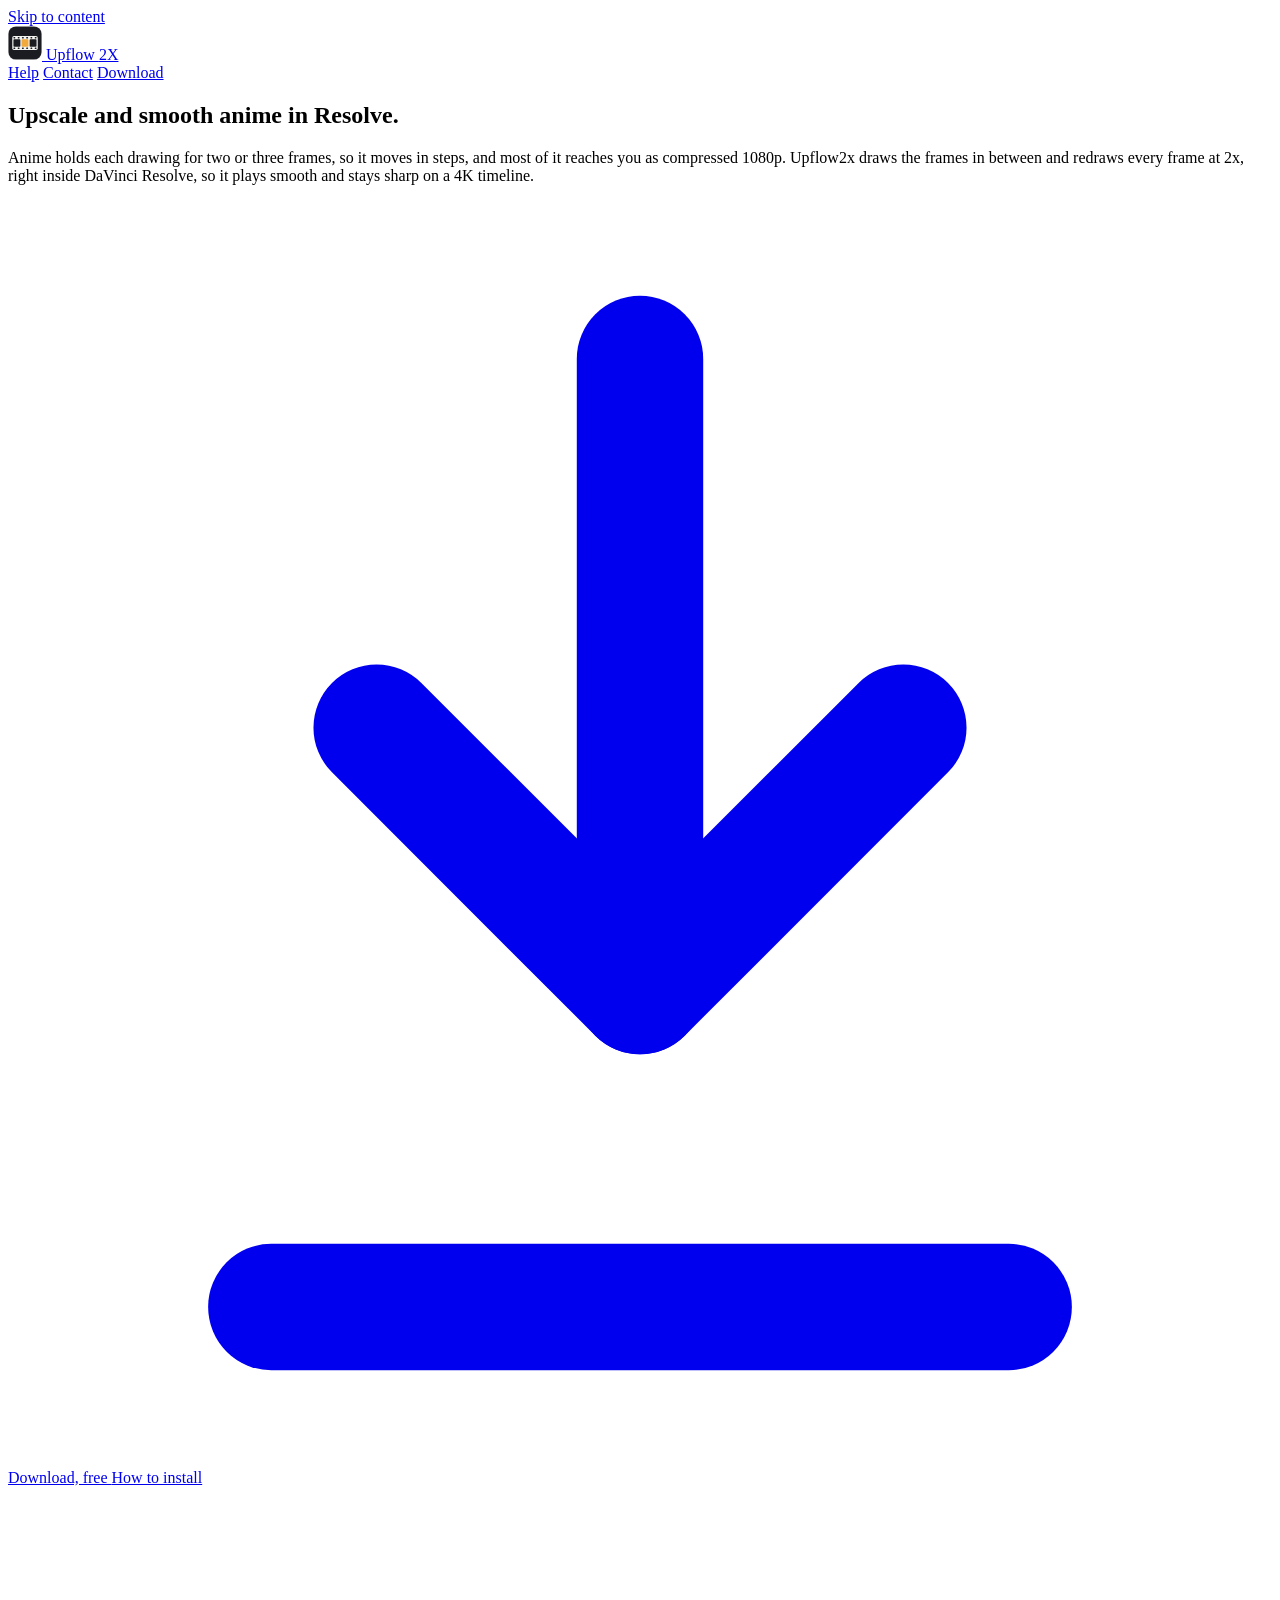
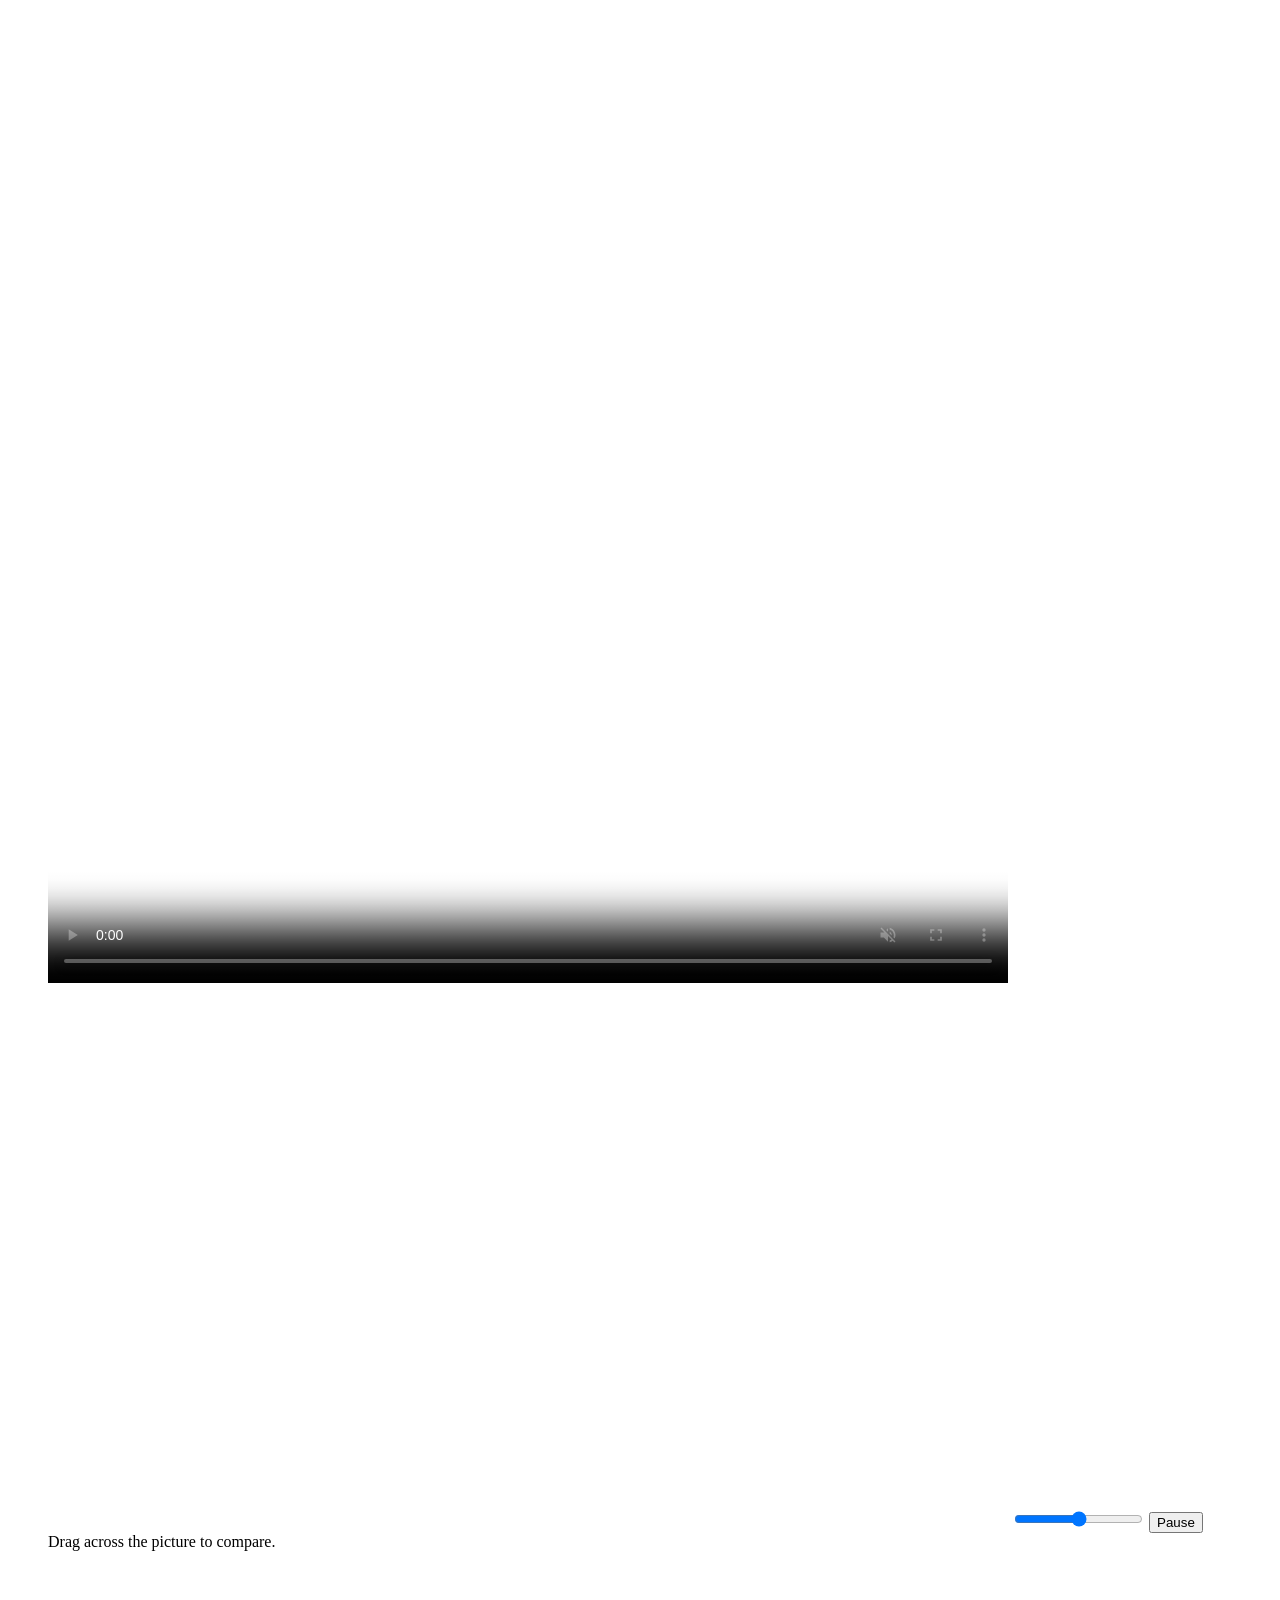
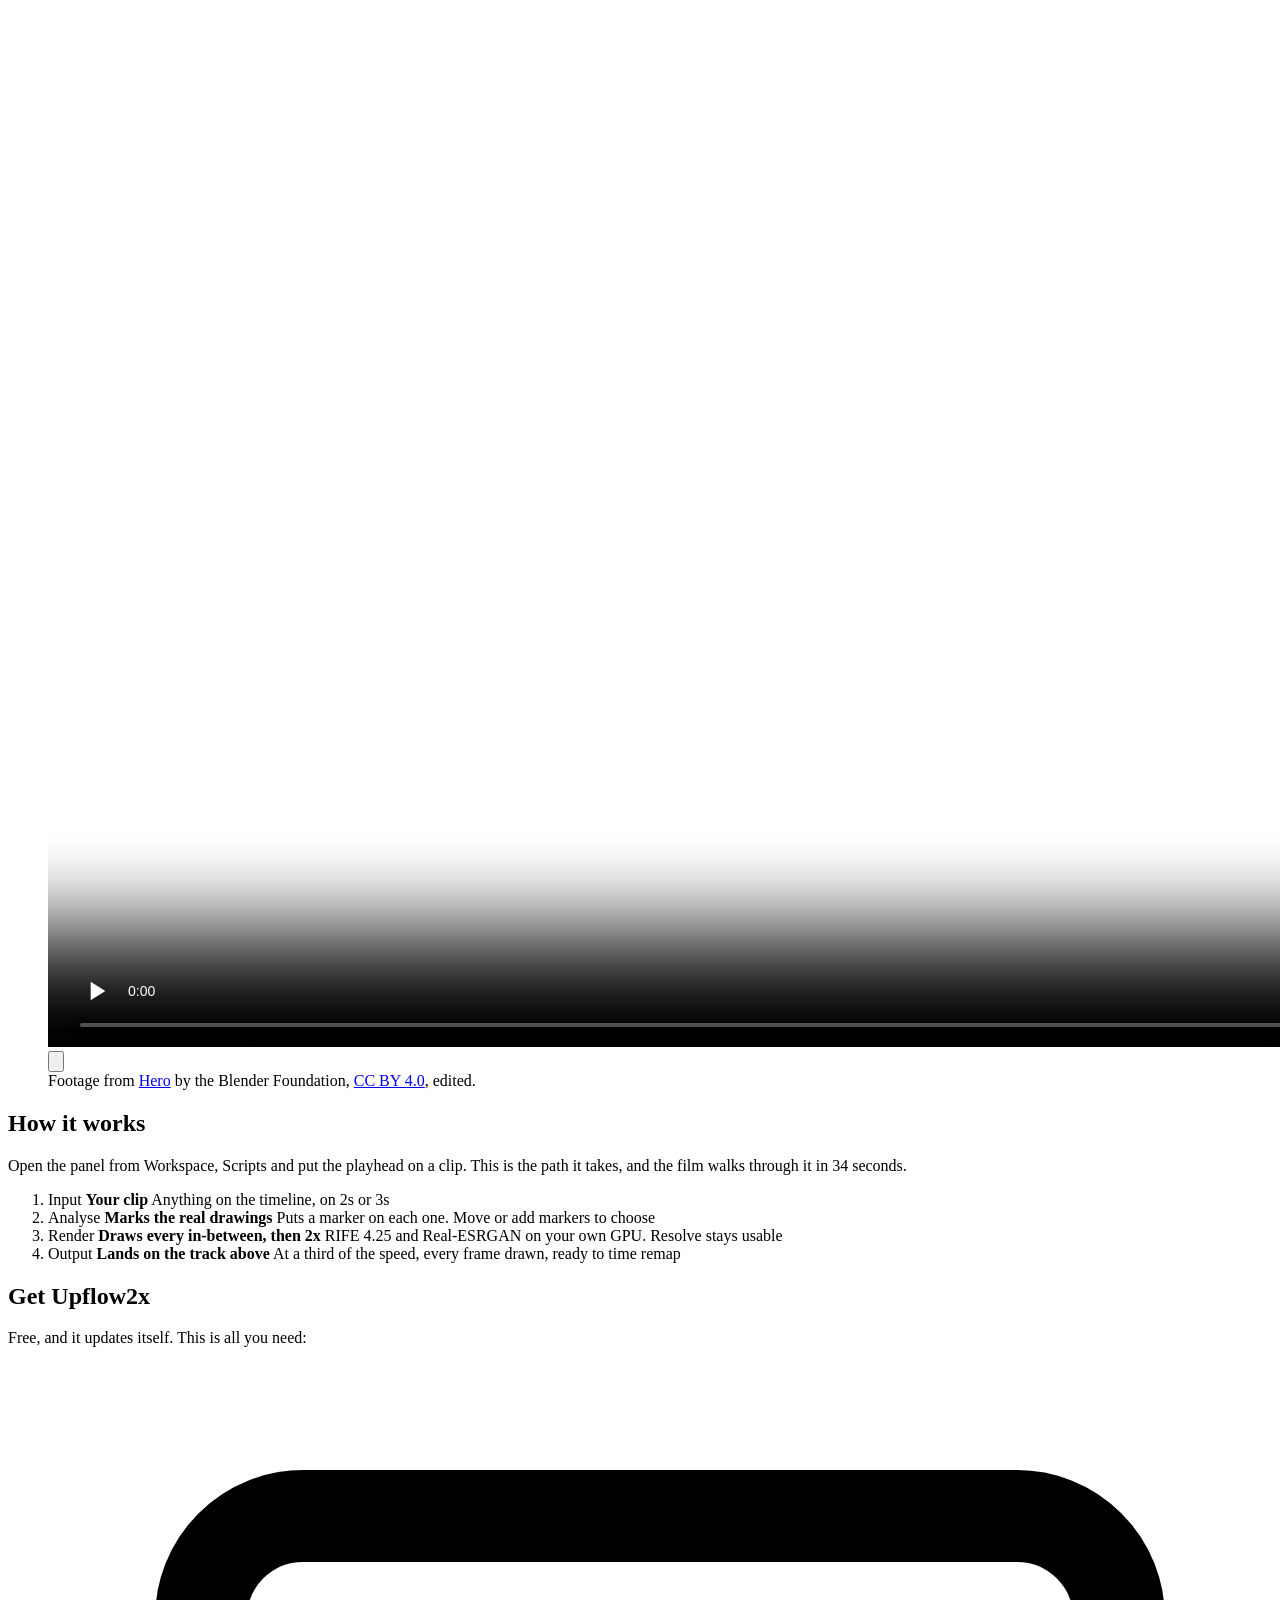
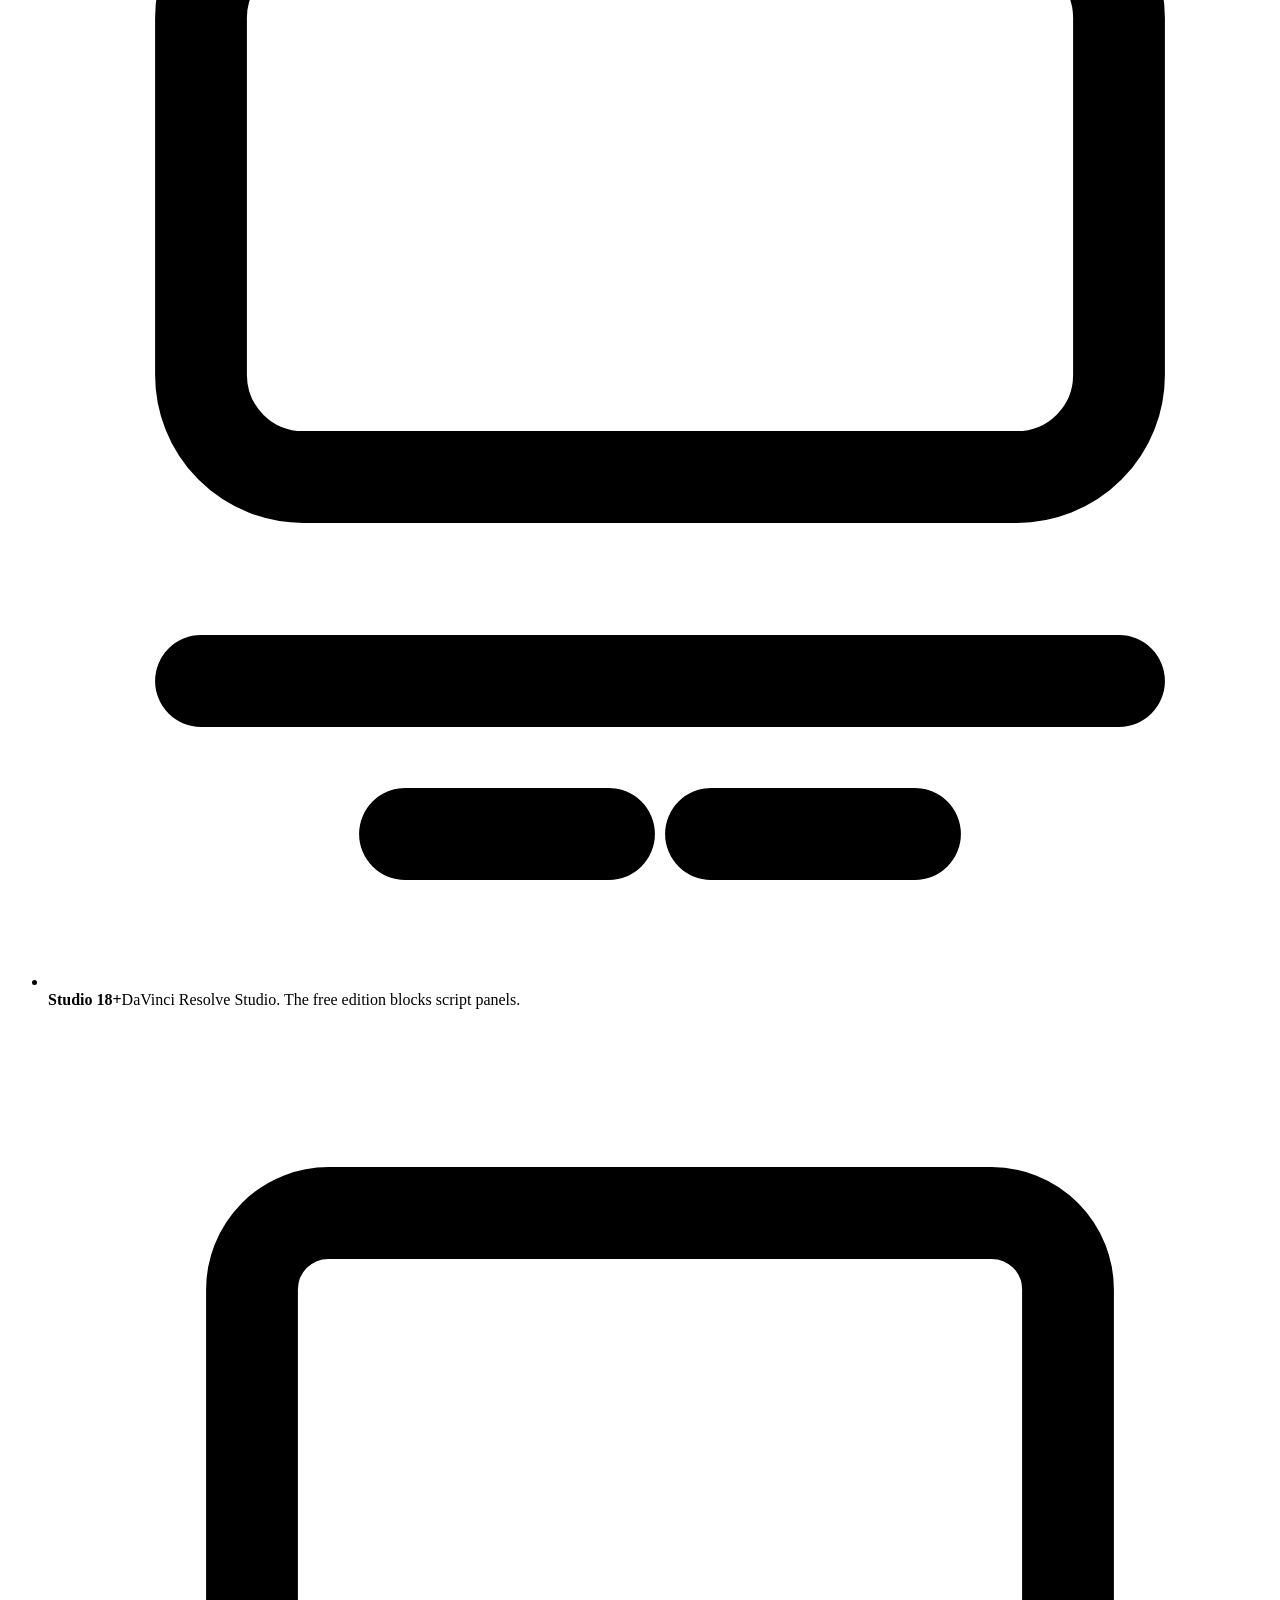
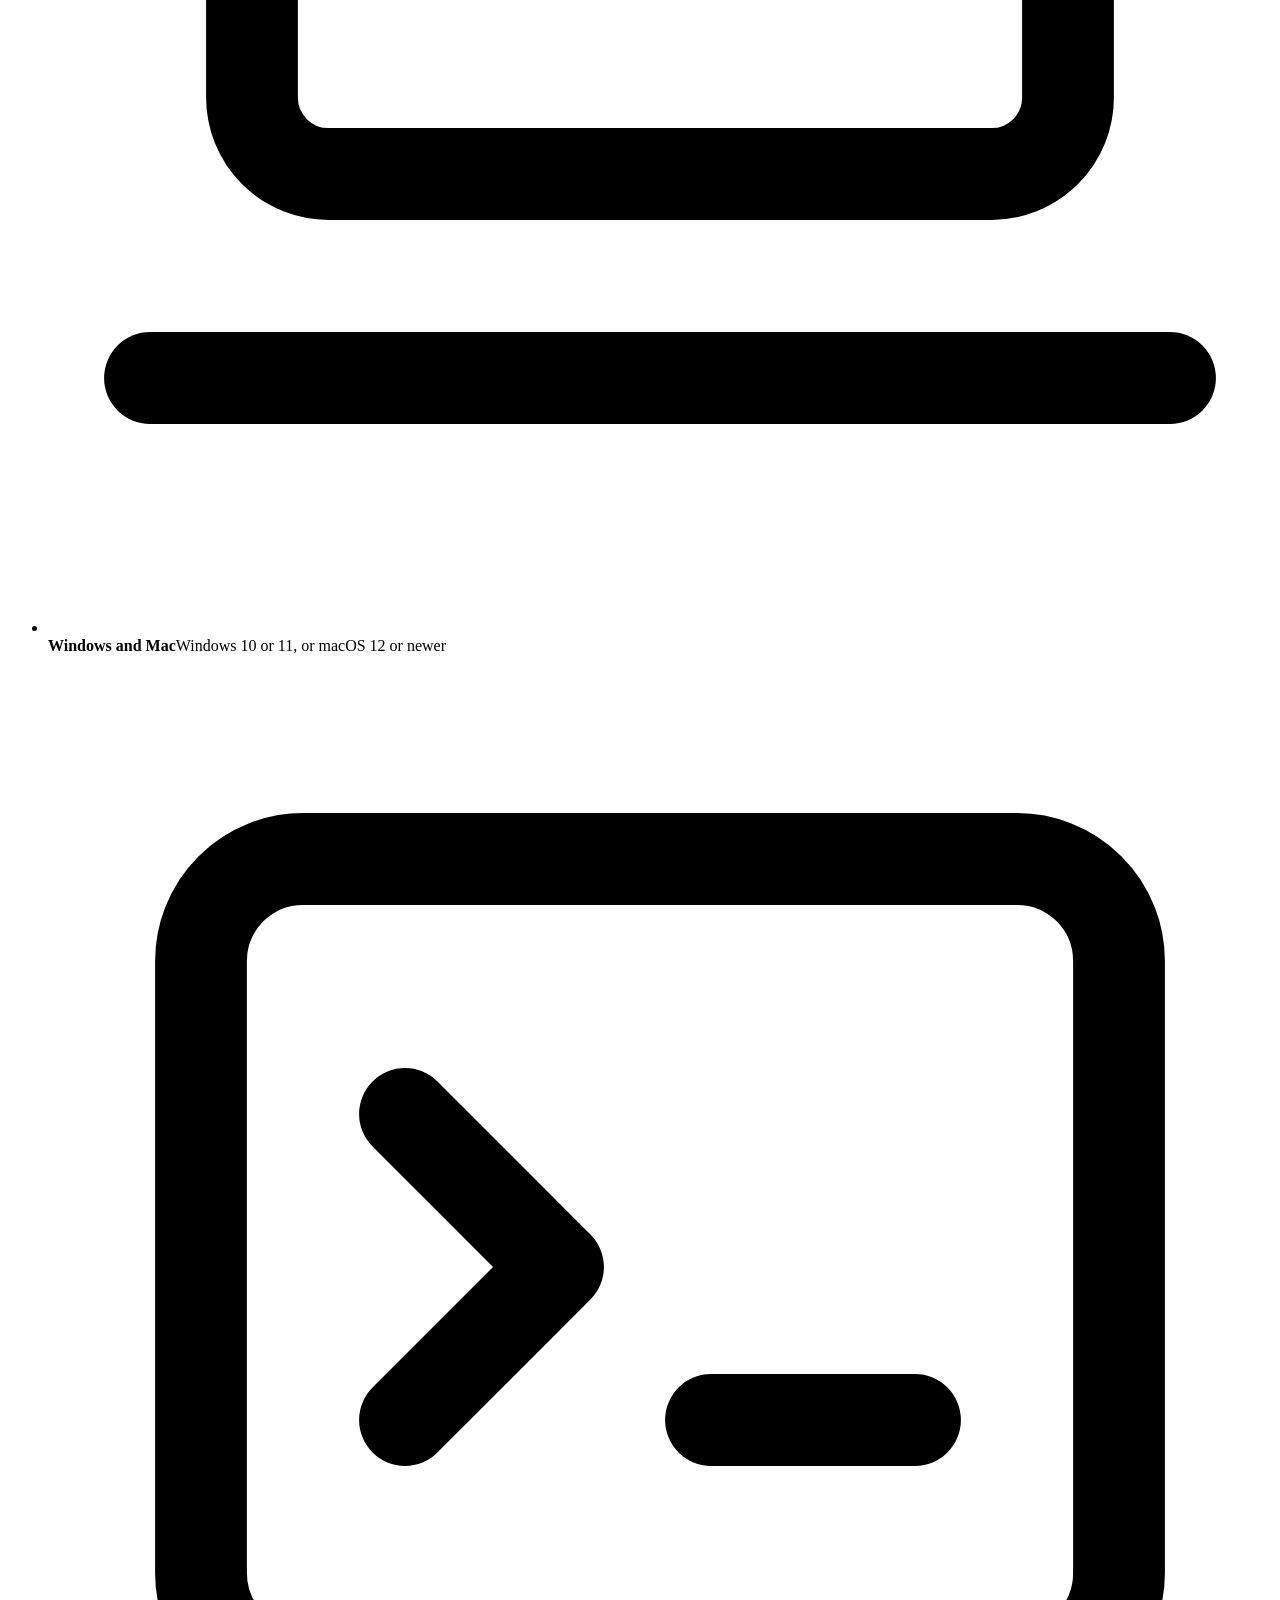
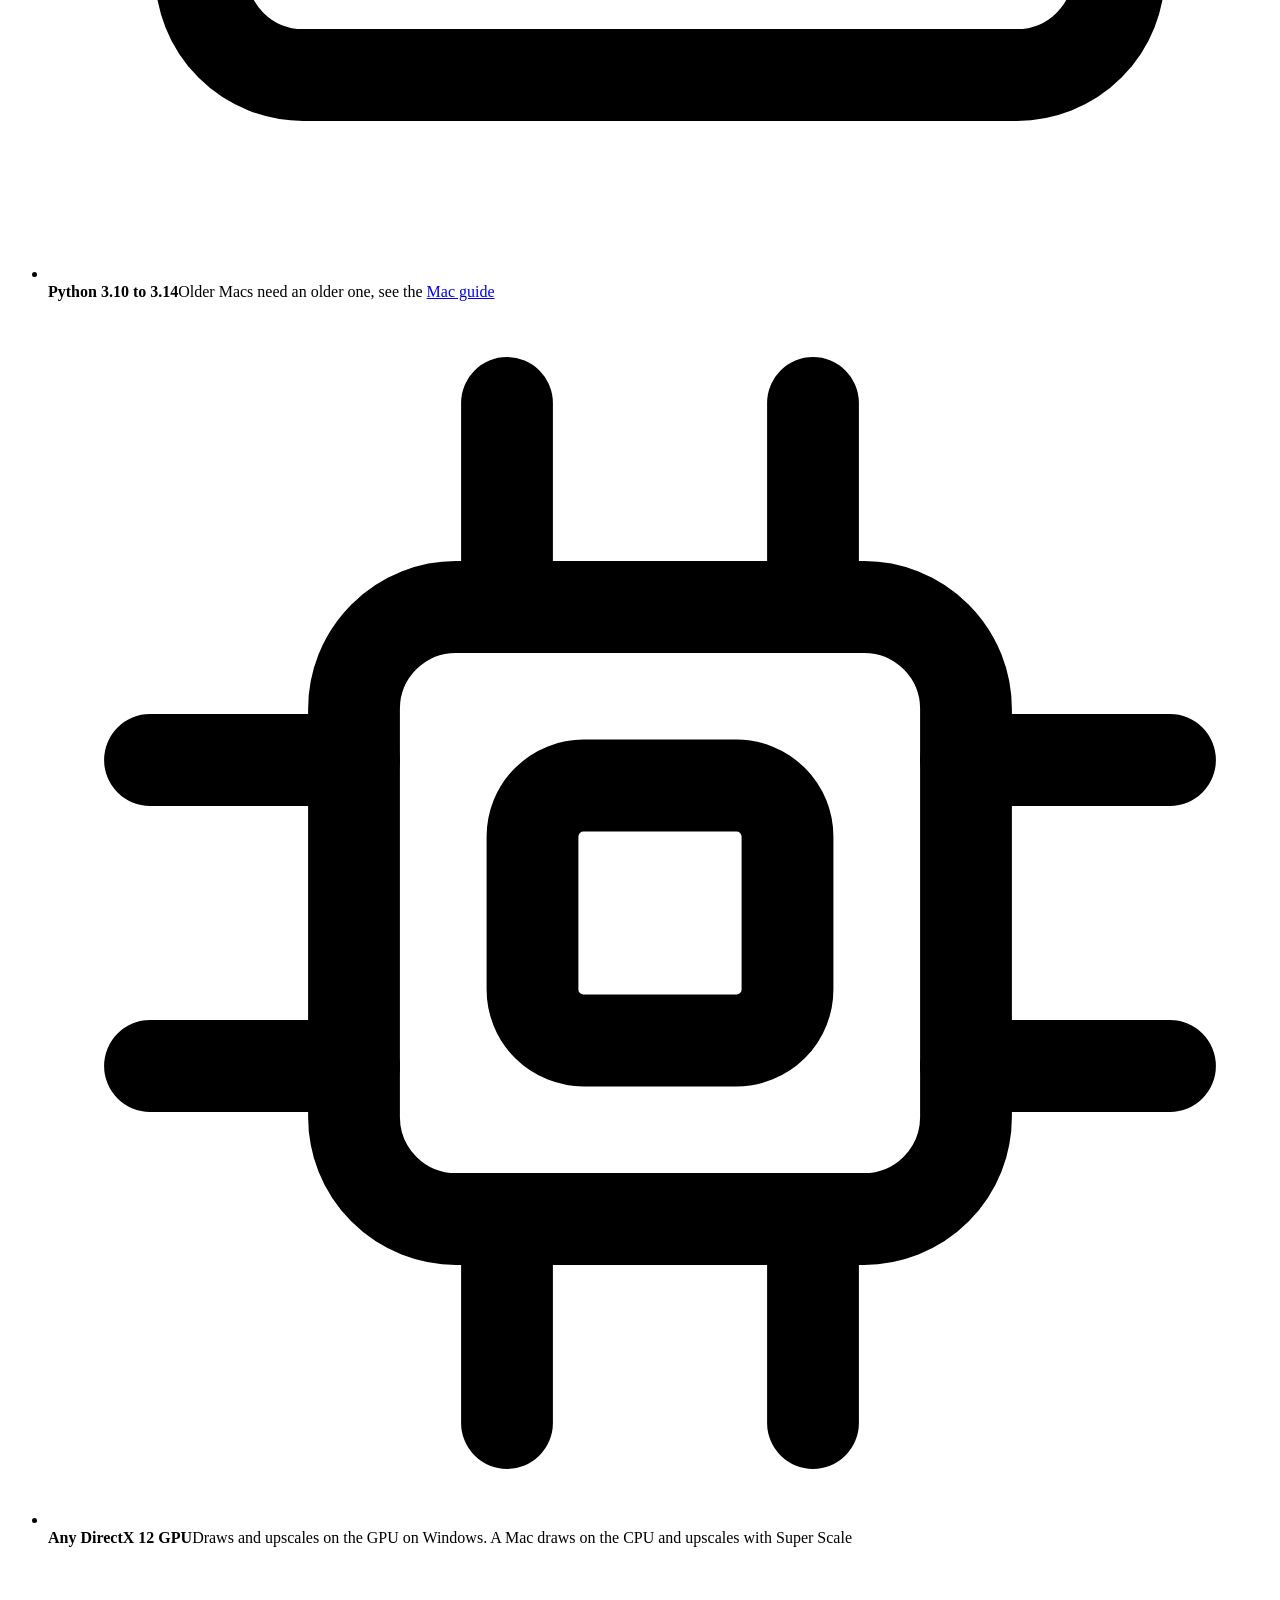
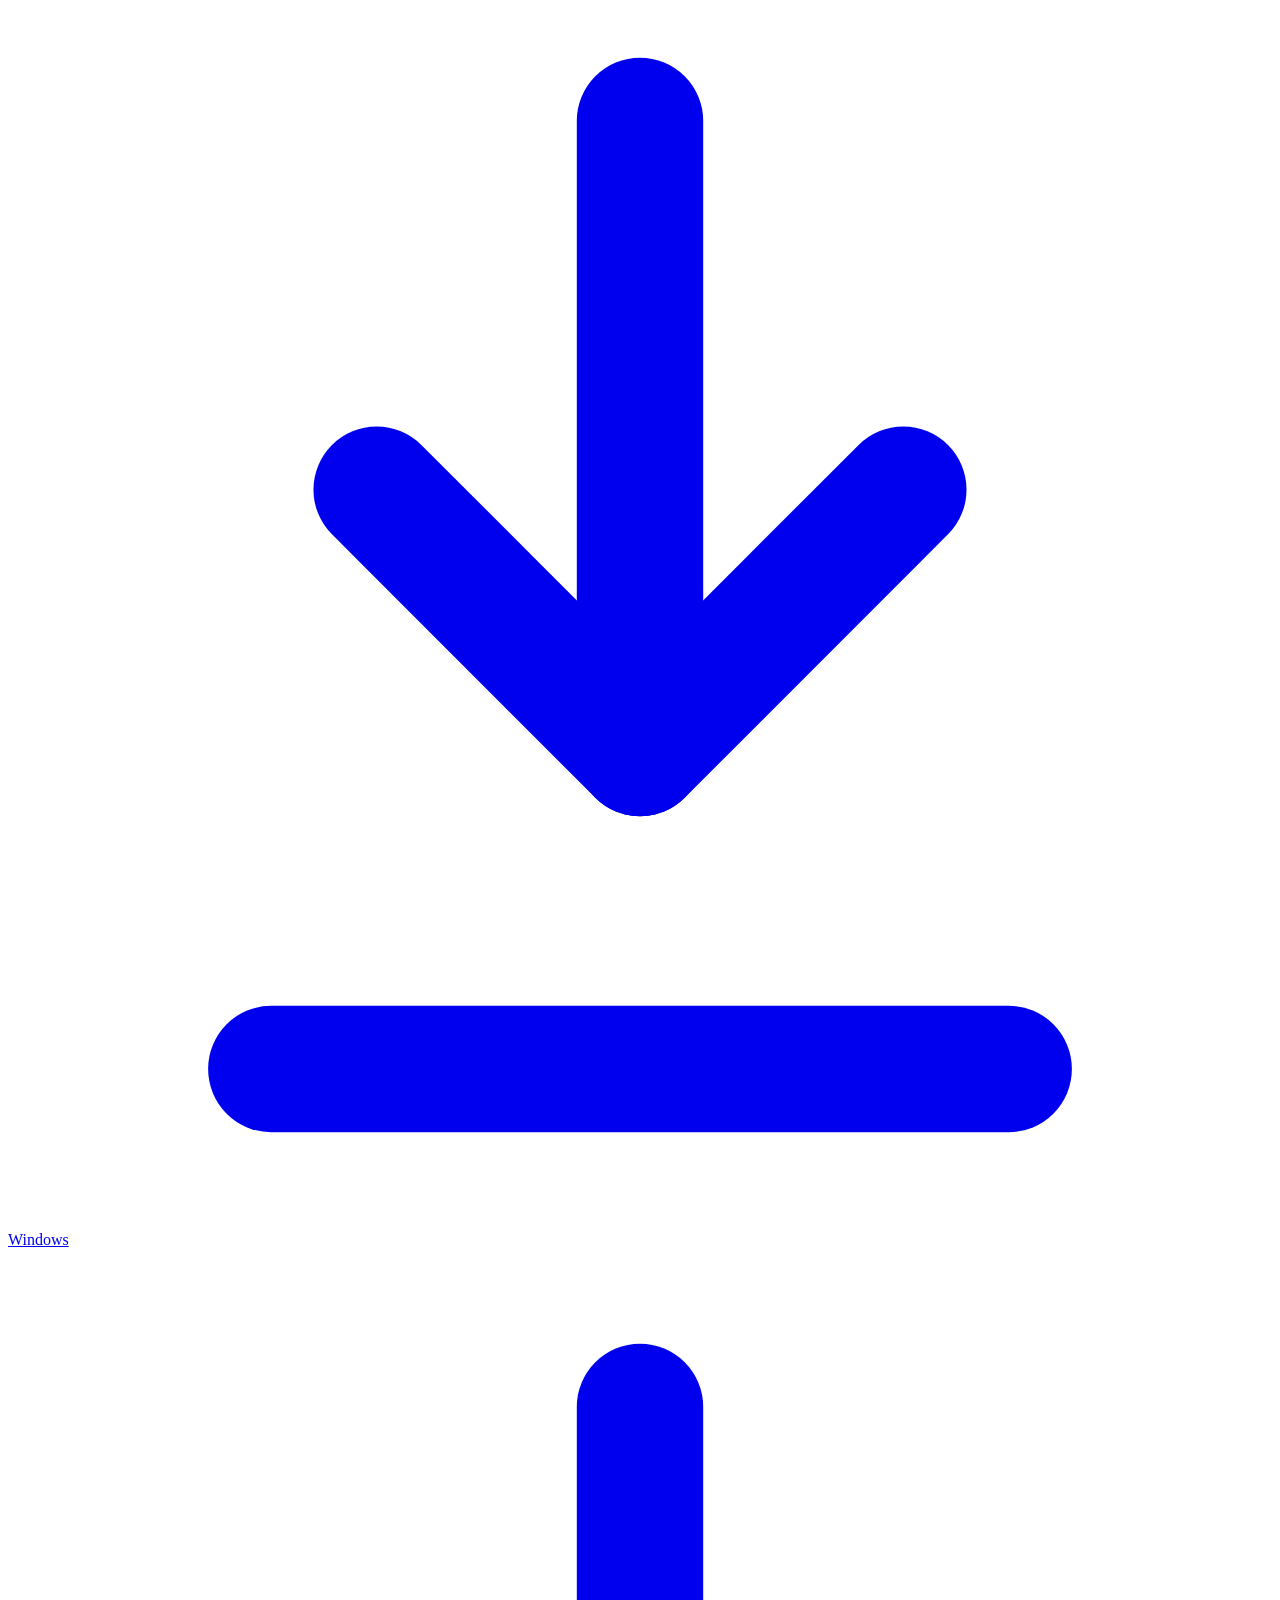
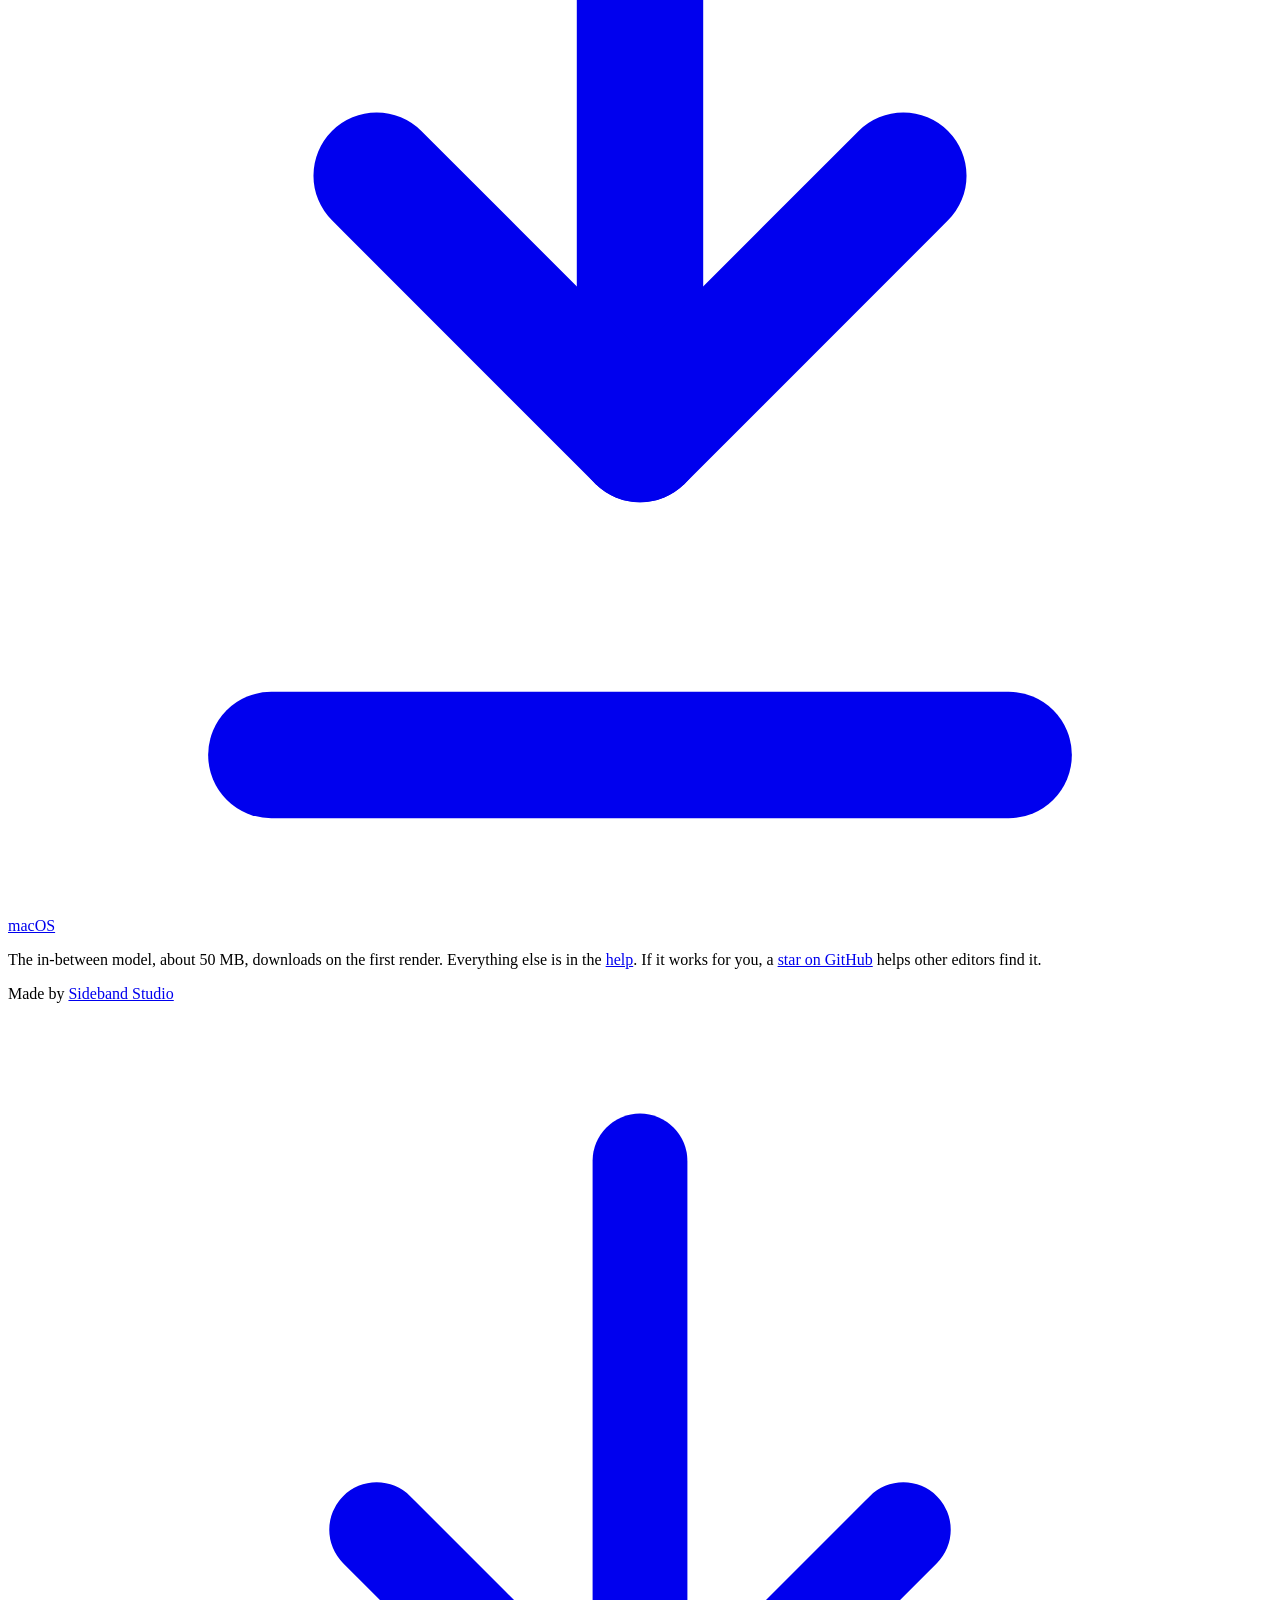
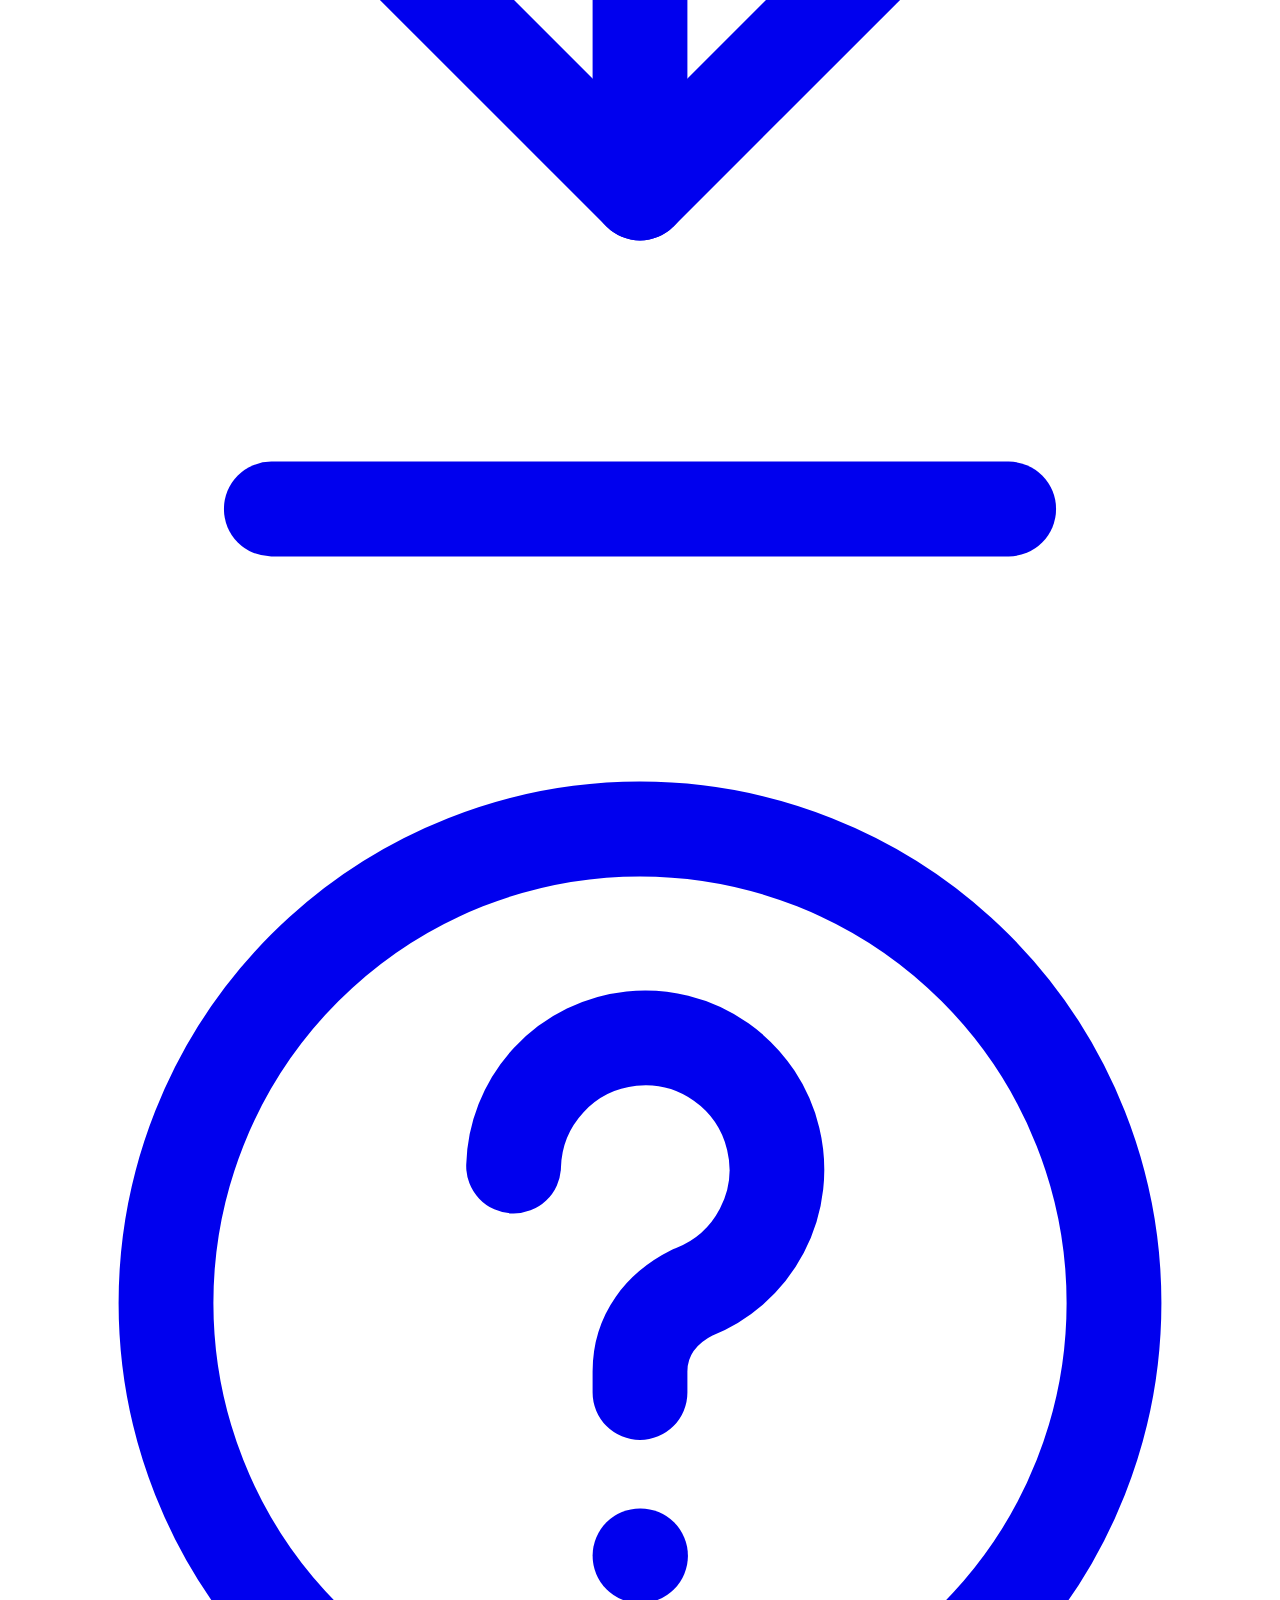
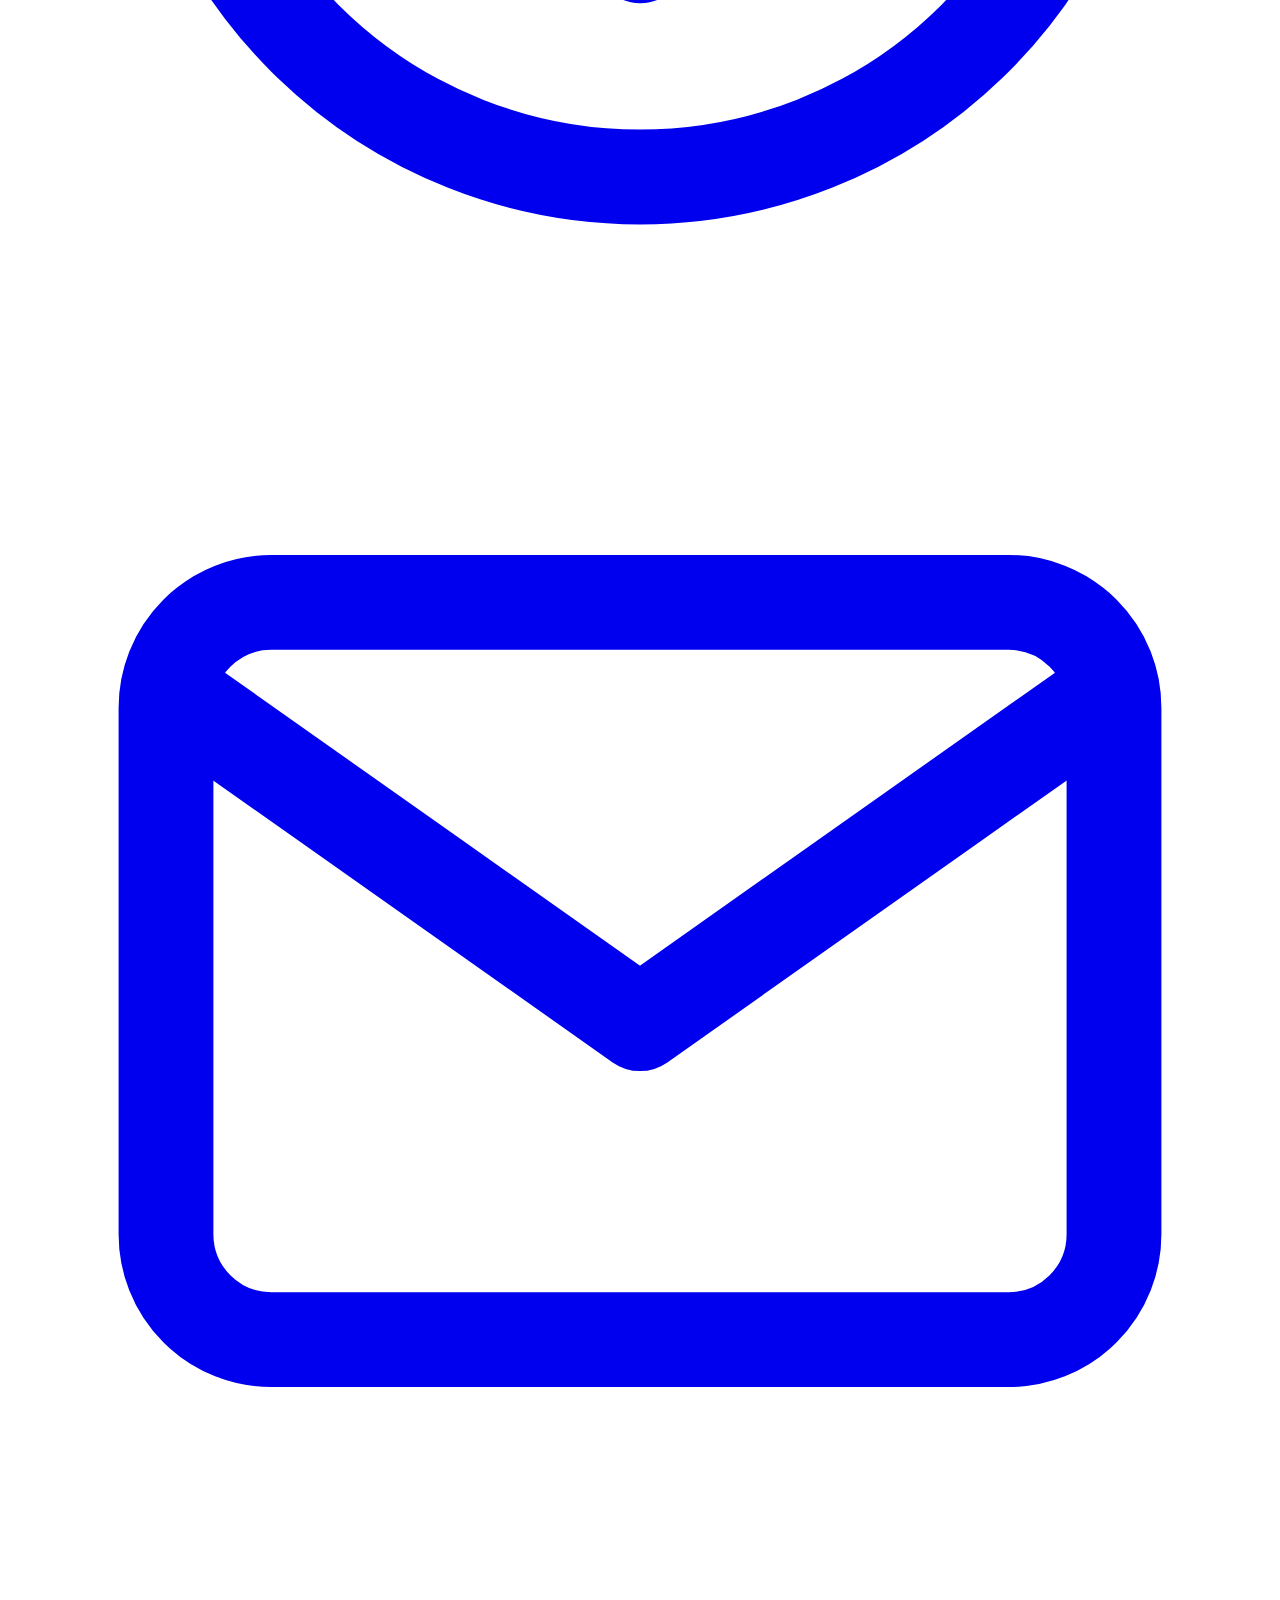
==== docs/index.html @ 2ba60af3 "Ask for a GitHub star next to the downloads" ====
<!DOCTYPE html>
<html lang="en">
<head>
    <meta charset="UTF-8">
    <meta name="viewport" content="width=device-width, initial-scale=1.0">
    <title>Upflow2x | Upscale and smooth anime in DaVinci Resolve</title>
    <meta name="description" content="Upflow2x is a free DaVinci Resolve Studio plugin for anime. It draws the frames between the drawings, so animation plays smooth at the full frame rate, and redraws every frame at 2x with an upscaler trained on anime.">
    <link rel="canonical" href="https://upflow2x.com/">
    <meta name="theme-color" content="#101013">
    <meta property="og:type" content="website">
    <meta property="og:url" content="https://upflow2x.com/">
    <meta property="og:title" content="Upflow2x: upscale and smooth anime">
    <meta property="og:description" content="A free DaVinci Resolve Studio plugin that draws the frames between the drawings and redraws every frame at 2x, so anime plays smooth and sharp.">
    <meta property="og:image" content="https://upflow2x.com/assets/og.jpg">
    <meta property="og:image:width" content="1200">
    <meta property="og:image:height" content="630">
    <meta name="twitter:card" content="summary_large_image">
    <link rel="icon" href="assets/icon.svg?v=20261027d" type="image/svg+xml">
    <link rel="icon" href="assets/favicon.png?v=20261027d" type="image/png" sizes="32x32">
    <link rel="apple-touch-icon" href="assets/apple-touch-icon.png?v=20261027d">
    <link rel="preconnect" href="https://fonts.googleapis.com">
    <link rel="preconnect" href="https://fonts.gstatic.com" crossorigin>
    <link href="https://fonts.googleapis.com/css2?family=Geist:wght@400;500;600&family=Geist+Mono:wght@500&display=swap" rel="stylesheet">
    <script>document.documentElement.classList.add('js-motion');</script>
    <link rel="stylesheet" href="css/site.css?v=20261027o">
</head>
<body>
<a class="skip" href="#main">Skip to content</a>

<header class="top">
    <div class="wrap">
        <a class="brand" href="index.html" aria-label="Upflow2x home">
            <!-- assets/icon.svg, inline so the frame Upflow2x draws can come in last. -->
            <svg viewBox="0 0 512 512" width="34" height="34" aria-hidden="true">
                <rect x="6" y="6" width="500" height="500" rx="114" fill="#1B1C21" stroke="#FFFFFF" stroke-opacity=".12" stroke-width="10"/>
                <rect x="64" y="150" width="384" height="212" rx="26" fill="#F4F4F1"/>
                <g fill="#1B1C21">
                    <rect x="82" y="166" width="28" height="22" rx="6"/><rect x="146" y="166" width="28" height="22" rx="6"/>
                    <rect x="210" y="166" width="28" height="22" rx="6"/><rect x="274" y="166" width="28" height="22" rx="6"/>
                    <rect x="338" y="166" width="28" height="22" rx="6"/><rect x="402" y="166" width="28" height="22" rx="6"/>
                    <rect x="82" y="324" width="28" height="22" rx="6"/><rect x="146" y="324" width="28" height="22" rx="6"/>
                    <rect x="210" y="324" width="28" height="22" rx="6"/><rect x="274" y="324" width="28" height="22" rx="6"/>
                    <rect x="338" y="324" width="28" height="22" rx="6"/><rect x="402" y="324" width="28" height="22" rx="6"/>
                </g>
                <g class="brand-drawn" fill="#1B1C21">
                    <rect x="82" y="200" width="104" height="112" rx="12"/>
                    <rect x="326" y="200" width="104" height="112" rx="12"/>
                </g>
                <rect class="brand-tween" x="204" y="200" width="104" height="112" rx="12" fill="#F2A93B"/>
            </svg>
            <span>Upflow <span>2X</span></span>
        </a>
        <nav aria-label="Main">
            <a href="help.html">Help</a>
            <a class="hide-small" href="contact.html">Contact</a>
            <a class="btn btn-amber" href="download.html">Download</a>
        </nav>
    </div>
</header>

<main id="main" class="wrap">

    <section class="hero">
        <div class="hero-text">
            <h1>Upscale and smooth <span>anime in Resolve.</span></h1>
            <p>Anime holds each drawing for two or three frames, so it moves in steps, and most of it reaches you as compressed 1080p. Upflow2x draws the frames in between and redraws every frame at 2x, right inside DaVinci Resolve, so it plays smooth and stays sharp on a 4K timeline.</p>
            <div class="actions">
                <a class="btn btn-amber" href="download.html">
                    <svg viewBox="0 0 24 24" fill="none" stroke="currentColor" stroke-width="2.4" stroke-linecap="round" stroke-linejoin="round" aria-hidden="true"><path d="M12 3v12"/><path d="m7 10 5 5 5-5"/><path d="M5 21h14"/></svg>
                    Download, free
                </a>
                <a class="btn" href="help.html#windows">How to install</a>
            </div>
        </div>
        <figure class="panel" id="demo">
            <div class="compare" id="compare">
                <video class="compare-video" id="compare-video" src="assets/demo/compare-60-half.mp4?v=20261028a"
                       poster="assets/demo/poster.jpg?v=20261028a" controls muted loop playsinline preload="metadata"
                       width="960" height="1080"
                       aria-label="Two anime shots, a close-up with hair in the wind and a sword swing through a ring of fire, as drawn on top and rebuilt by Upflow2x below"></video>
                <canvas class="compare-canvas" id="compare-canvas" width="960" height="540" aria-hidden="true"></canvas>
                <input class="compare-slider" id="compare-slider" type="range" min="0" max="100" value="50"
                       aria-label="Divider position. Left of it is the original, right of it is Upflow2x">
                <button class="compare-pause" id="compare-pause" type="button">Pause</button>
            </div>
            <figcaption>Drag across the picture to compare.</figcaption>
        </figure>
    </section>

    <section class="section how" id="how" aria-labelledby="how-title" data-reveal>
            <figure class="panel film">
                <div class="player">
                    <video src="assets/demo/promo.mp4" poster="assets/demo/promo-resolve.jpg" controls playsinline preload="none"
                           width="1920" height="1080"
                           aria-label="A 34 second film: the Hero walk as drawn and from Upflow2x, then how to use the panel in DaVinci Resolve, from opening it to the render on the track above the original"></video>
                    <button class="play" type="button" aria-label="Play the film, 34 seconds, with sound">
                        <span class="play-dot"><svg viewBox="0 0 24 24" aria-hidden="true"><path d="M8 5.5v13a1 1 0 0 0 1.5.86l11-6.5a1 1 0 0 0 0-1.72l-11-6.5A1 1 0 0 0 8 5.5z"/></svg></span>
                    </button>
                </div>
                <figcaption>Footage from <a href="https://studio.blender.org/projects/hero/">Hero</a> by the Blender Foundation, <a href="https://creativecommons.org/licenses/by/4.0/">CC BY 4.0</a>, edited.</figcaption>
            </figure>
        <div class="how-text">
            <h2 id="how-title">How it works</h2>
            <p>Open the panel from Workspace, Scripts and put the playhead on a clip. This is the path it takes, and the film walks through it in 34 seconds.</p>
            <ol class="flow" aria-label="What happens to your clip">
                <li class="node">
                    <span class="node-kind">Input</span>
                    <strong>Your clip</strong>
                    <span>Anything on the timeline, on 2s or 3s</span>
                </li>
                <li class="node">
                    <span class="node-kind">Analyse</span>
                    <strong>Marks the real drawings</strong>
                    <span>Puts a marker on each one. Move or add markers to choose</span>
                </li>
                <li class="node node-on">
                    <span class="node-kind">Render</span>
                    <strong>Draws every in-between, then 2x</strong>
                    <span>RIFE 4.25 and Real-ESRGAN on your own GPU. Resolve stays usable</span>
                </li>
                <li class="node">
                    <span class="node-kind">Output</span>
                    <strong>Lands on the track above</strong>
                    <span>At a third of the speed, every frame drawn, ready to time remap</span>
                </li>
            </ol>
        </div>
    </section>

    <section class="get" id="specs" aria-labelledby="get-title" data-reveal>
        <h2 id="get-title">Get Upflow2x</h2>
        <p>Free, and it updates itself. This is all you need:</p>
        <ul class="needs" aria-label="What you need">
            <li><svg viewBox="0 0 24 24" fill="none" stroke="currentColor" stroke-width="1.8" stroke-linecap="round" stroke-linejoin="round" aria-hidden="true"><rect x="3" y="3" width="18" height="11" rx="2"/><path d="M3 18h18M7 21h4M13 21h4"/></svg><strong>Studio 18+</strong><span>DaVinci Resolve Studio. The free edition blocks script panels.</span></li>
            <li><svg viewBox="0 0 24 24" fill="none" stroke="currentColor" stroke-width="1.8" stroke-linecap="round" stroke-linejoin="round" aria-hidden="true"><rect x="4" y="4" width="16" height="11" rx="1.5"/><path d="M2 19h20"/></svg><strong>Windows and Mac</strong><span>Windows 10 or 11, or macOS 12 or newer</span></li>
            <li><svg viewBox="0 0 24 24" fill="none" stroke="currentColor" stroke-width="1.8" stroke-linecap="round" stroke-linejoin="round" aria-hidden="true"><rect x="3" y="4" width="18" height="16" rx="2"/><path d="m7 9 3 3-3 3M13 15h4"/></svg><strong>Python 3.10 to 3.14</strong><span>Older Macs need an older one, see the <a href="help.html#macos">Mac guide</a></span></li>
            <li><svg viewBox="0 0 24 24" fill="none" stroke="currentColor" stroke-width="1.8" stroke-linecap="round" stroke-linejoin="round" aria-hidden="true"><rect x="6" y="6" width="12" height="12" rx="2"/><path d="M9 2v4M15 2v4M9 18v4M15 18v4M2 9h4M2 15h4M18 9h4M18 15h4"/><rect x="9.5" y="9.5" width="5" height="5" rx="1"/></svg><strong>Any DirectX 12 GPU</strong><span>Draws and upscales on the GPU on Windows. A Mac draws on the CPU and upscales with Super Scale</span></li>
        </ul>
        <div class="actions">
            <a class="btn btn-amber" data-asset="upflow2x-win.zip" href="https://github.com/sidebandstudio/Upflow2x/releases/latest">
                <svg viewBox="0 0 24 24" fill="none" stroke="currentColor" stroke-width="2.4" stroke-linecap="round" stroke-linejoin="round" aria-hidden="true"><path d="M12 3v12"/><path d="m7 10 5 5 5-5"/><path d="M5 21h14"/></svg>
                Windows
            </a>
            <a class="btn btn-amber" data-asset="upflow2x-mac.zip" href="https://github.com/sidebandstudio/Upflow2x/releases/latest">
                <svg viewBox="0 0 24 24" fill="none" stroke="currentColor" stroke-width="2.4" stroke-linecap="round" stroke-linejoin="round" aria-hidden="true"><path d="M12 3v12"/><path d="m7 10 5 5 5-5"/><path d="M5 21h14"/></svg>
                macOS
            </a>
        </div>
        <p class="note">The in-between model, about 50 MB, downloads on the first render. Everything else is in the <a href="help.html">help</a>. If it works for you, a <a href="https://github.com/sidebandstudio/Upflow2x">star on GitHub</a> helps other editors find it.</p>
    </section>

</main>

<footer class="foot">
    <div class="wrap">
        <span>Made by <a href="https://sideband.studio">Sideband Studio</a></span>
        <nav aria-label="Footer">
            <a href="download.html" aria-label="Download" title="Download"><svg viewBox="0 0 24 24" fill="none" stroke="currentColor" stroke-width="1.8" stroke-linecap="round" stroke-linejoin="round" aria-hidden="true"><path d="M12 3v12"/><path d="m7 10 5 5 5-5"/><path d="M5 21h14"/></svg></a>
            <a href="help.html" aria-label="Help" title="Help"><svg viewBox="0 0 24 24" fill="none" stroke="currentColor" stroke-width="1.8" stroke-linecap="round" stroke-linejoin="round" aria-hidden="true"><circle cx="12" cy="12" r="9"/><path d="M9.6 9.4a2.5 2.5 0 1 1 3.4 2.4c-.6.3-1 .8-1 1.5v.4"/><path d="M12 16.8h.01"/></svg></a>
            <a href="contact.html" aria-label="Contact" title="Contact"><svg viewBox="0 0 24 24" fill="none" stroke="currentColor" stroke-width="1.8" stroke-linecap="round" stroke-linejoin="round" aria-hidden="true"><rect x="3" y="5" width="18" height="14" rx="2"/><path d="m3.5 7 8.5 6 8.5-6"/></svg></a>
            <a href="https://github.com/sidebandstudio/Upflow2x" aria-label="GitHub" title="GitHub"><svg viewBox="0 0 16 16" fill="currentColor" aria-hidden="true"><path d="M8 0C3.58 0 0 3.58 0 8c0 3.54 2.29 6.53 5.47 7.59.4.07.55-.17.55-.38 0-.19-.01-.82-.01-1.49-2.01.37-2.53-.49-2.69-.94-.09-.23-.48-.94-.82-1.13-.28-.15-.68-.52-.01-.53.63-.01 1.08.58 1.23.82.72 1.21 1.87.87 2.33.66.07-.52.28-.87.51-1.07-1.78-.2-3.64-.89-3.64-3.95 0-.87.31-1.59.82-2.15-.08-.2-.36-1.02.08-2.12 0 0 .67-.21 2.2.82.64-.18 1.32-.27 2-.27.68 0 1.36.09 2 .27 1.53-1.04 2.2-.82 2.2-.82.44 1.1.16 1.92.08 2.12.51.56.82 1.27.82 2.15 0 3.07-1.87 3.75-3.65 3.95.29.25.54.73.54 1.48 0 1.07-.01 1.93-.01 2.2 0 .21.15.46.55.38A8.01 8.01 0 0 0 16 8c0-4.42-3.58-8-8-8z"/></svg></a>
        </nav>
        <p class="credit">DaVinci Resolve is a trademark of Blackmagic Design, which does not make Upflow2x.</p>
    </div>
</footer>

<script src="js/site.js?v=20261028g"></script>
</body>
</html>
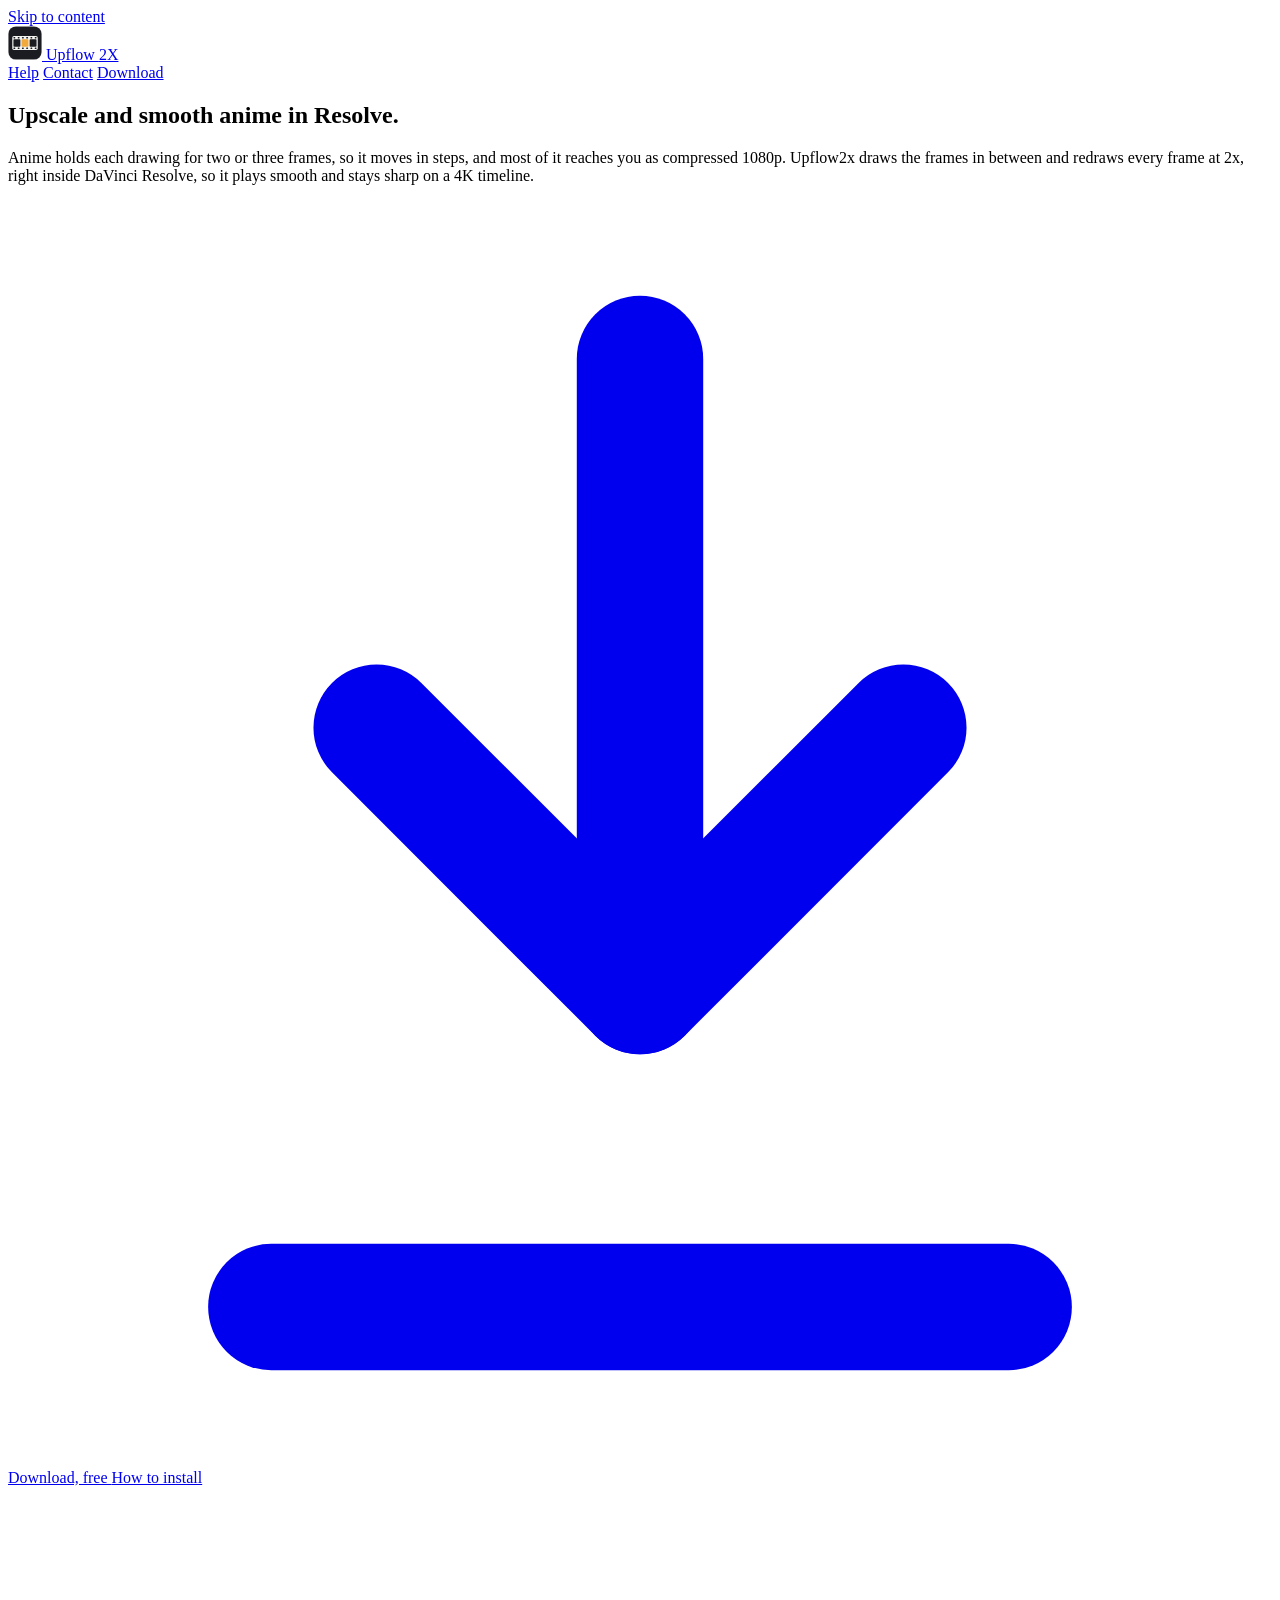
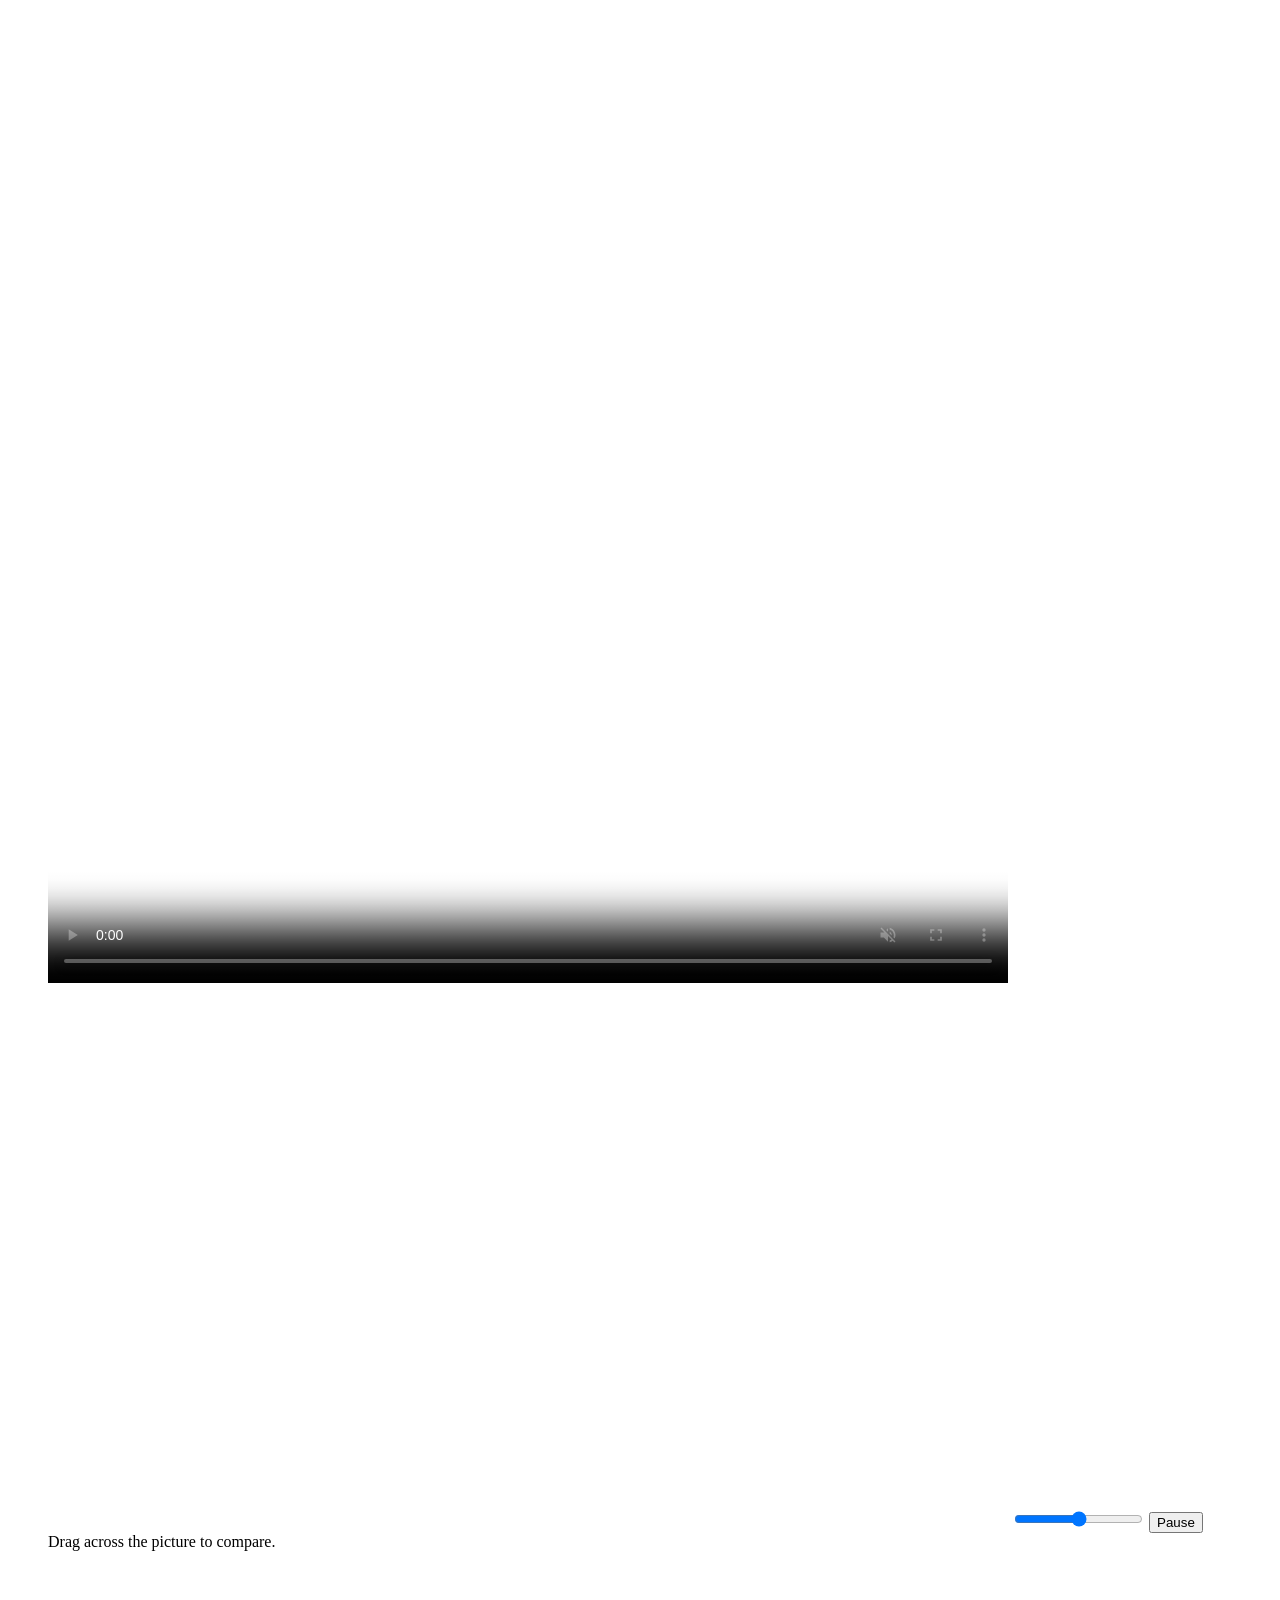
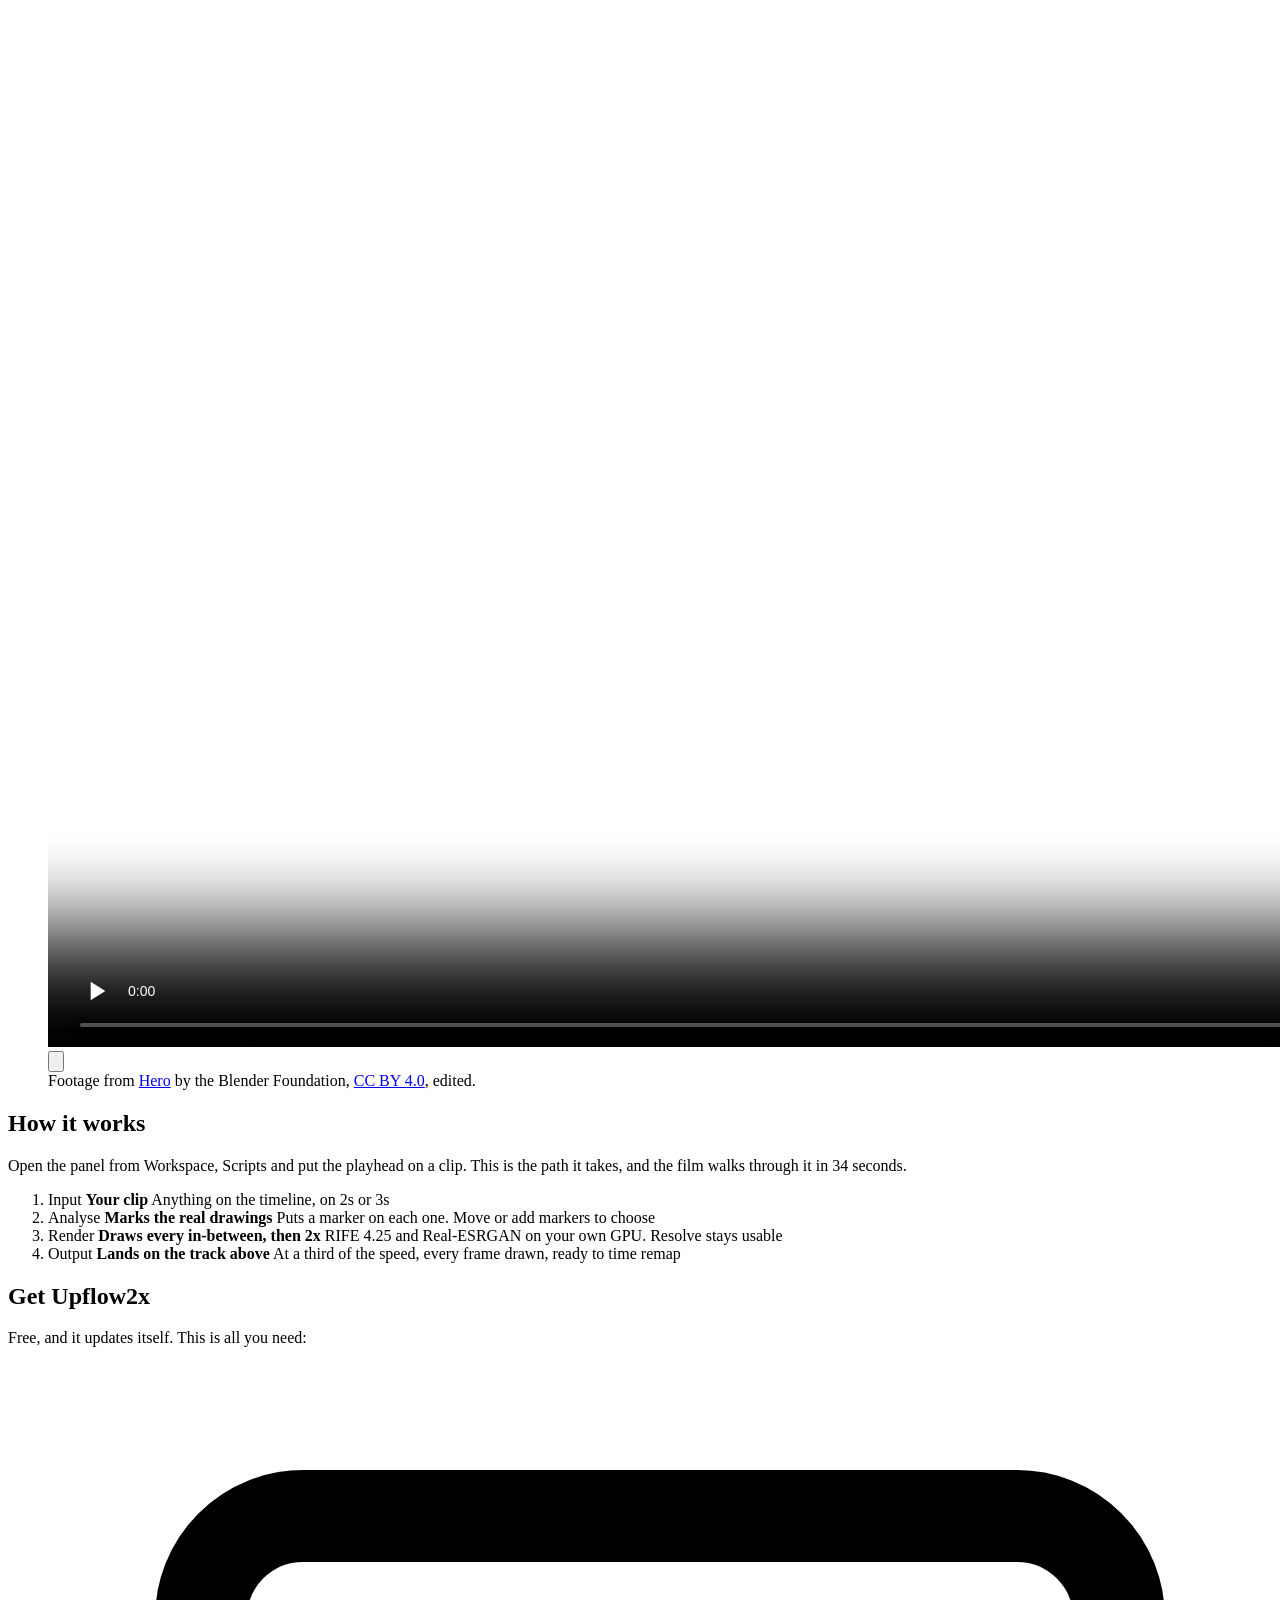
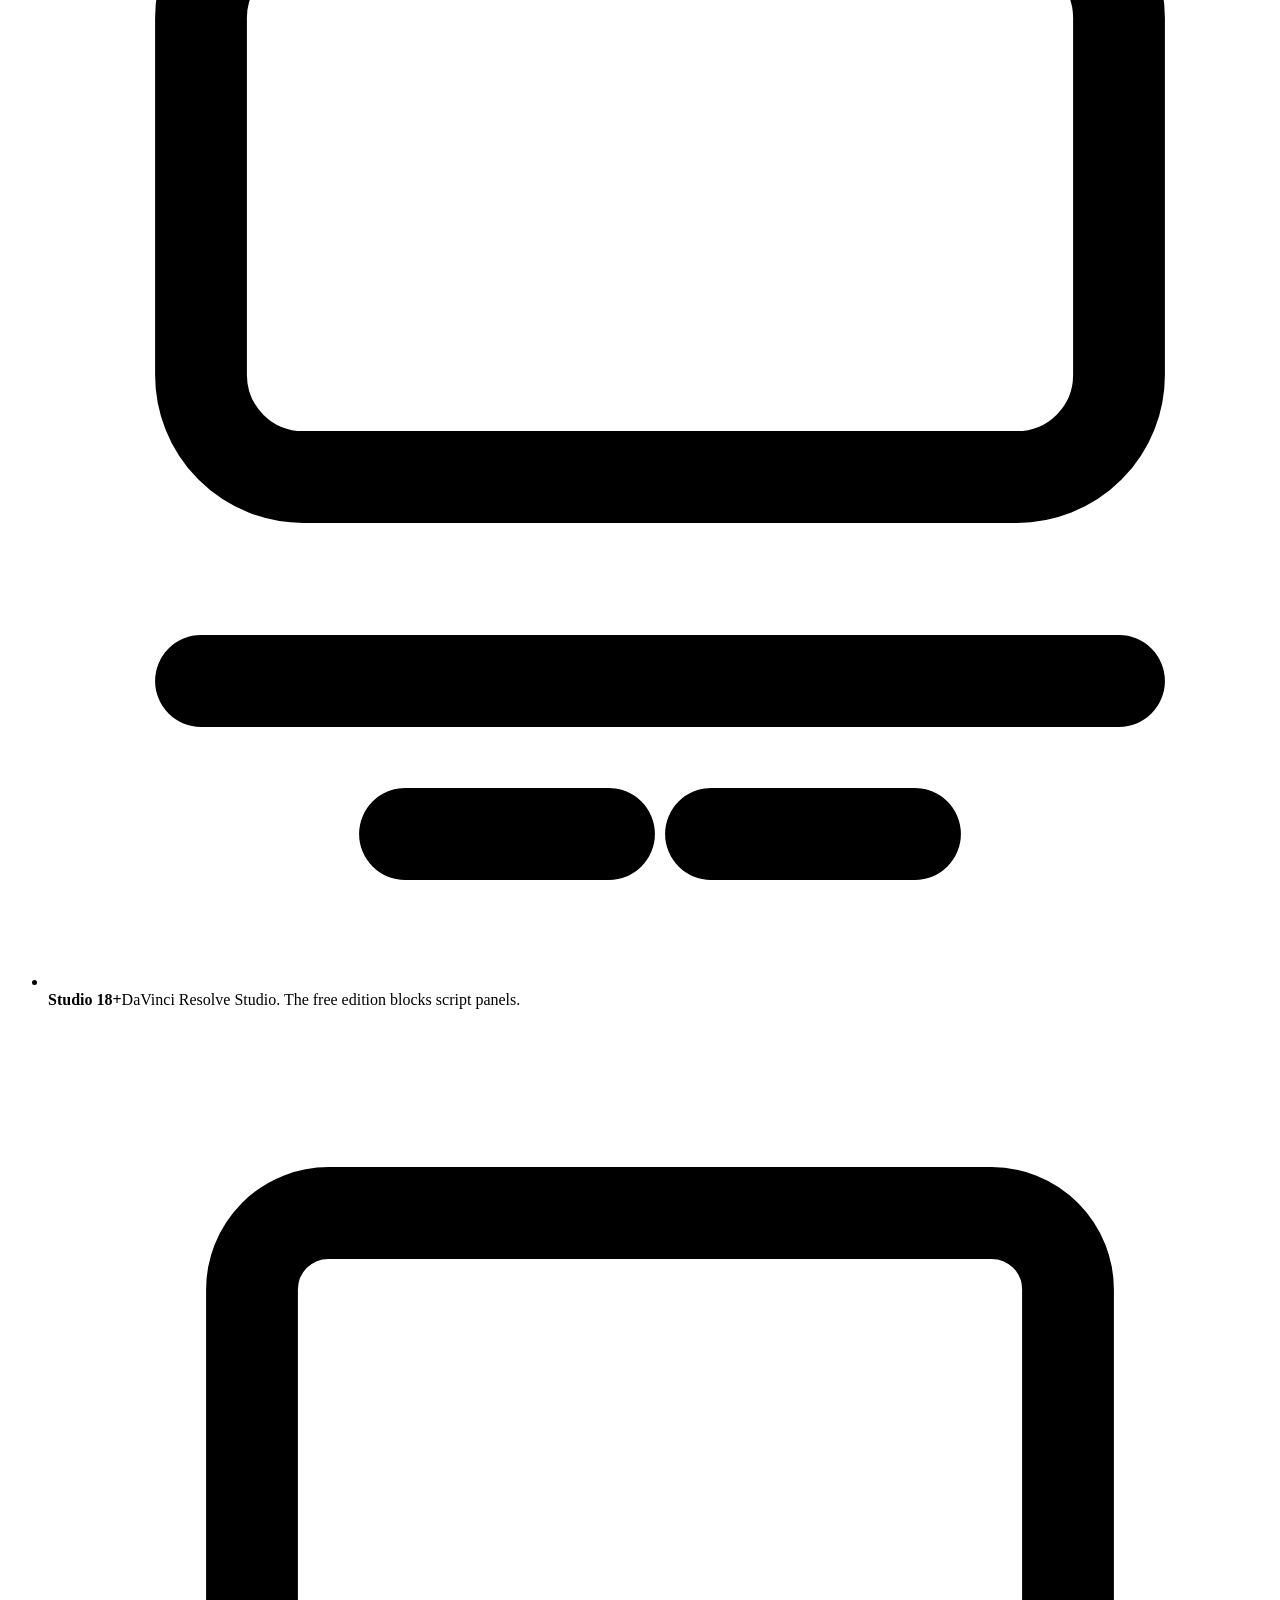
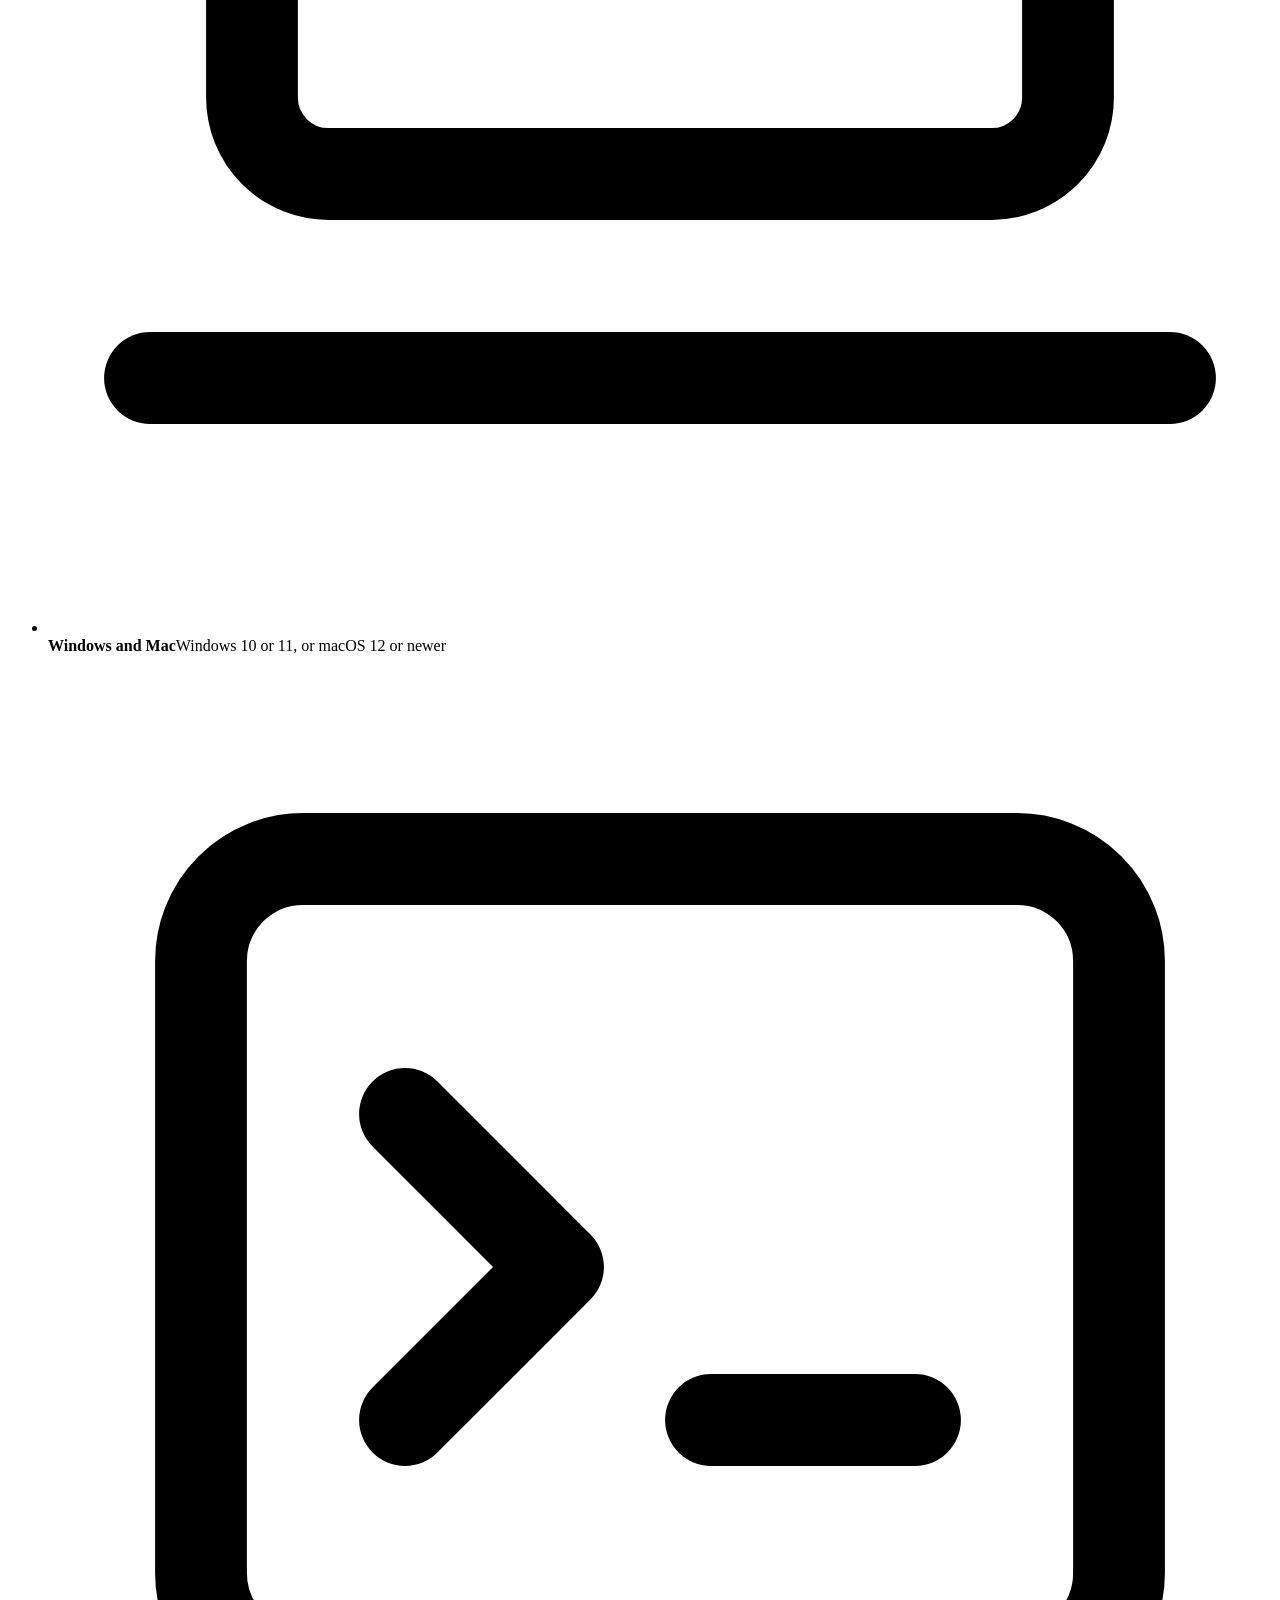
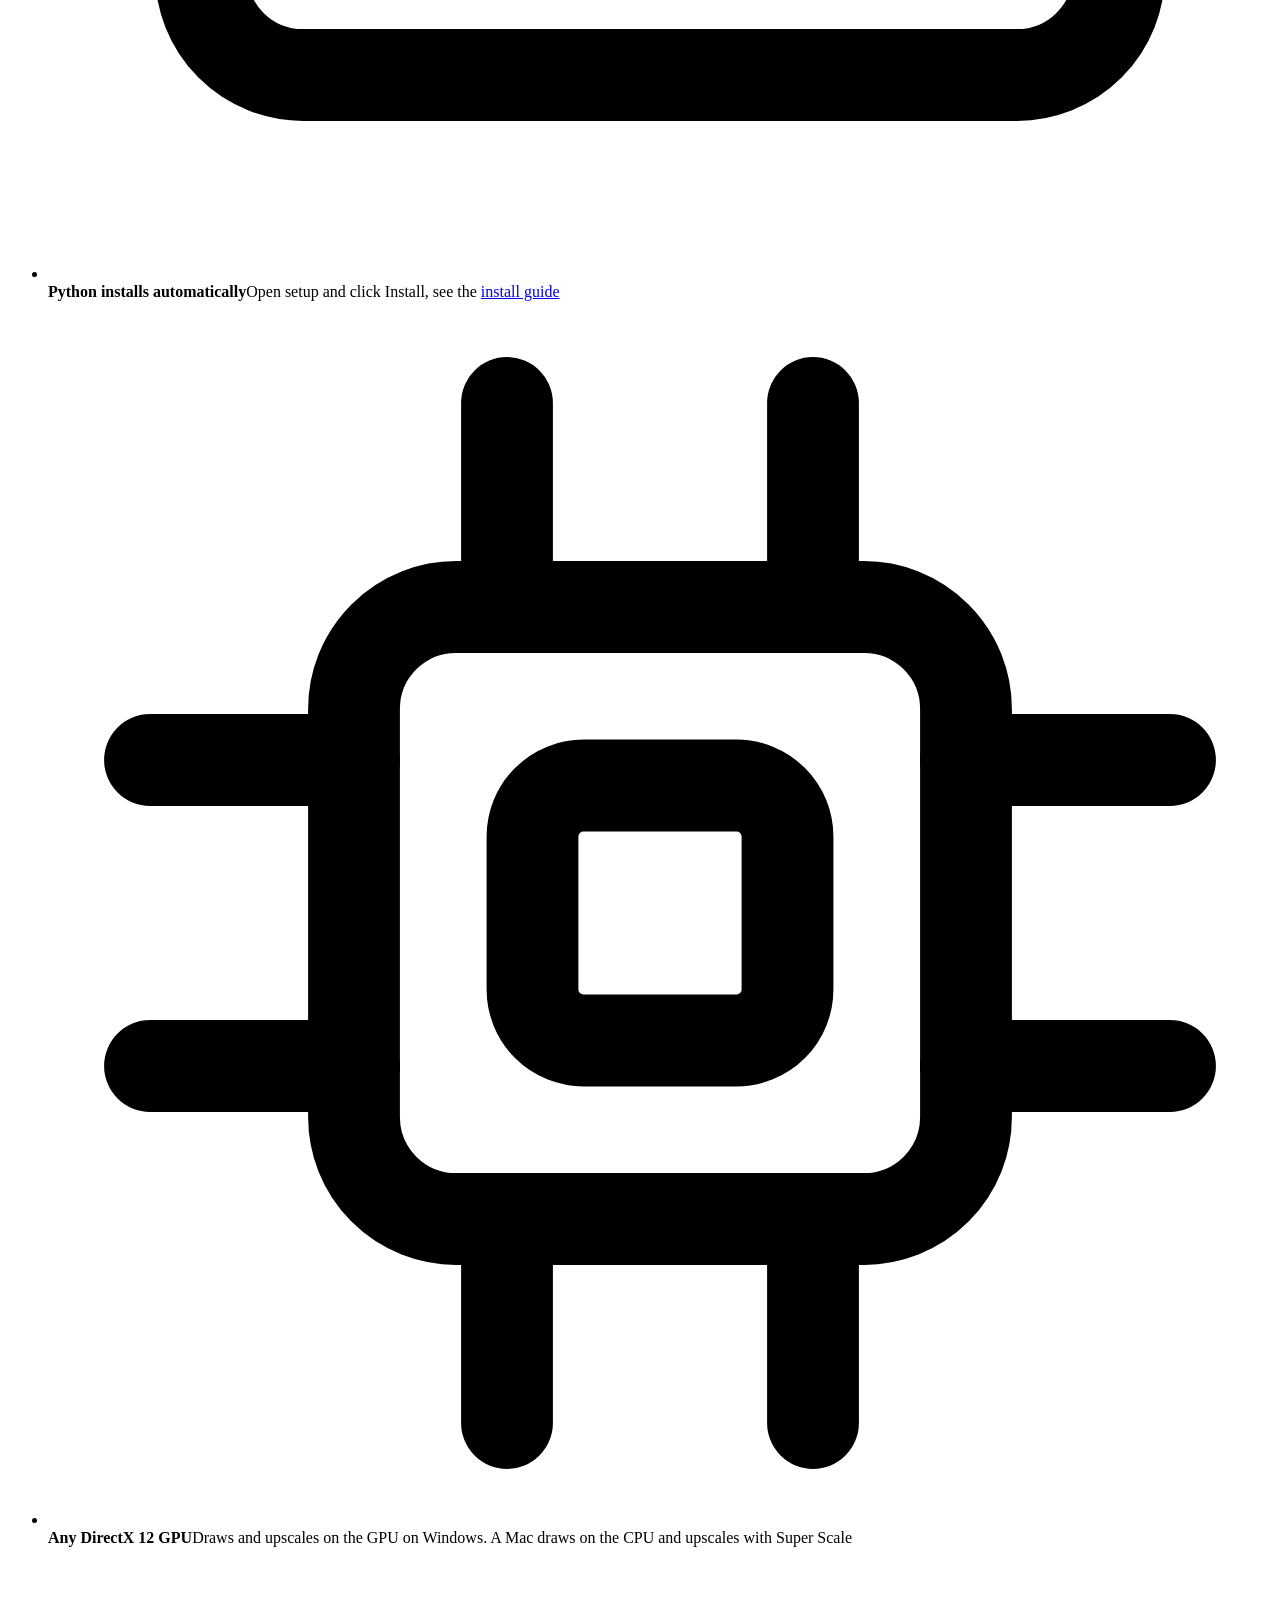
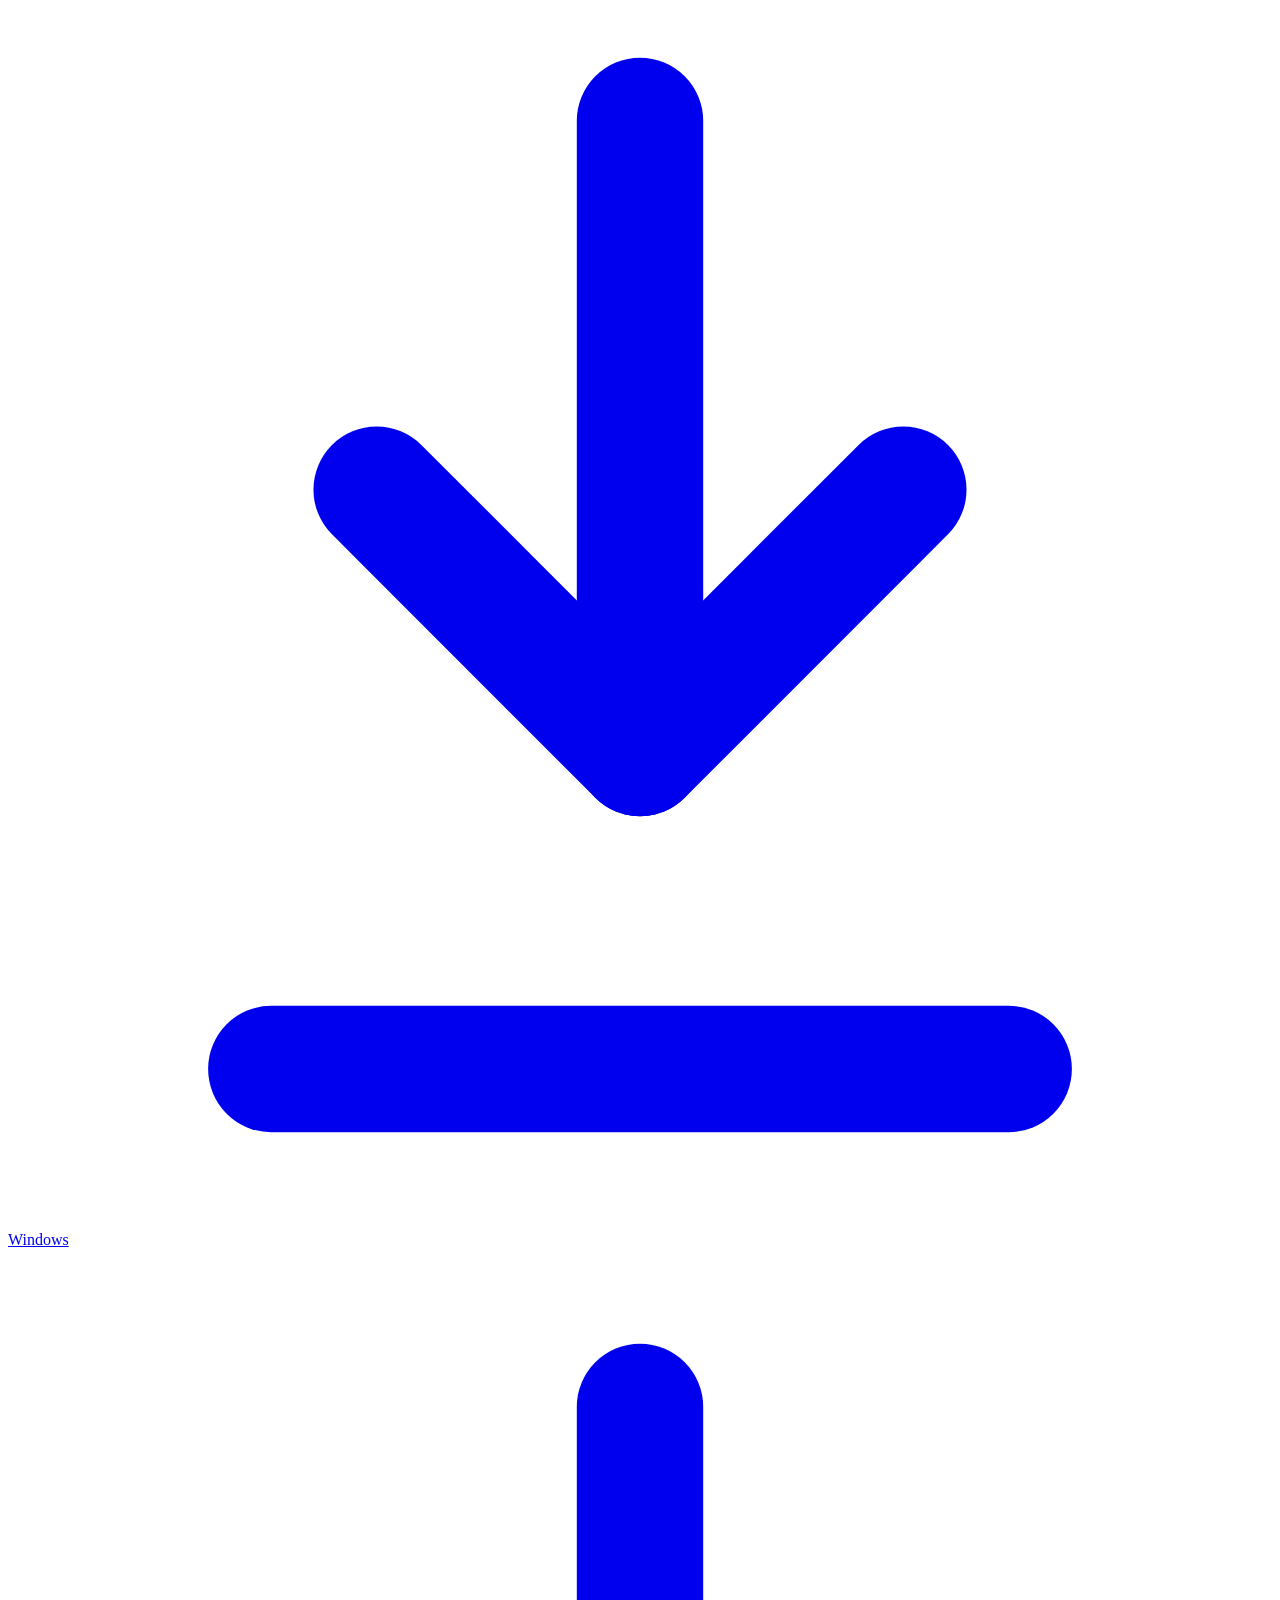
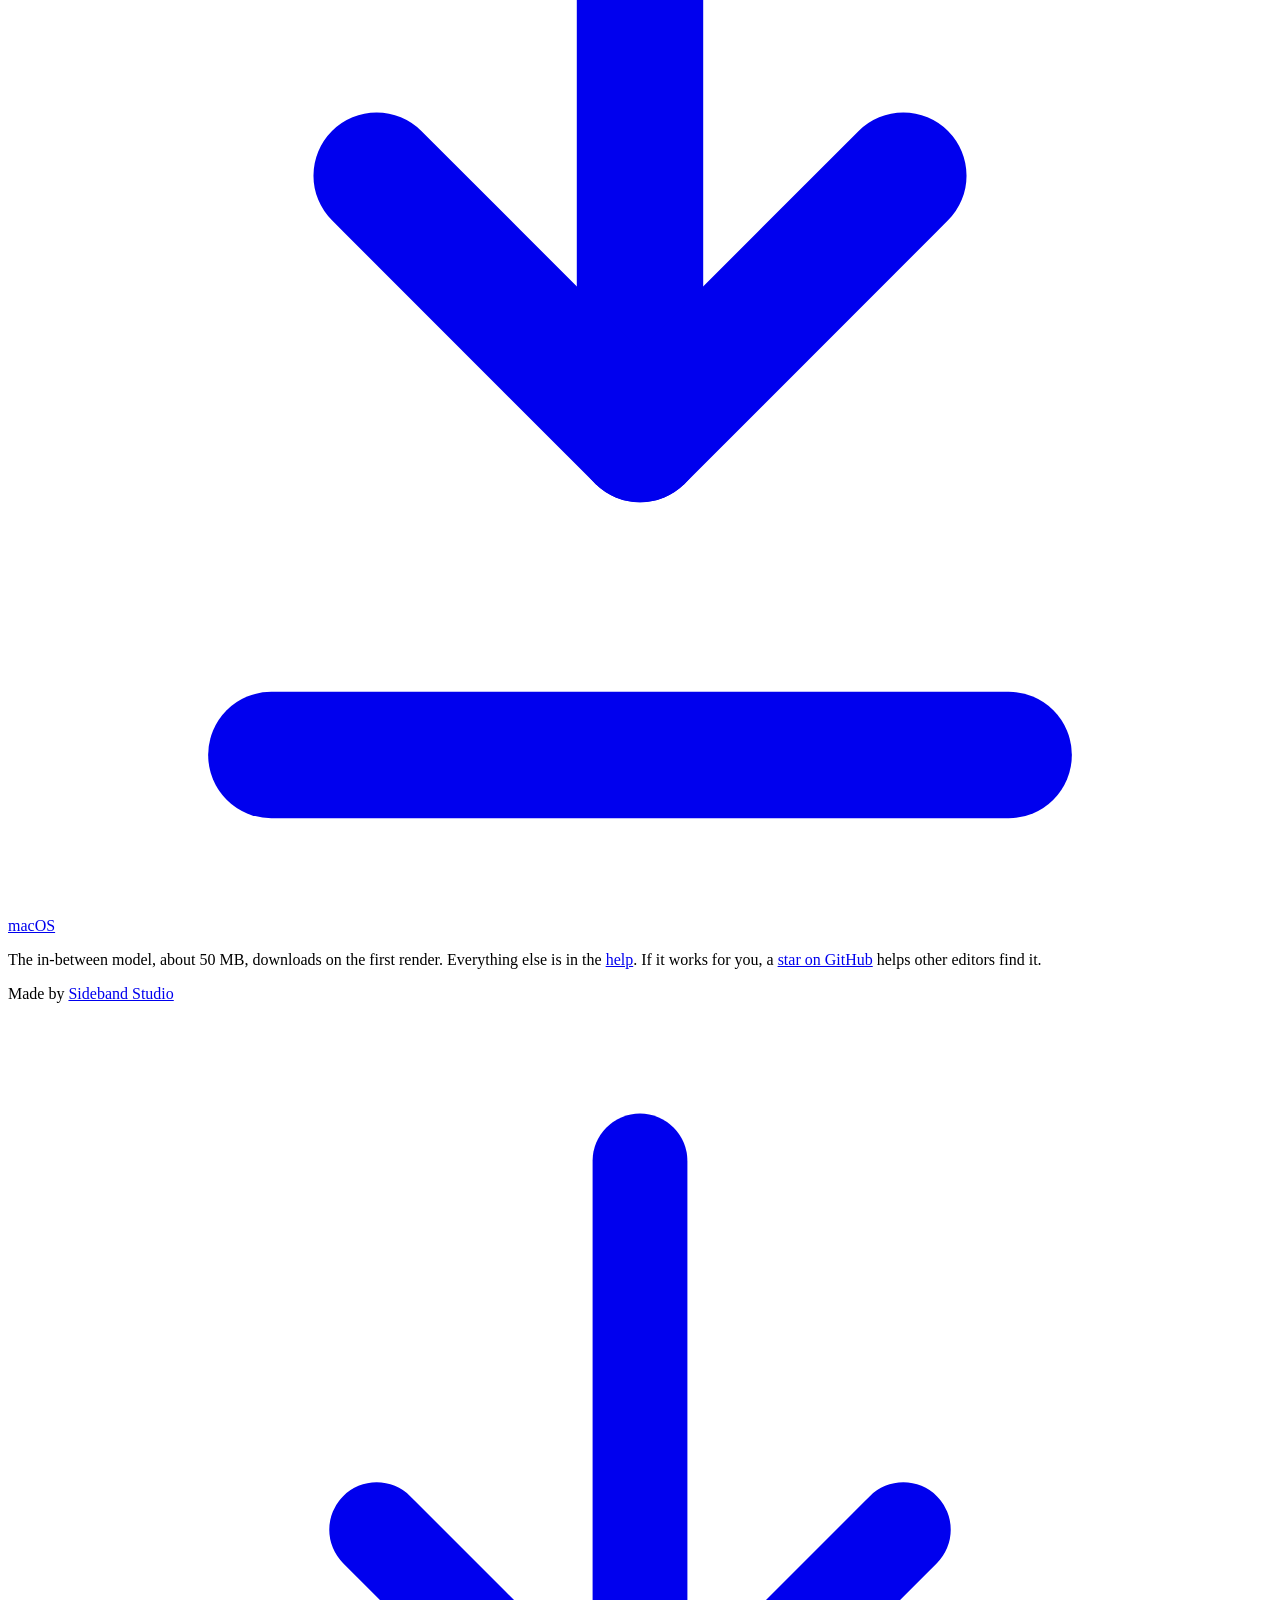
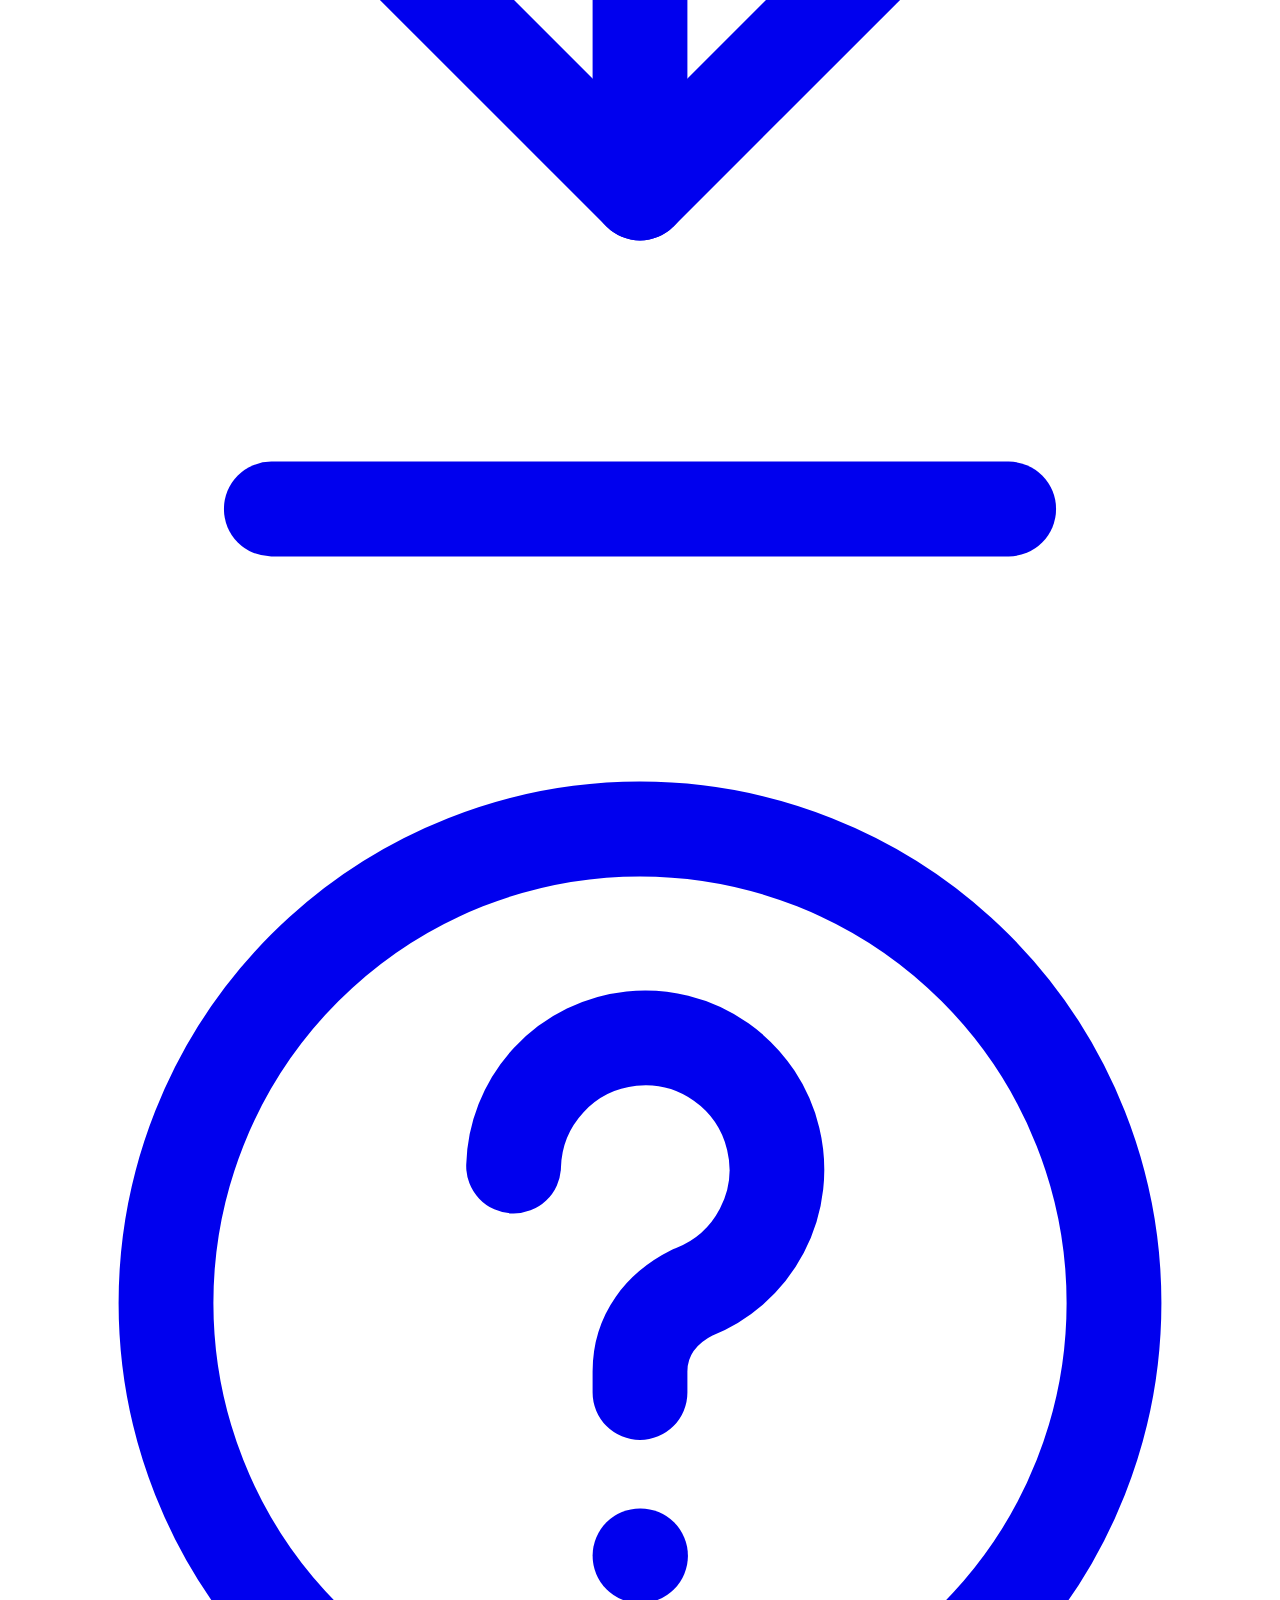
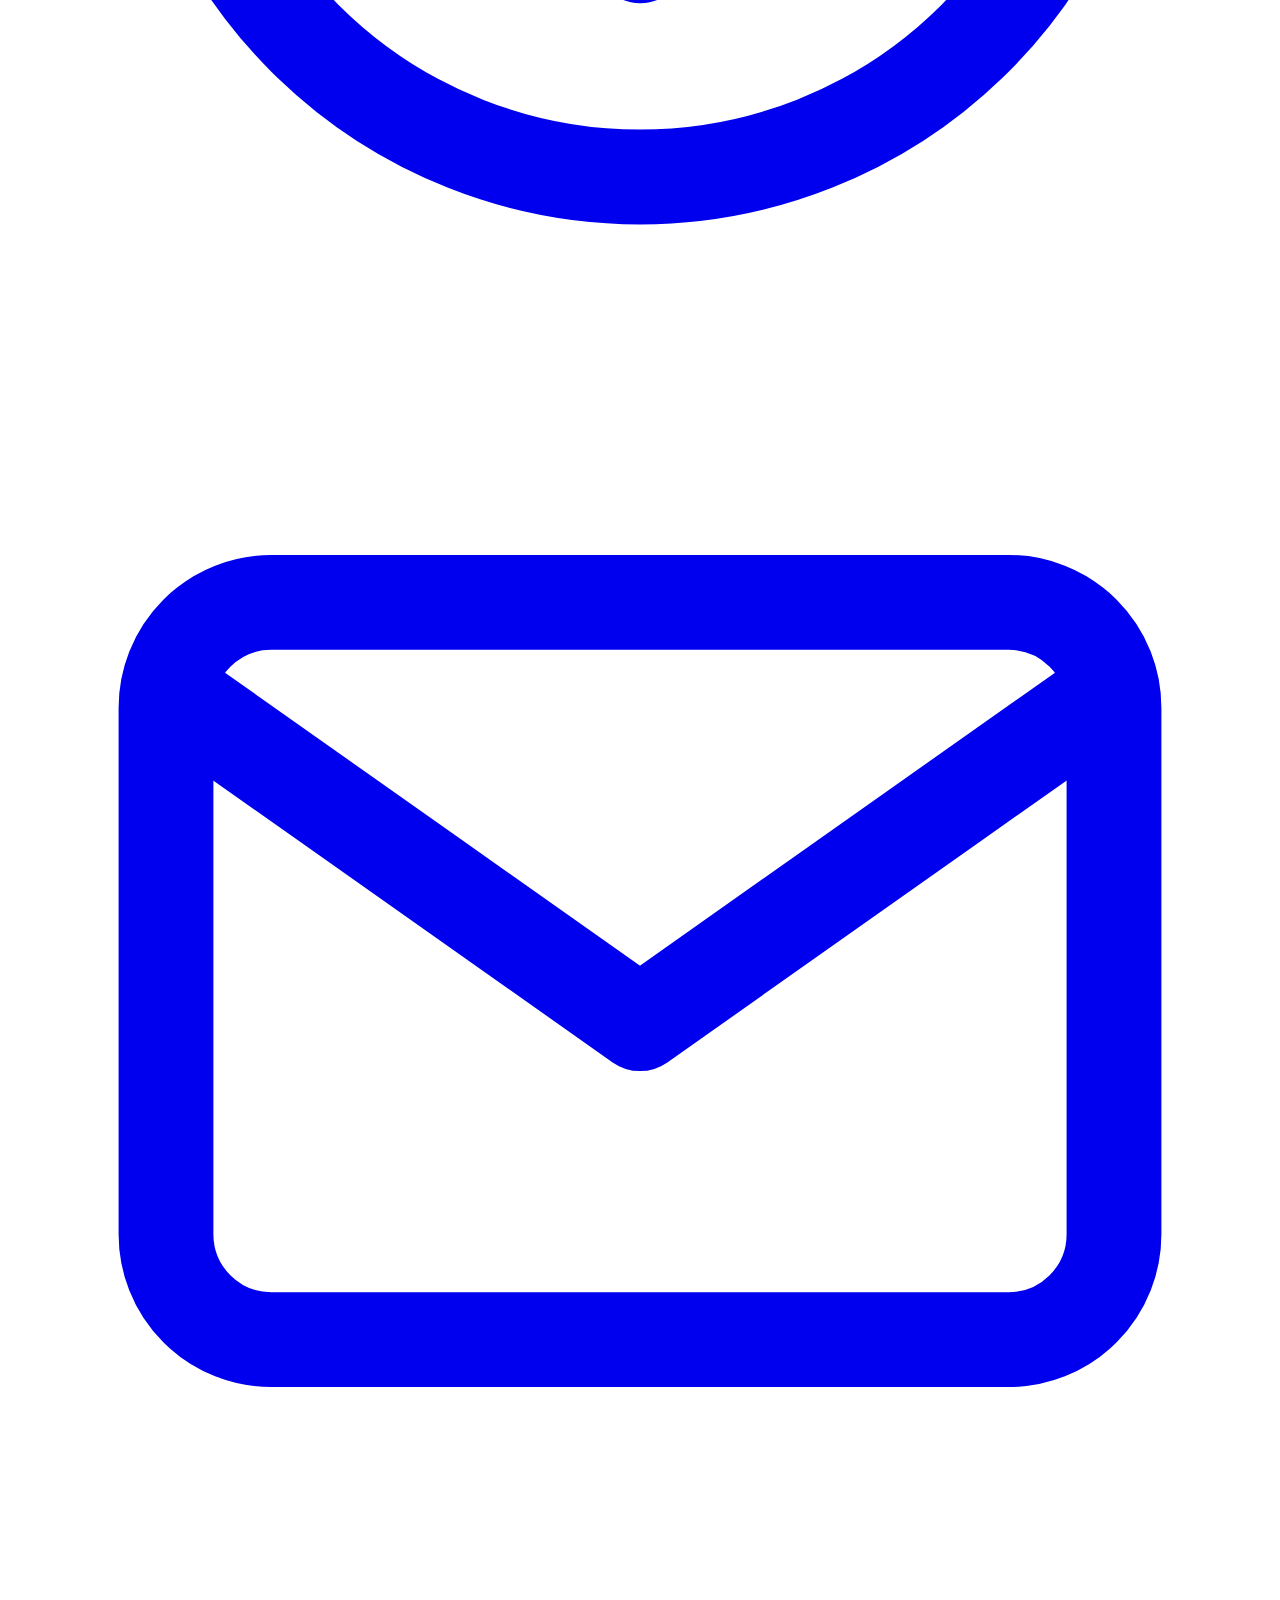
==== commit 5f152b5e: "Package standalone installers with automatic Python setup" ====
--- a/docs/index.html
+++ b/docs/index.html
@@ -133,7 +133,7 @@
         <ul class="needs" aria-label="What you need">
             <li><svg viewBox="0 0 24 24" fill="none" stroke="currentColor" stroke-width="1.8" stroke-linecap="round" stroke-linejoin="round" aria-hidden="true"><rect x="3" y="3" width="18" height="11" rx="2"/><path d="M3 18h18M7 21h4M13 21h4"/></svg><strong>Studio 18+</strong><span>DaVinci Resolve Studio. The free edition blocks script panels.</span></li>
             <li><svg viewBox="0 0 24 24" fill="none" stroke="currentColor" stroke-width="1.8" stroke-linecap="round" stroke-linejoin="round" aria-hidden="true"><rect x="4" y="4" width="16" height="11" rx="1.5"/><path d="M2 19h20"/></svg><strong>Windows and Mac</strong><span>Windows 10 or 11, or macOS 12 or newer</span></li>
-            <li><svg viewBox="0 0 24 24" fill="none" stroke="currentColor" stroke-width="1.8" stroke-linecap="round" stroke-linejoin="round" aria-hidden="true"><rect x="3" y="4" width="18" height="16" rx="2"/><path d="m7 9 3 3-3 3M13 15h4"/></svg><strong>Python 3.10 to 3.14</strong><span>Older Macs need an older one, see the <a href="help.html#macos">Mac guide</a></span></li>
+            <li><svg viewBox="0 0 24 24" fill="none" stroke="currentColor" stroke-width="1.8" stroke-linecap="round" stroke-linejoin="round" aria-hidden="true"><rect x="3" y="4" width="18" height="16" rx="2"/><path d="m7 9 3 3-3 3M13 15h4"/></svg><strong>Python installs automatically</strong><span>Open setup and click Install, see the <a href="help.html#windows">install guide</a></span></li>
             <li><svg viewBox="0 0 24 24" fill="none" stroke="currentColor" stroke-width="1.8" stroke-linecap="round" stroke-linejoin="round" aria-hidden="true"><rect x="6" y="6" width="12" height="12" rx="2"/><path d="M9 2v4M15 2v4M9 18v4M15 18v4M2 9h4M2 15h4M18 9h4M18 15h4"/><rect x="9.5" y="9.5" width="5" height="5" rx="1"/></svg><strong>Any DirectX 12 GPU</strong><span>Draws and upscales on the GPU on Windows. A Mac draws on the CPU and upscales with Super Scale</span></li>
         </ul>
         <div class="actions">
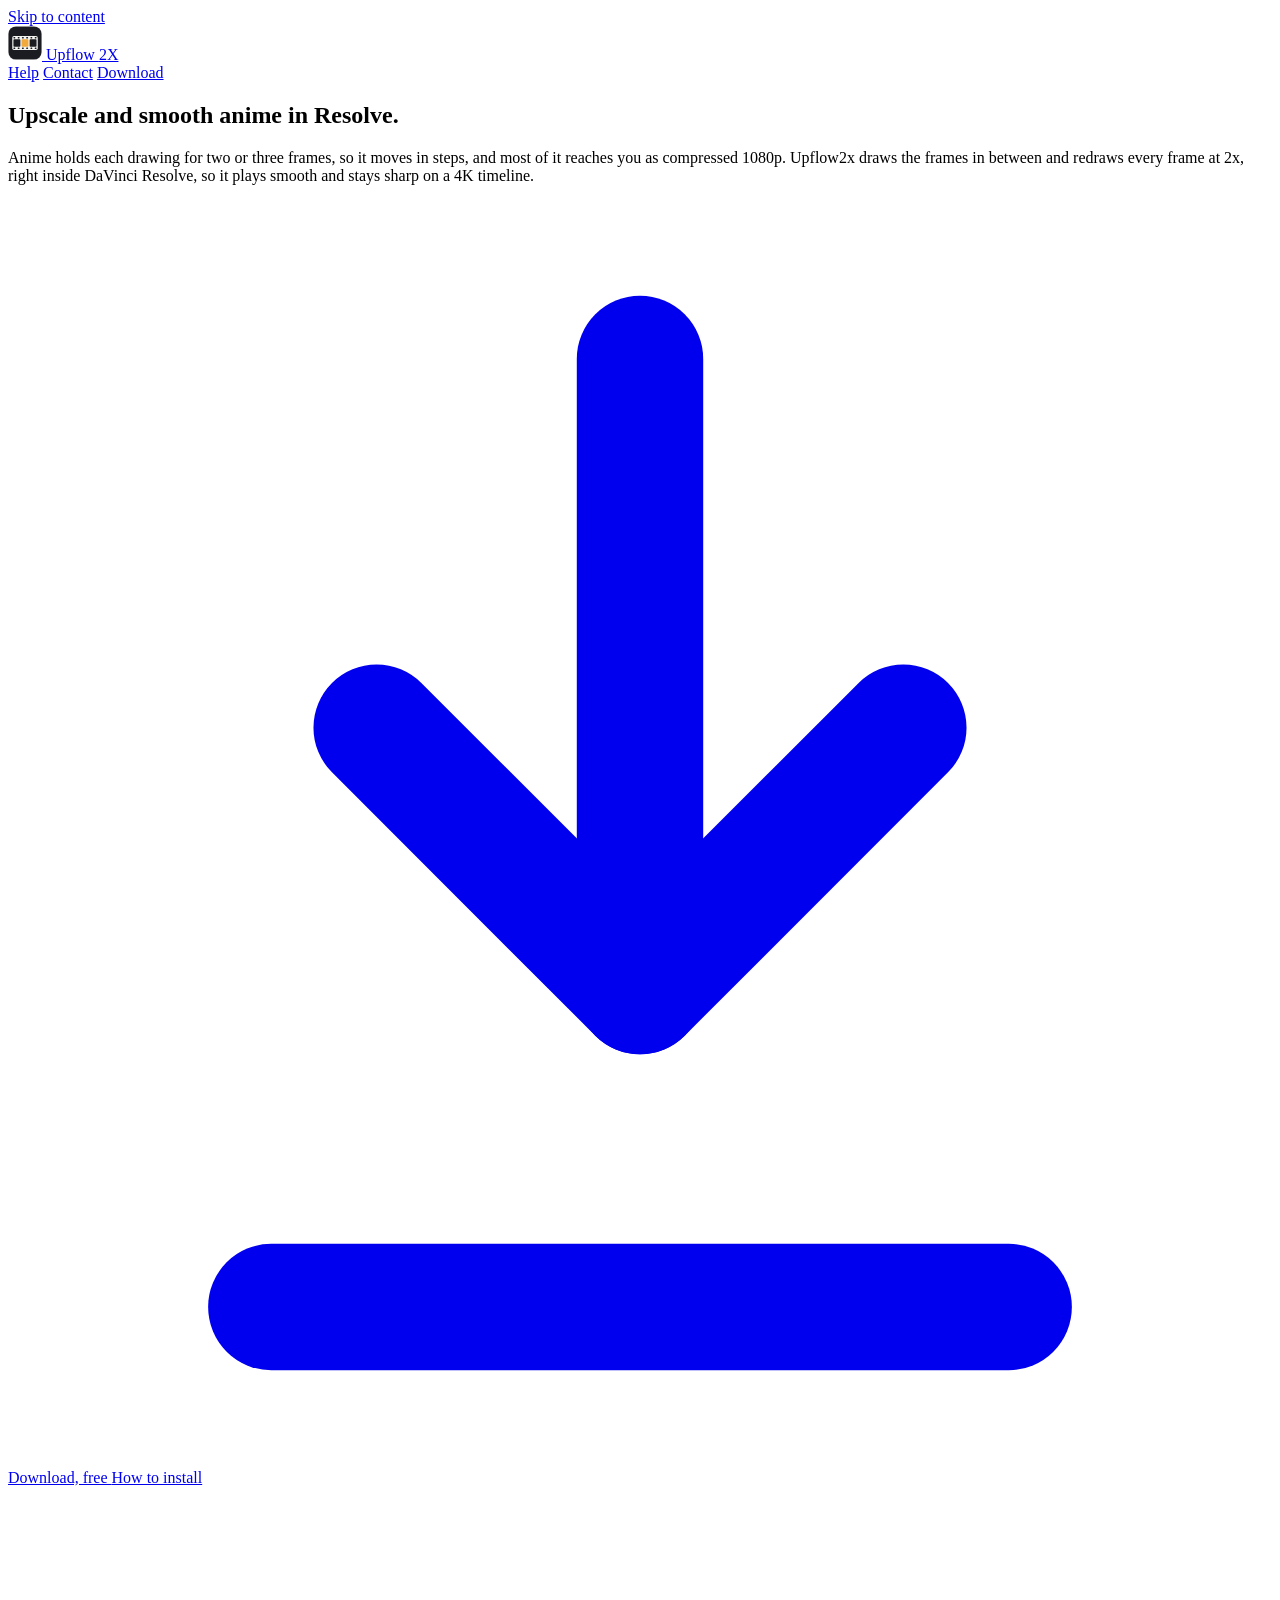
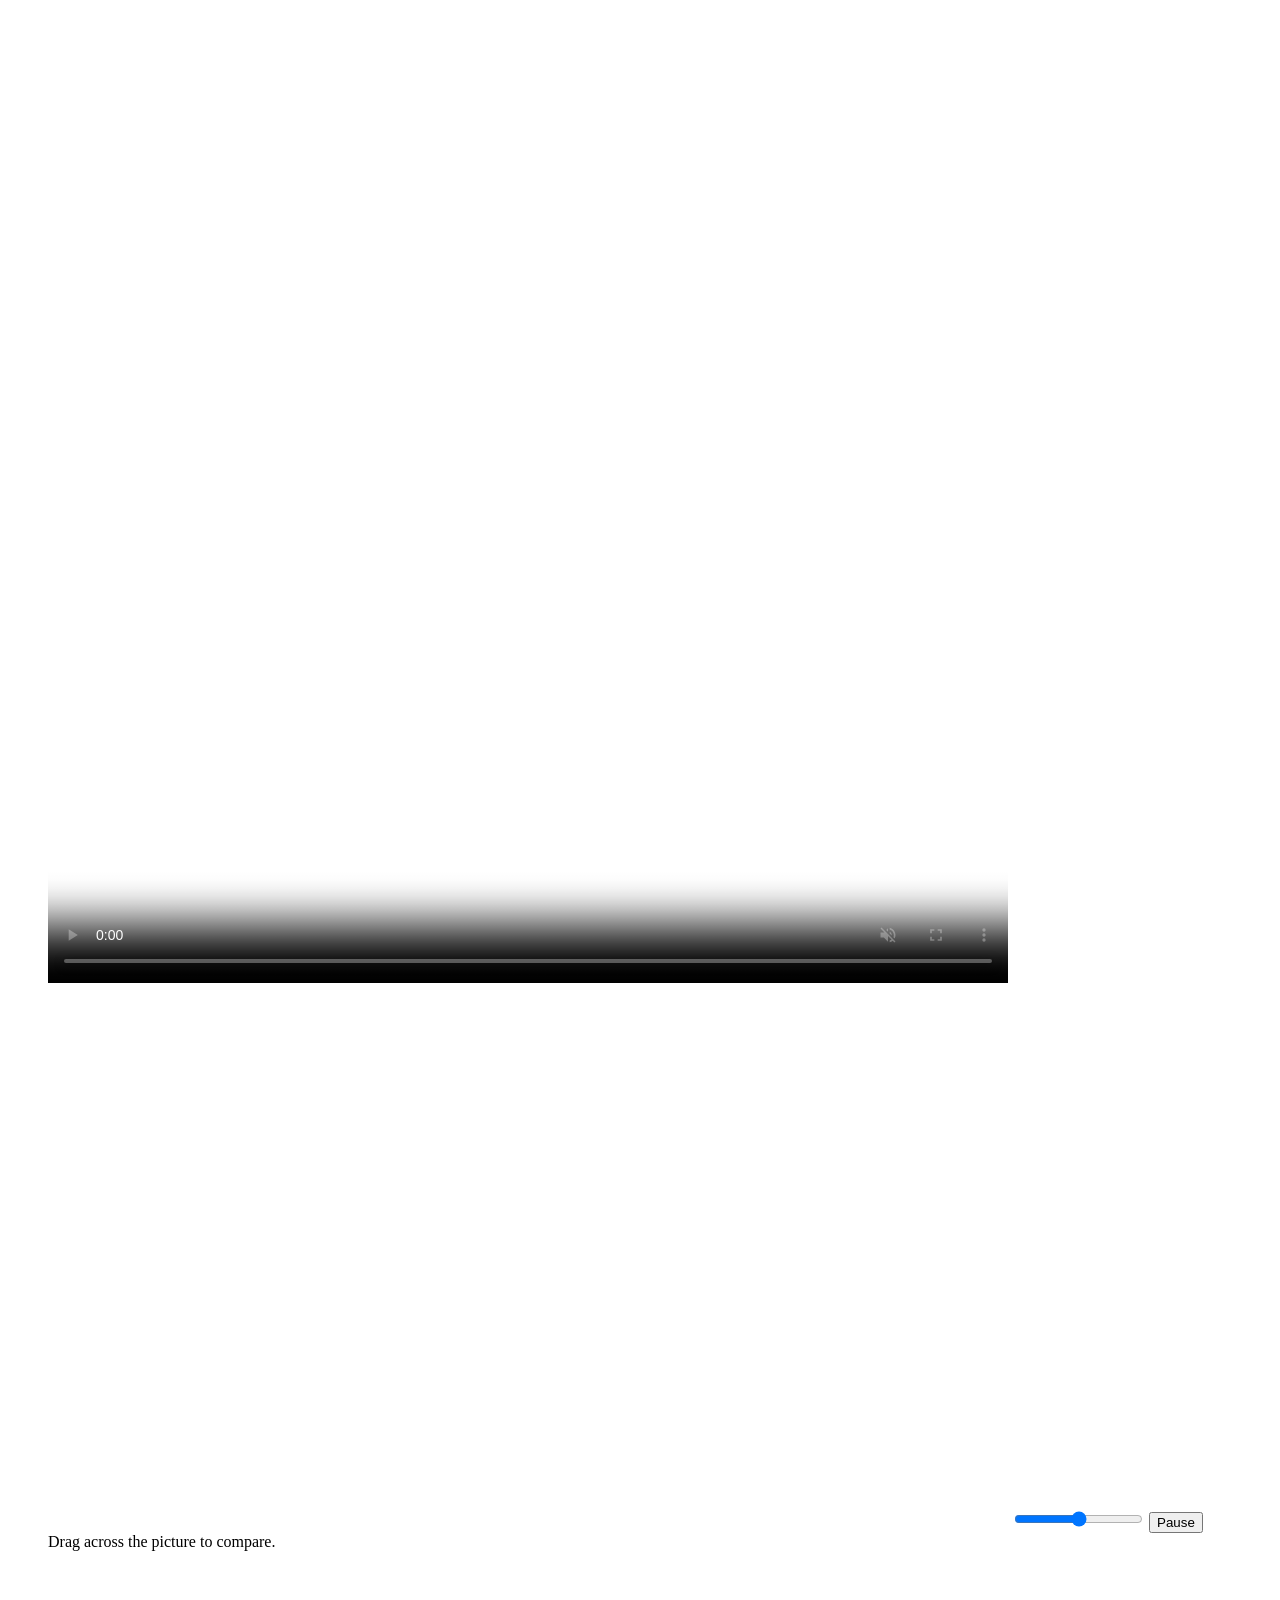
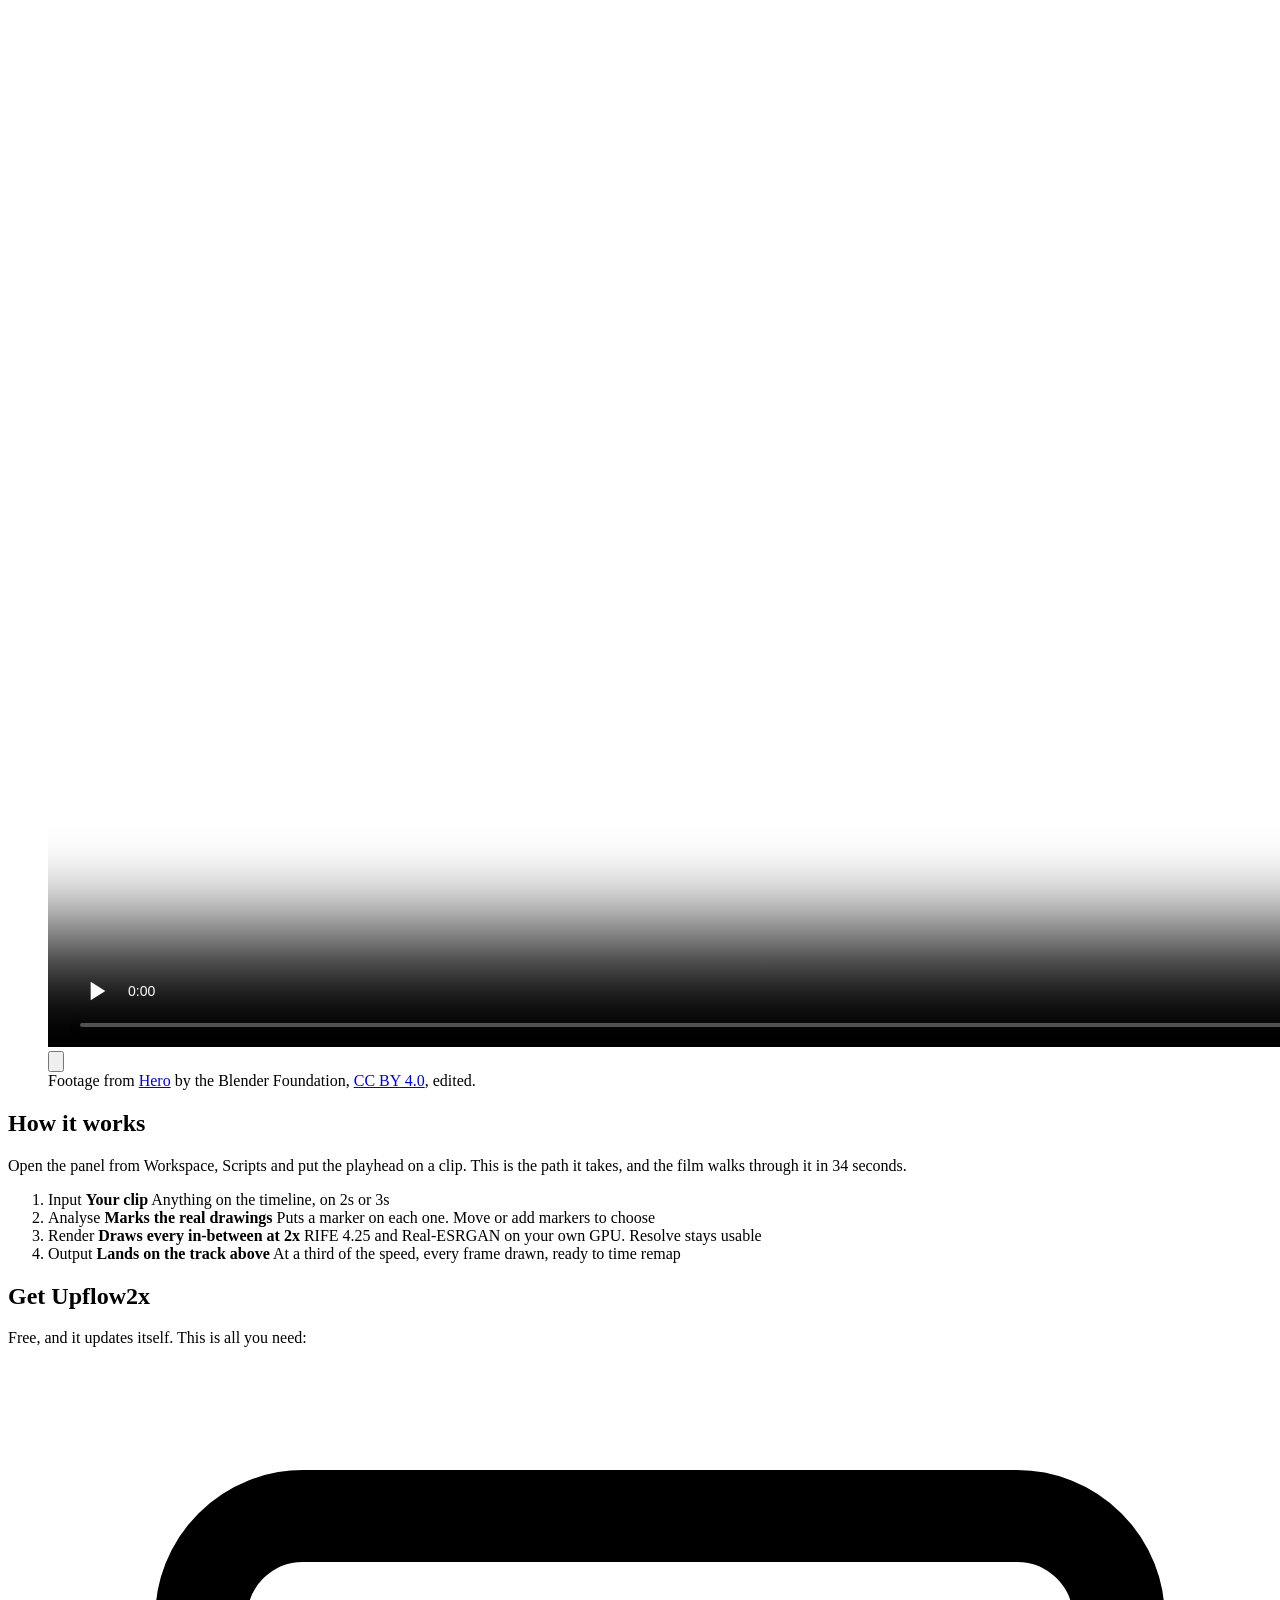
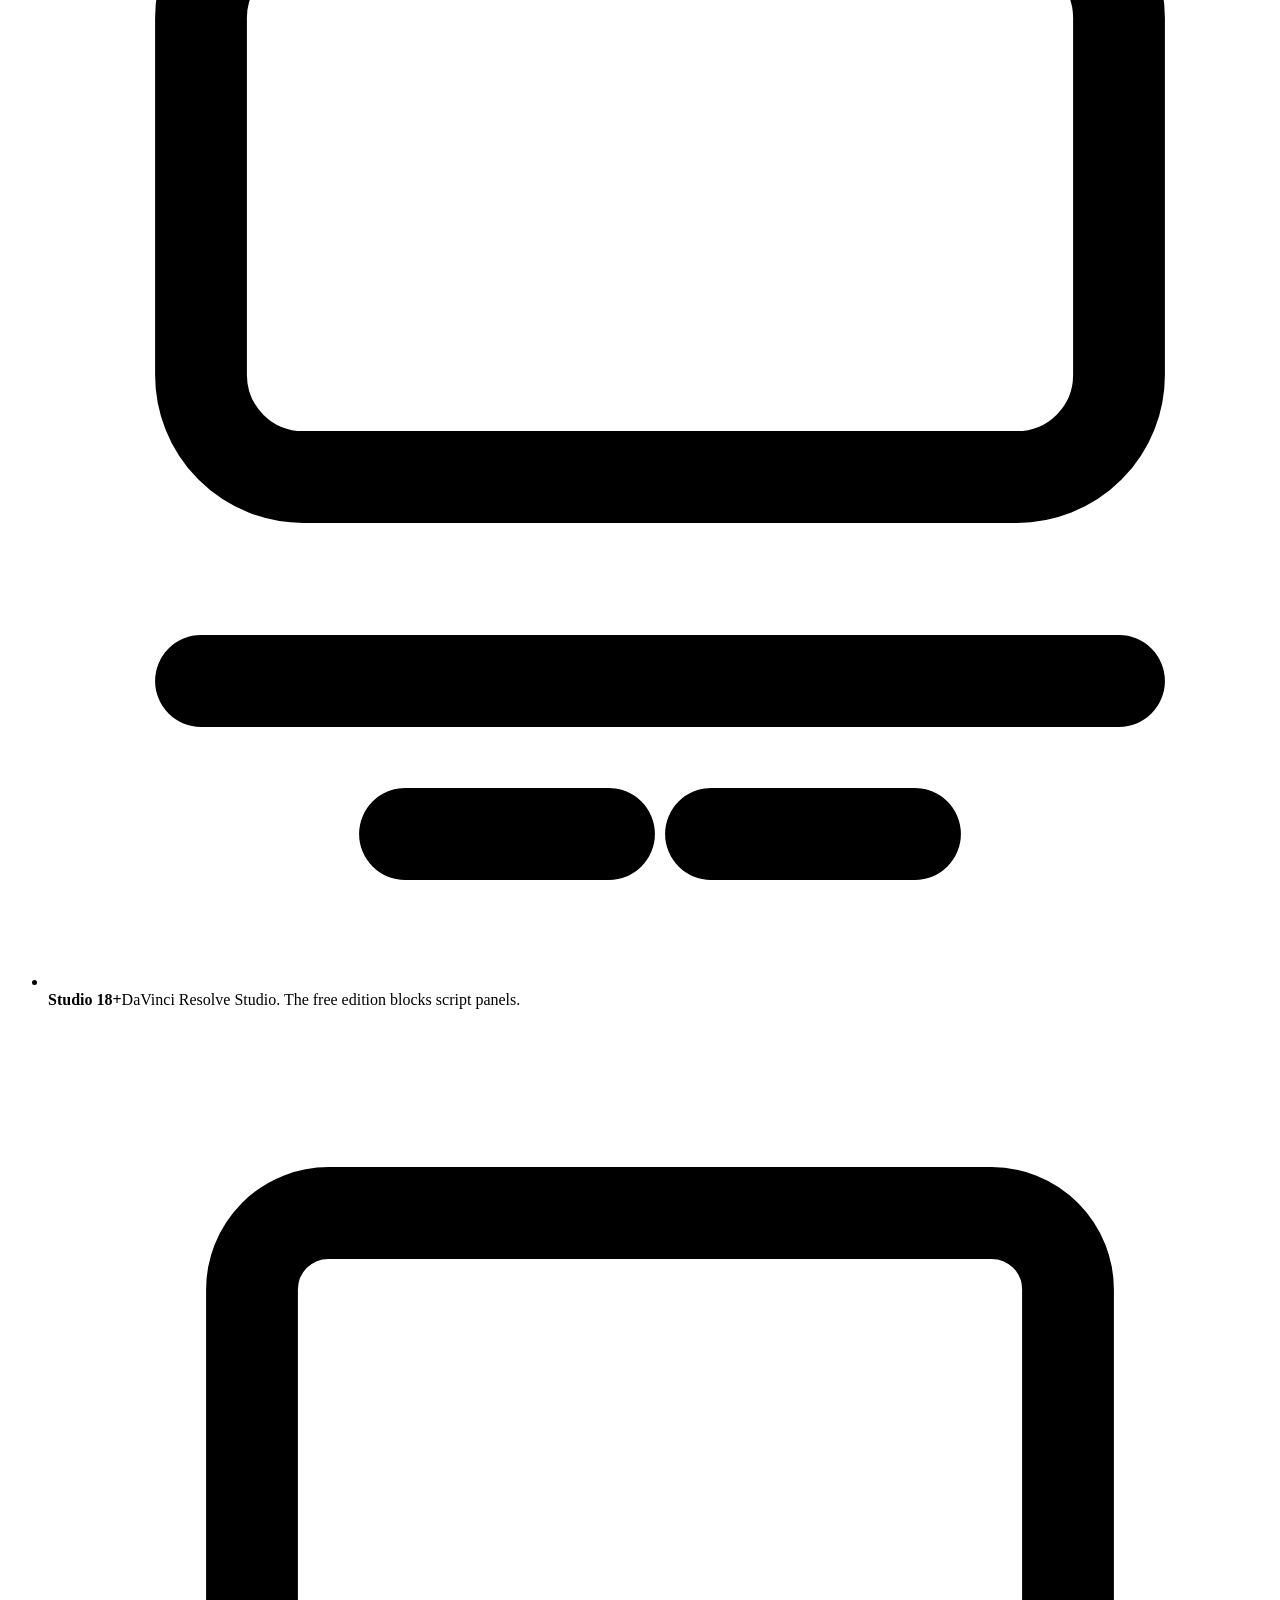
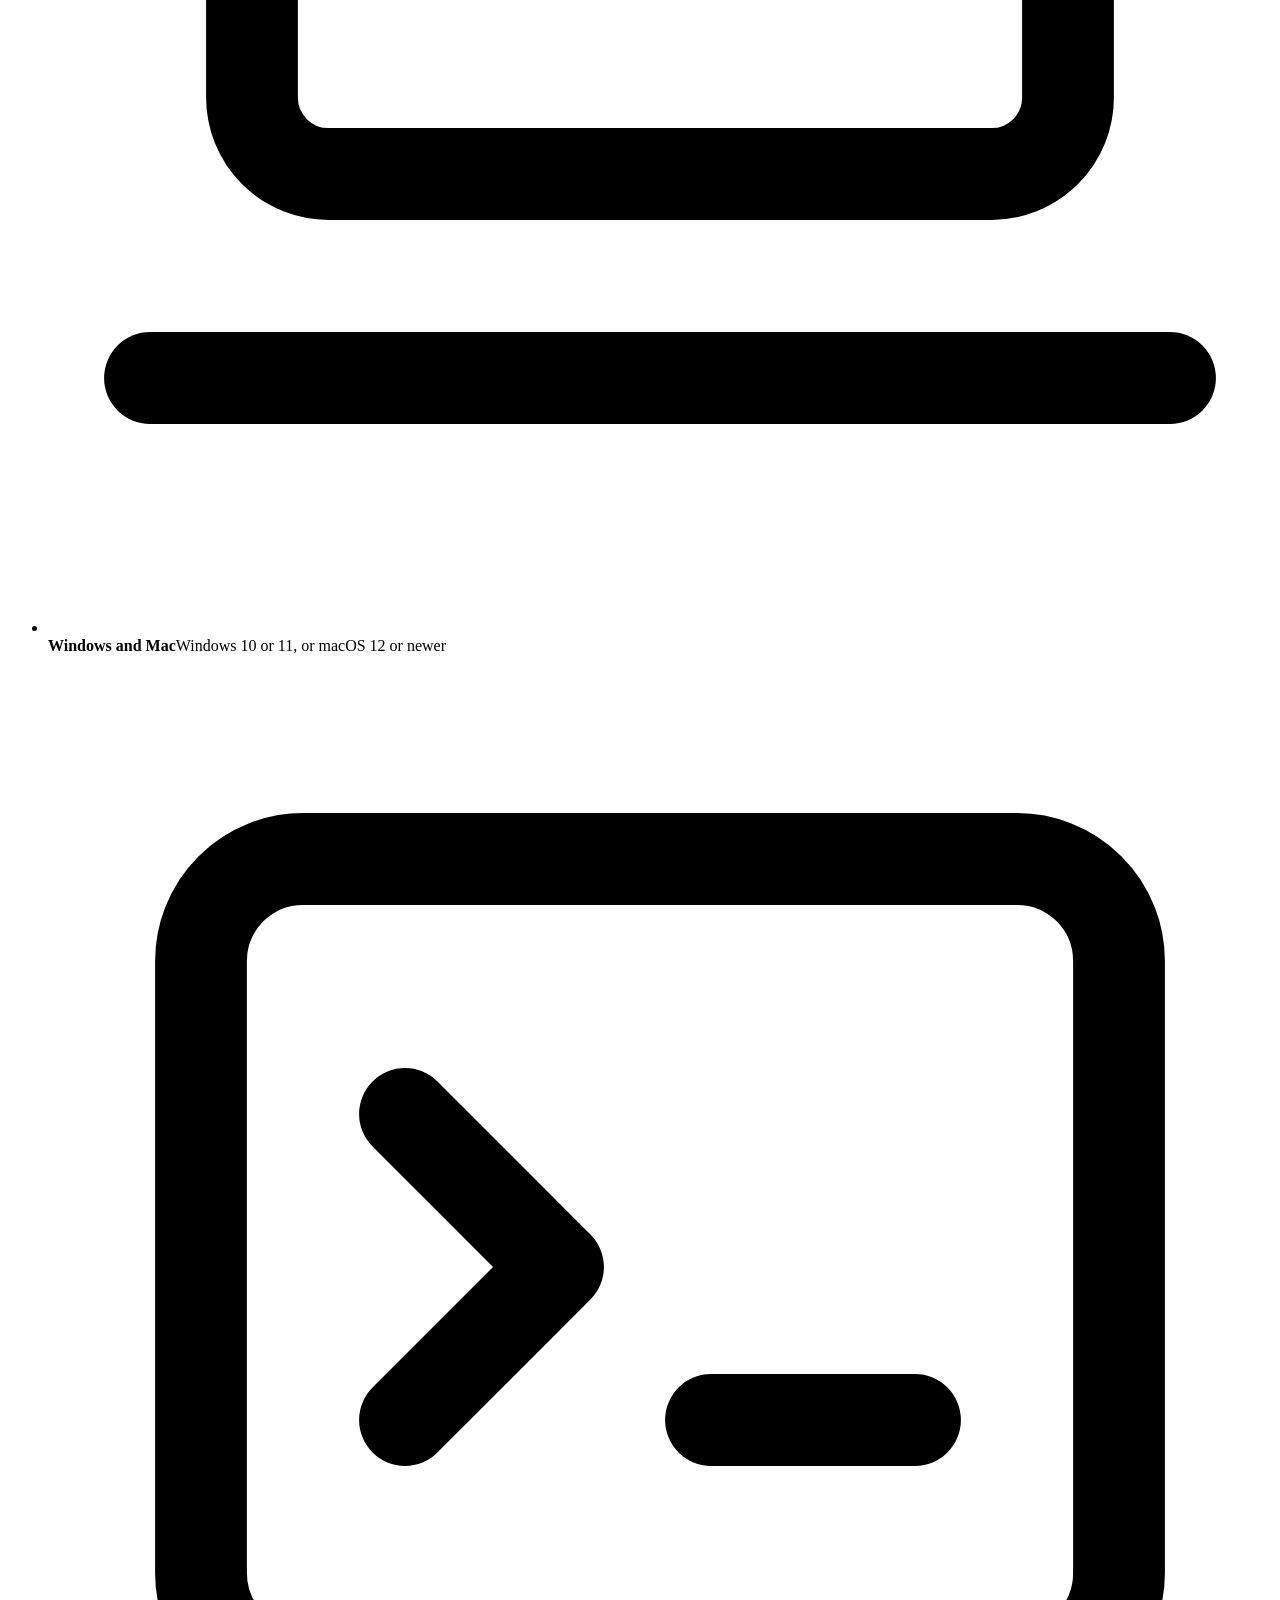
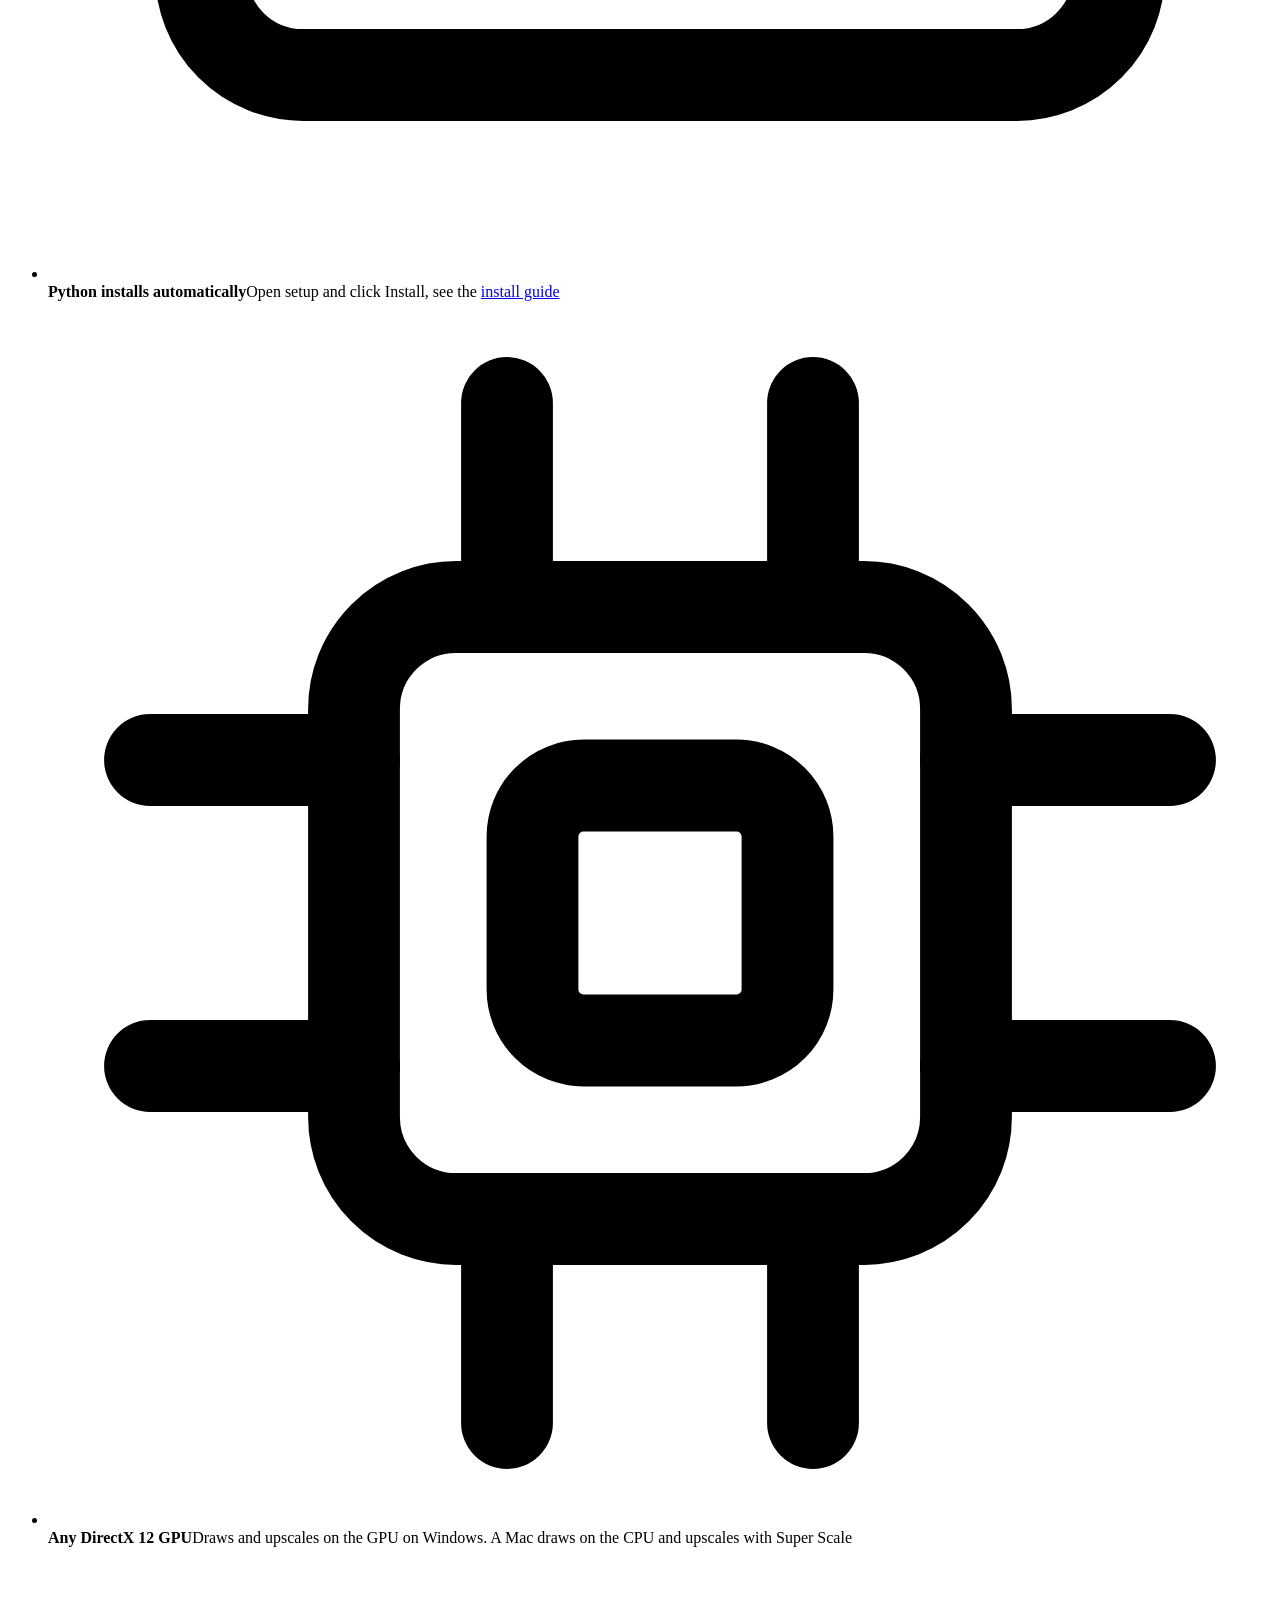
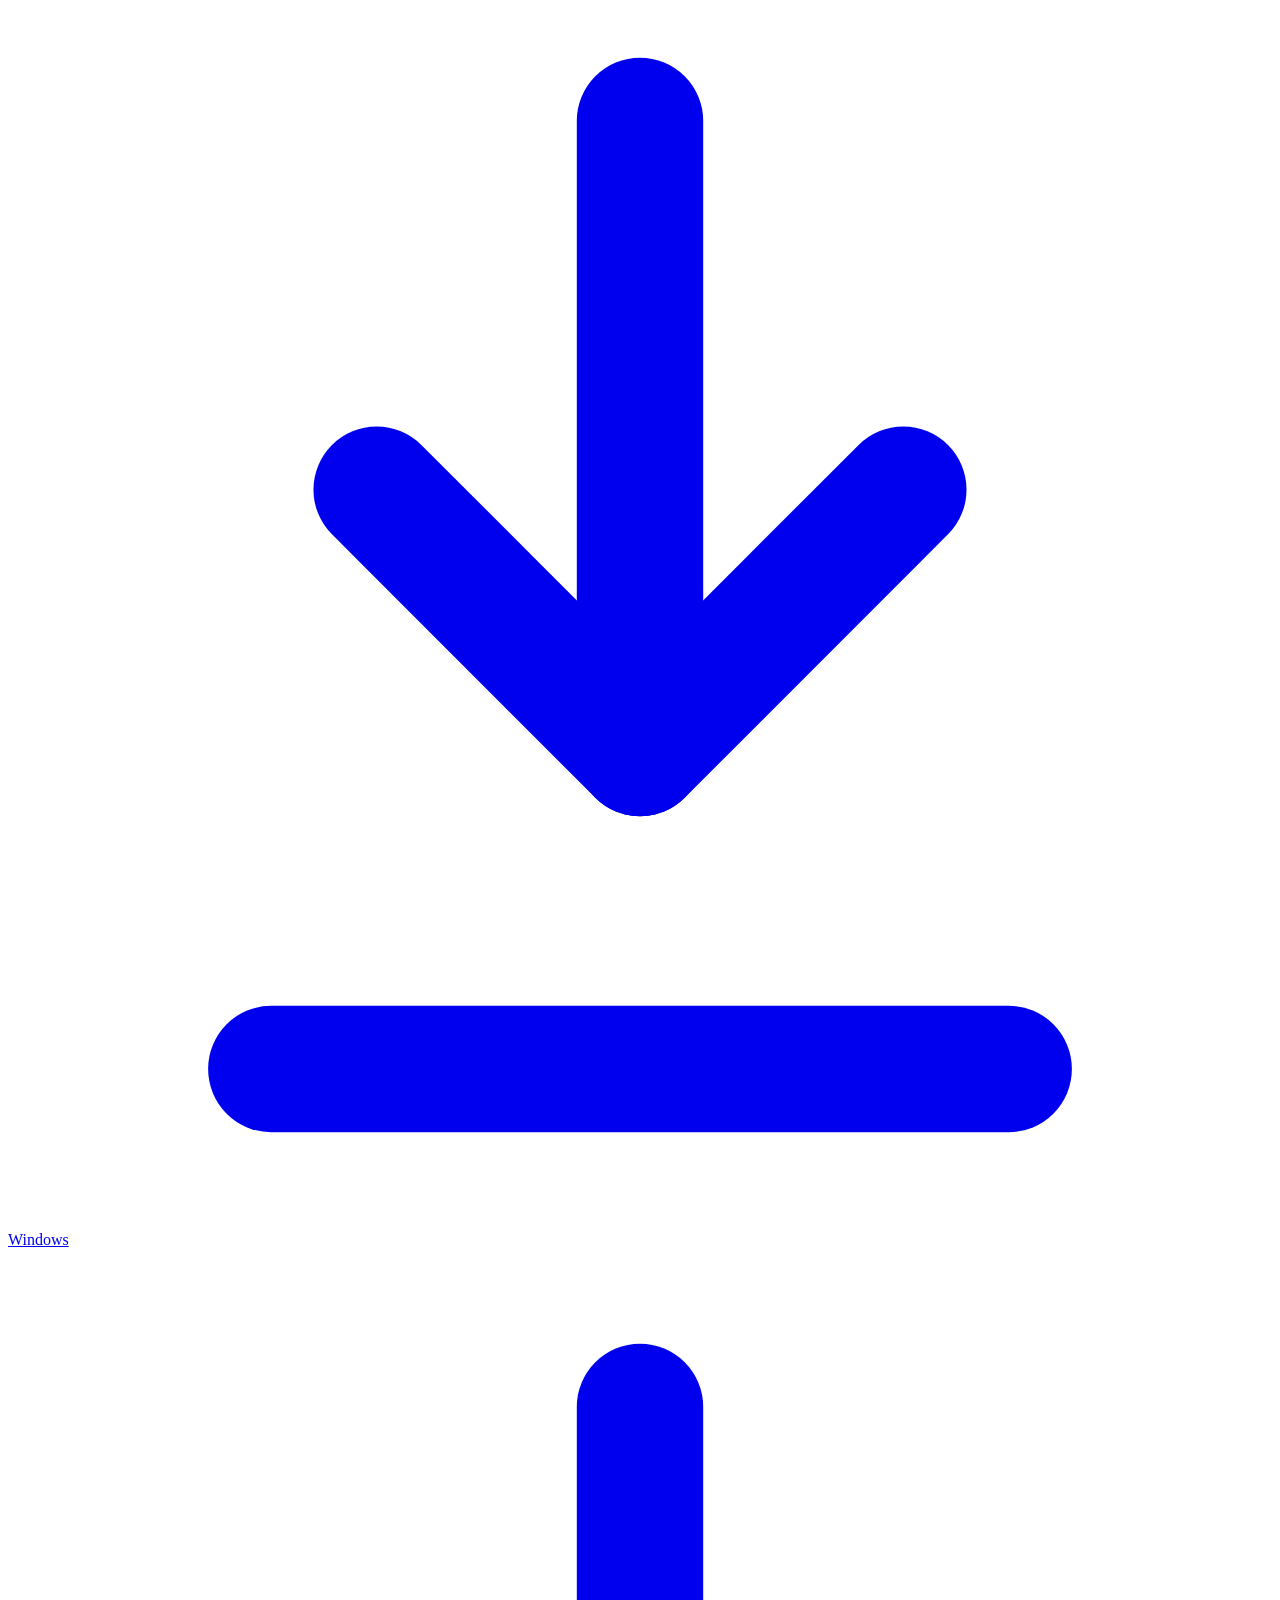
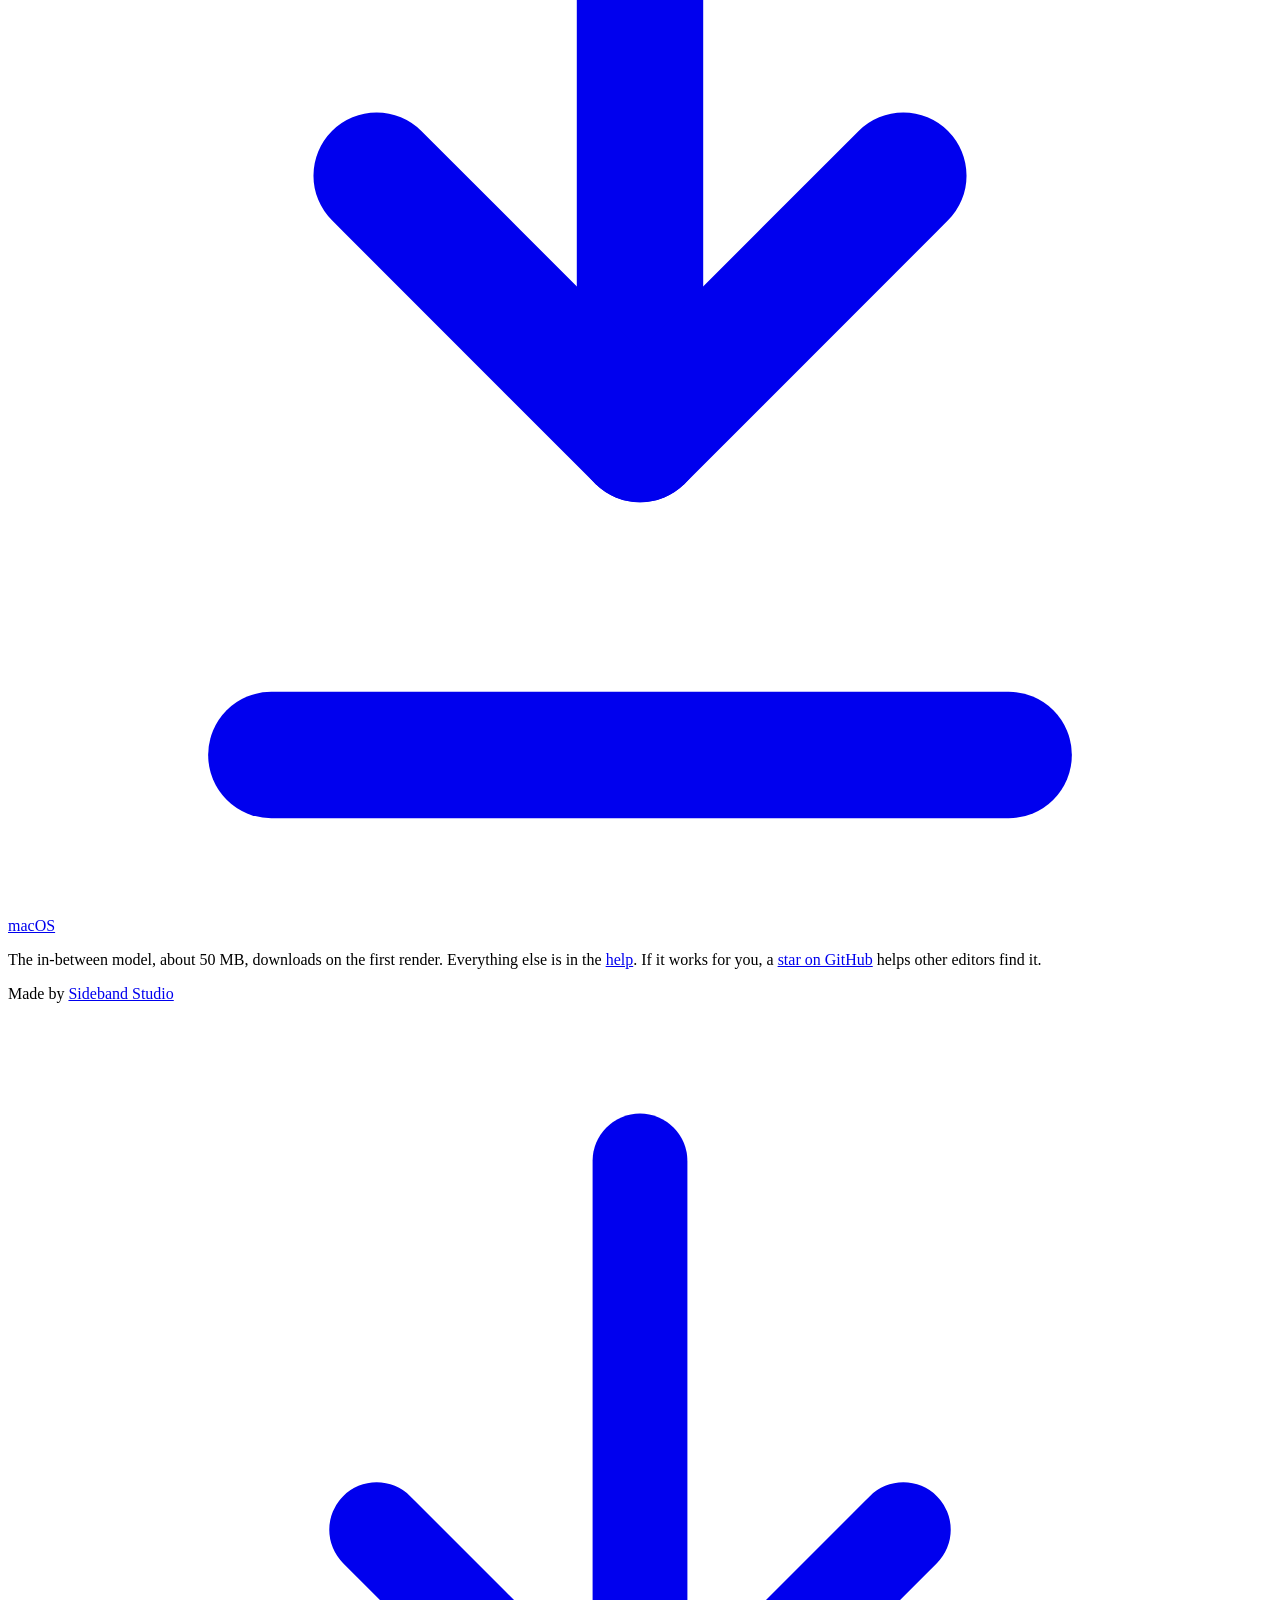
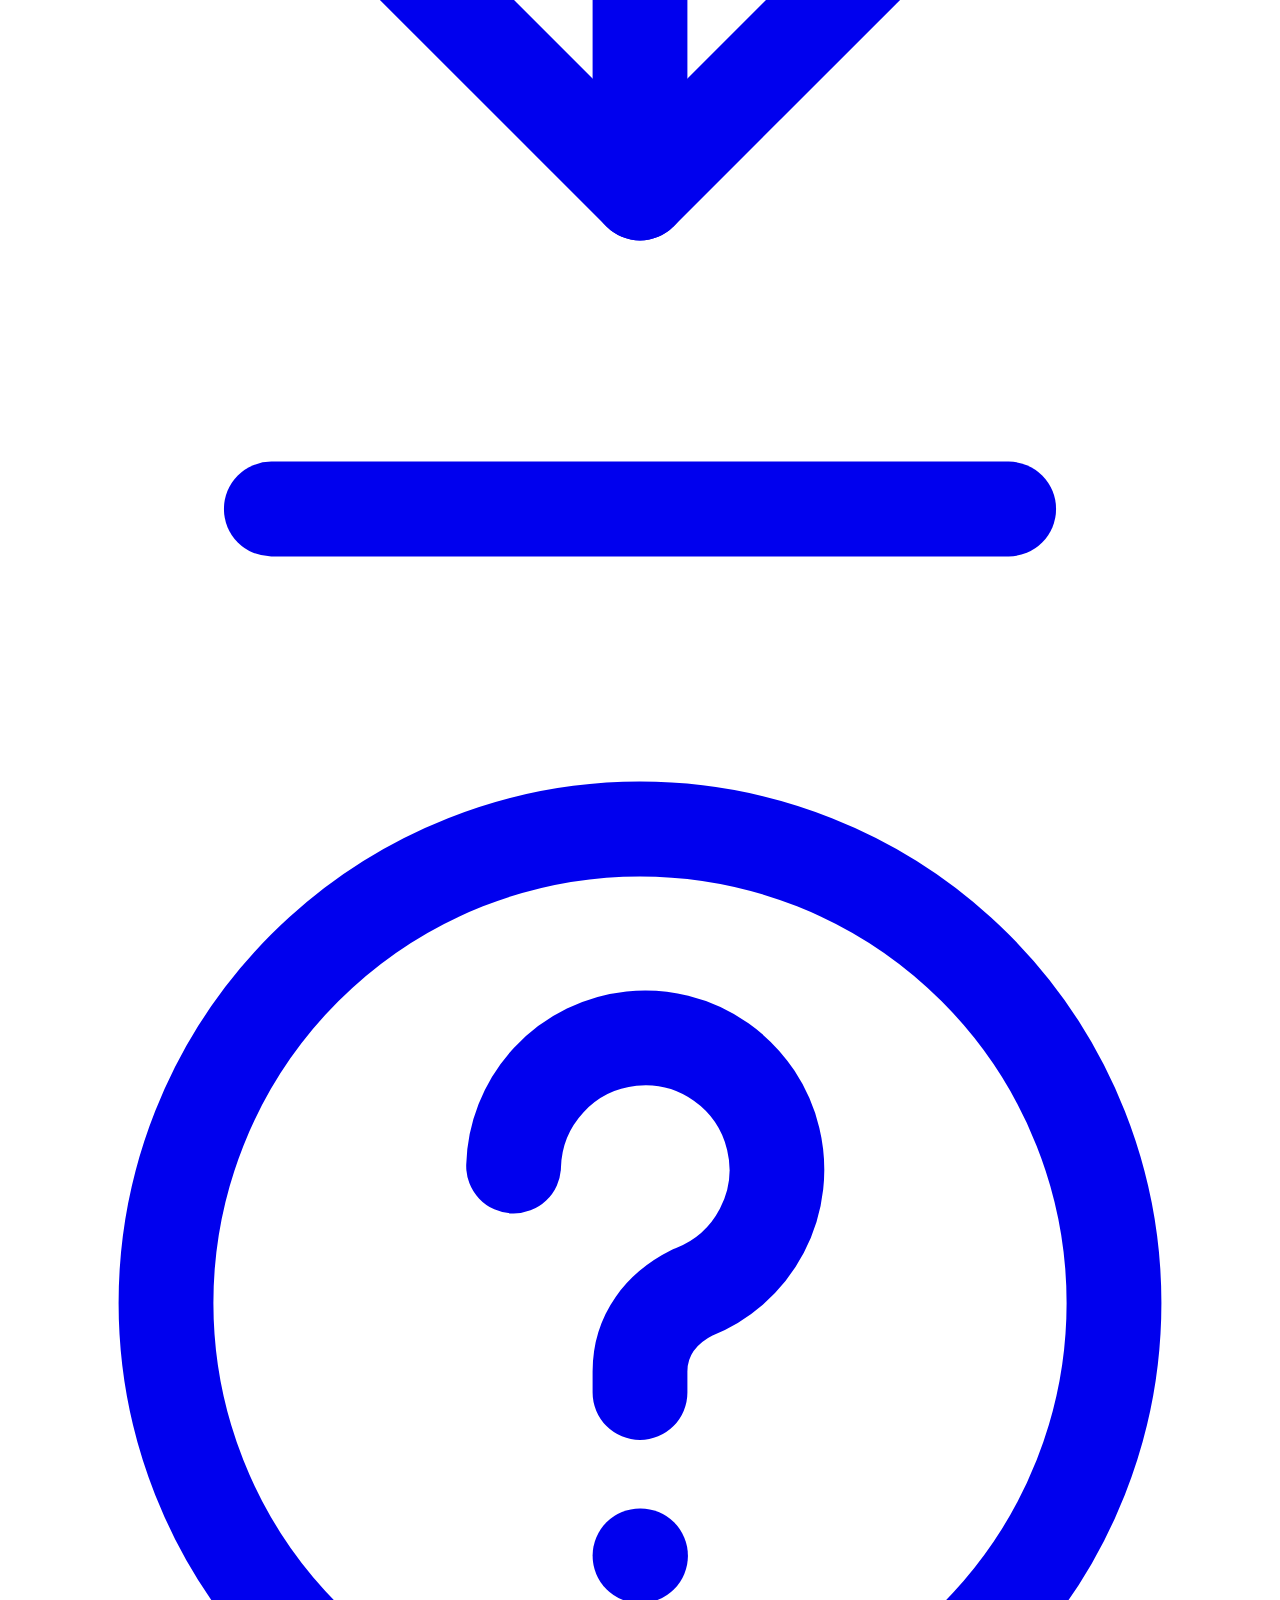
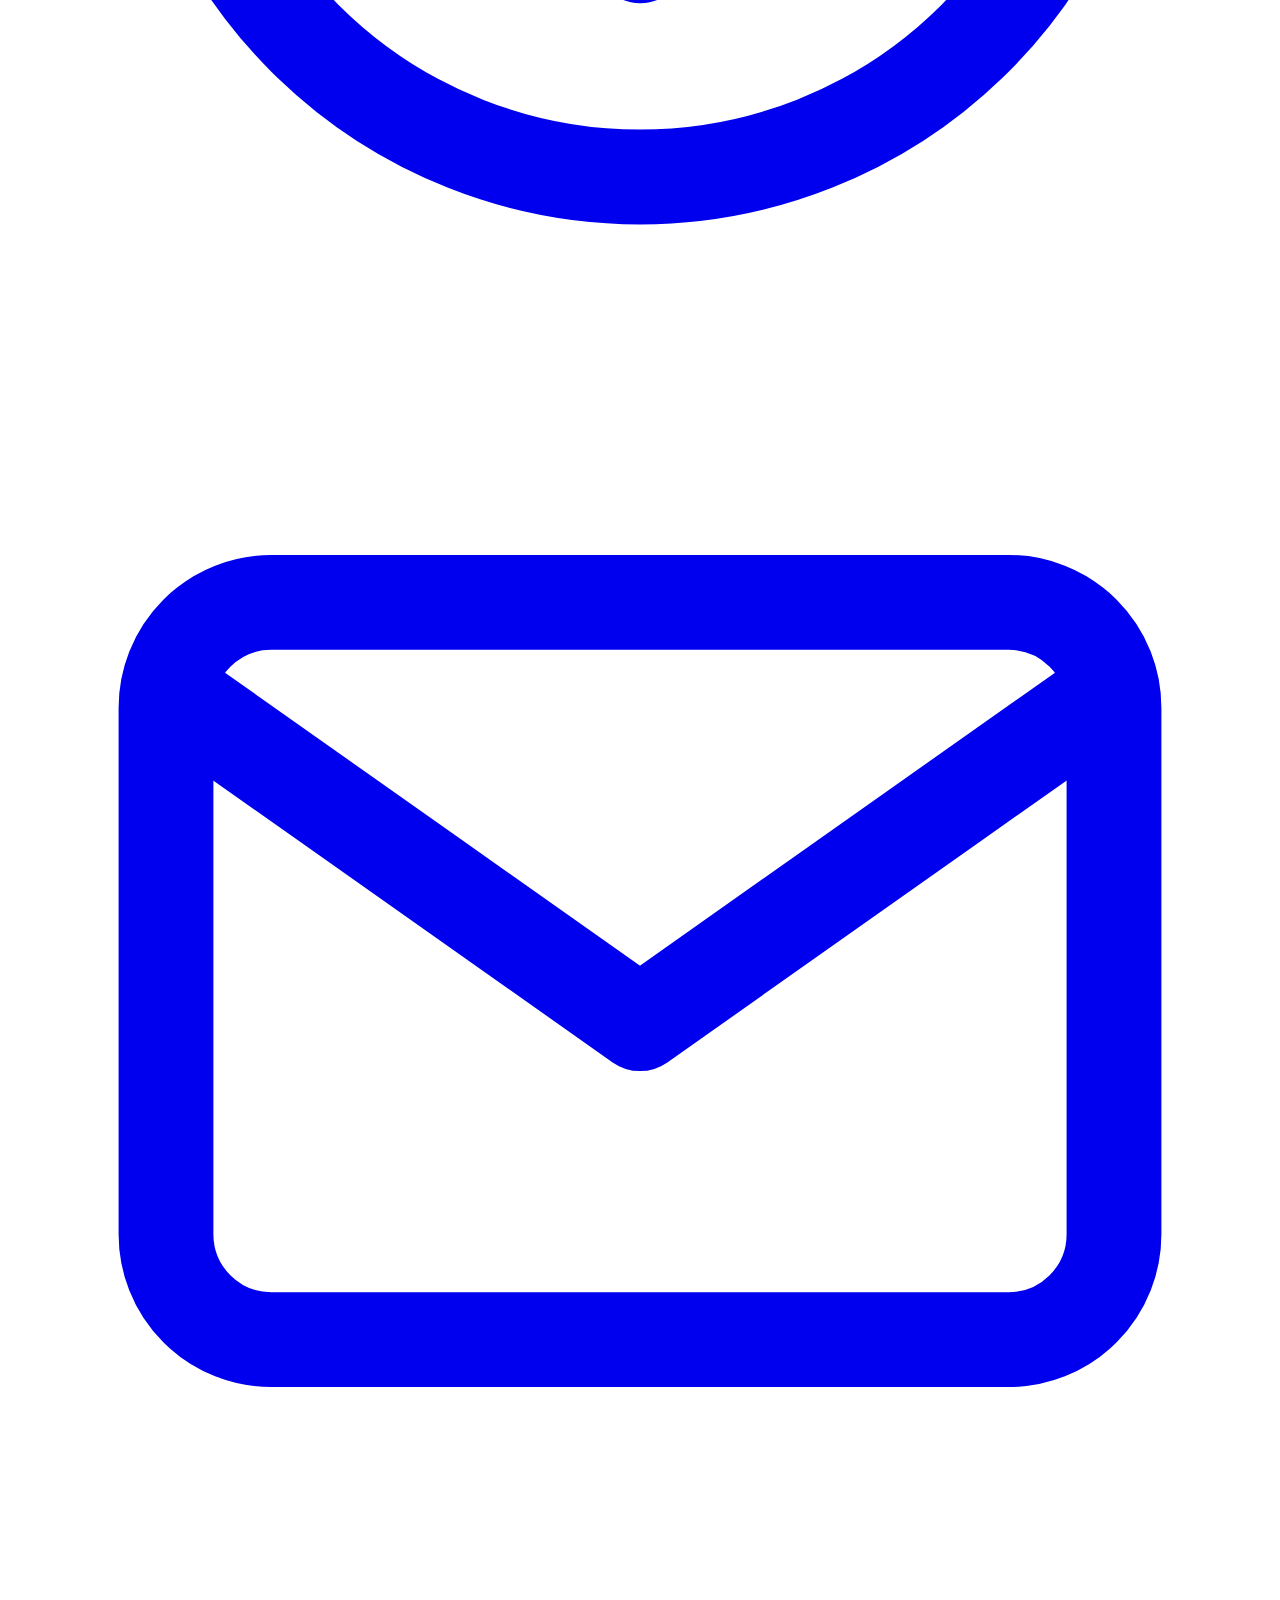
==== commit edee8a39: "Say where renders go and how long they take in the README and help" ====
--- a/docs/index.html
+++ b/docs/index.html
@@ -115,7 +115,7 @@
                 </li>
                 <li class="node node-on">
                     <span class="node-kind">Render</span>
-                    <strong>Draws every in-between, then 2x</strong>
+                    <strong>Draws every in-between at 2x</strong>
                     <span>RIFE 4.25 and Real-ESRGAN on your own GPU. Resolve stays usable</span>
                 </li>
                 <li class="node">
@@ -137,11 +137,11 @@
             <li><svg viewBox="0 0 24 24" fill="none" stroke="currentColor" stroke-width="1.8" stroke-linecap="round" stroke-linejoin="round" aria-hidden="true"><rect x="6" y="6" width="12" height="12" rx="2"/><path d="M9 2v4M15 2v4M9 18v4M15 18v4M2 9h4M2 15h4M18 9h4M18 15h4"/><rect x="9.5" y="9.5" width="5" height="5" rx="1"/></svg><strong>Any DirectX 12 GPU</strong><span>Draws and upscales on the GPU on Windows. A Mac draws on the CPU and upscales with Super Scale</span></li>
         </ul>
         <div class="actions">
-            <a class="btn btn-amber" data-asset="upflow2x-win.zip" href="https://github.com/sidebandstudio/Upflow2x/releases/latest">
+            <a class="btn btn-amber" data-asset="Upflow2xInstaller.exe" href="https://github.com/sidebandstudio/Upflow2x/releases/latest">
                 <svg viewBox="0 0 24 24" fill="none" stroke="currentColor" stroke-width="2.4" stroke-linecap="round" stroke-linejoin="round" aria-hidden="true"><path d="M12 3v12"/><path d="m7 10 5 5 5-5"/><path d="M5 21h14"/></svg>
                 Windows
             </a>
-            <a class="btn btn-amber" data-asset="upflow2x-mac.zip" href="https://github.com/sidebandstudio/Upflow2x/releases/latest">
+            <a class="btn btn-amber" data-asset="Upflow2xInstaller-mac.zip" href="https://github.com/sidebandstudio/Upflow2x/releases/latest">
                 <svg viewBox="0 0 24 24" fill="none" stroke="currentColor" stroke-width="2.4" stroke-linecap="round" stroke-linejoin="round" aria-hidden="true"><path d="M12 3v12"/><path d="m7 10 5 5 5-5"/><path d="M5 21h14"/></svg>
                 macOS
             </a>
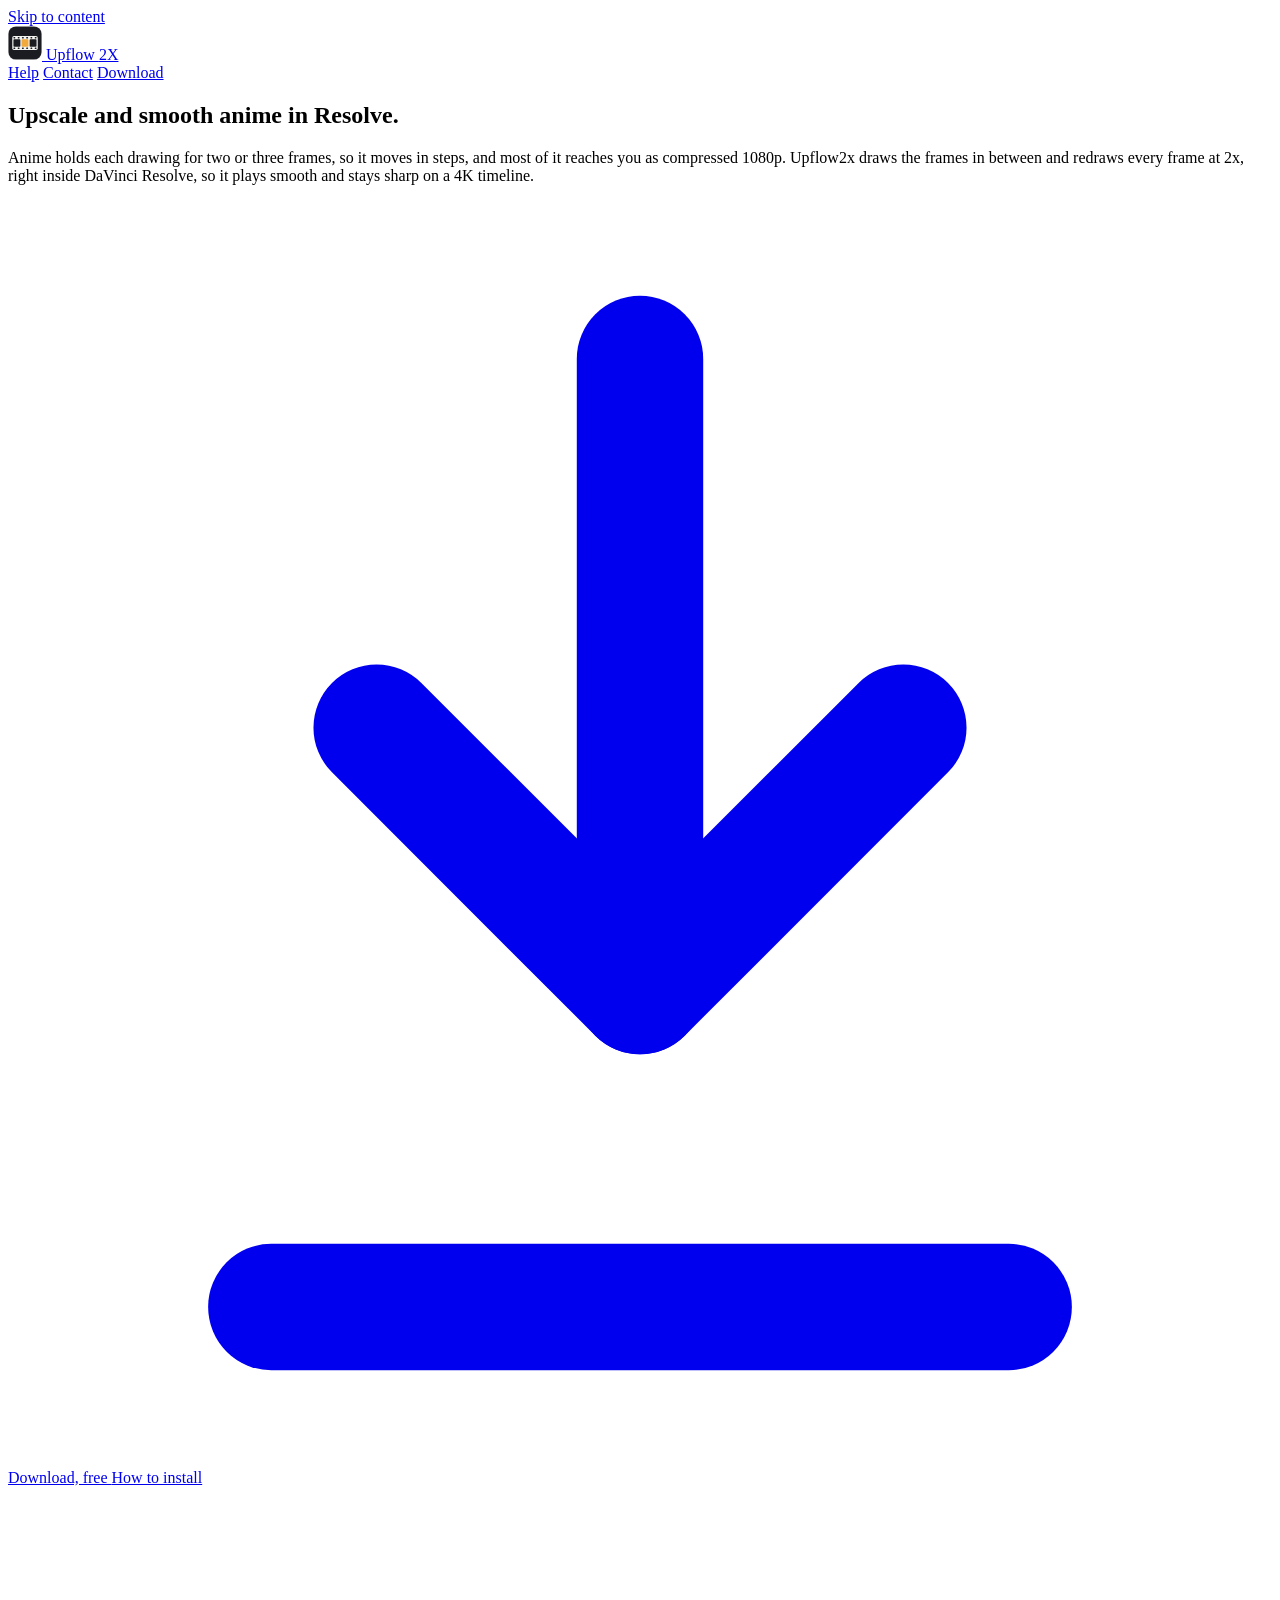
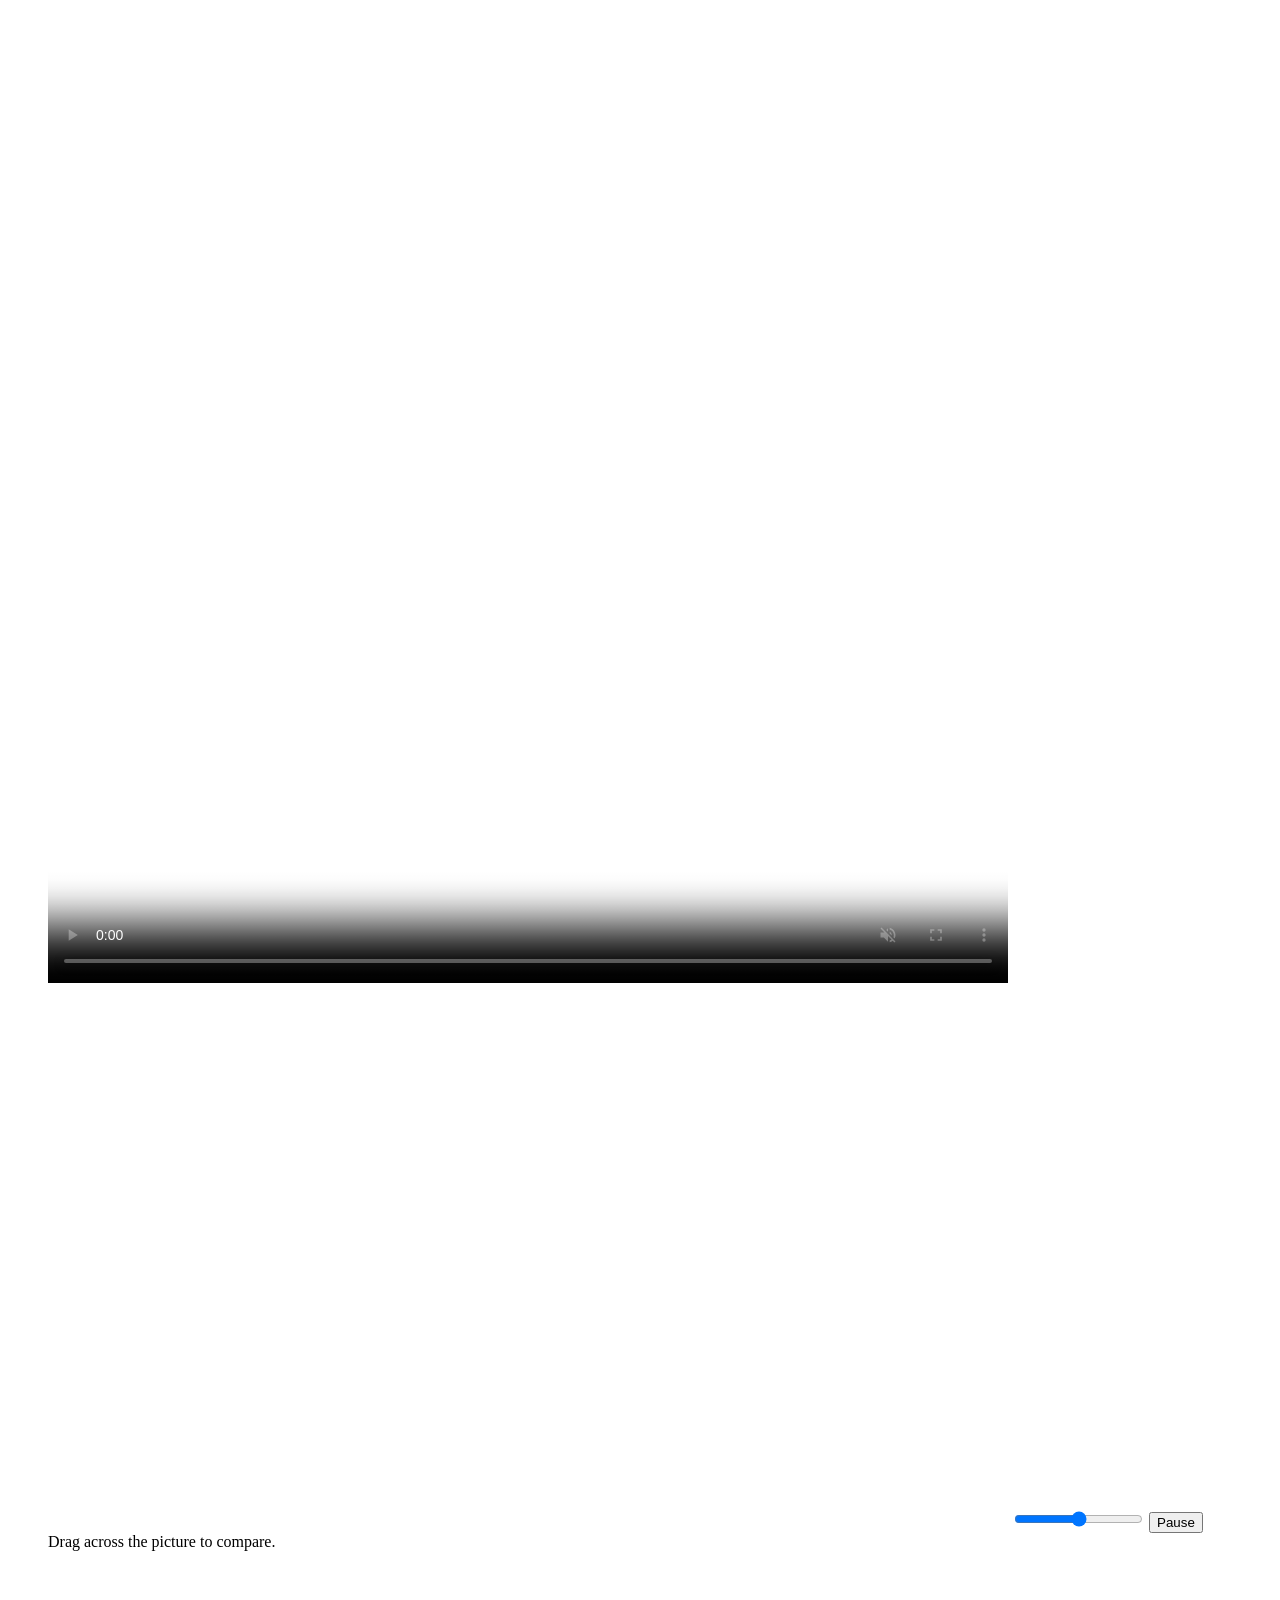
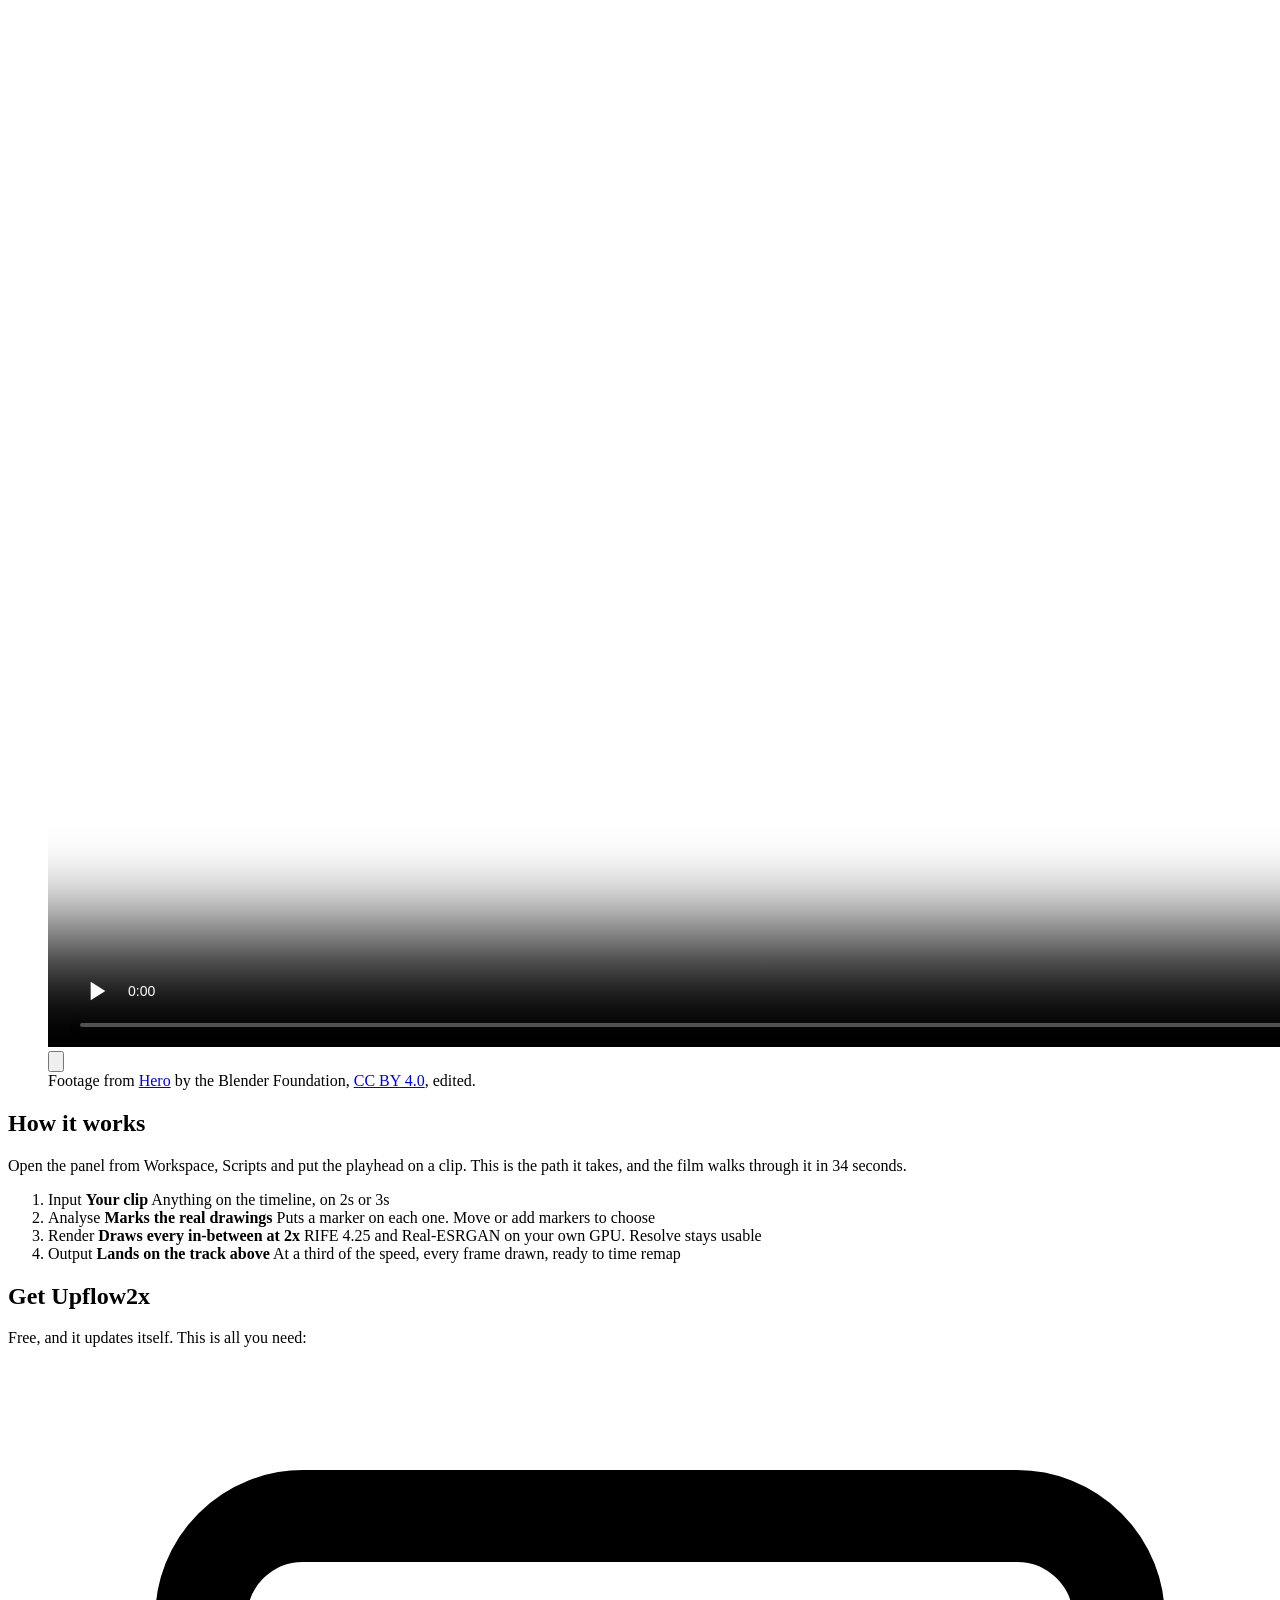
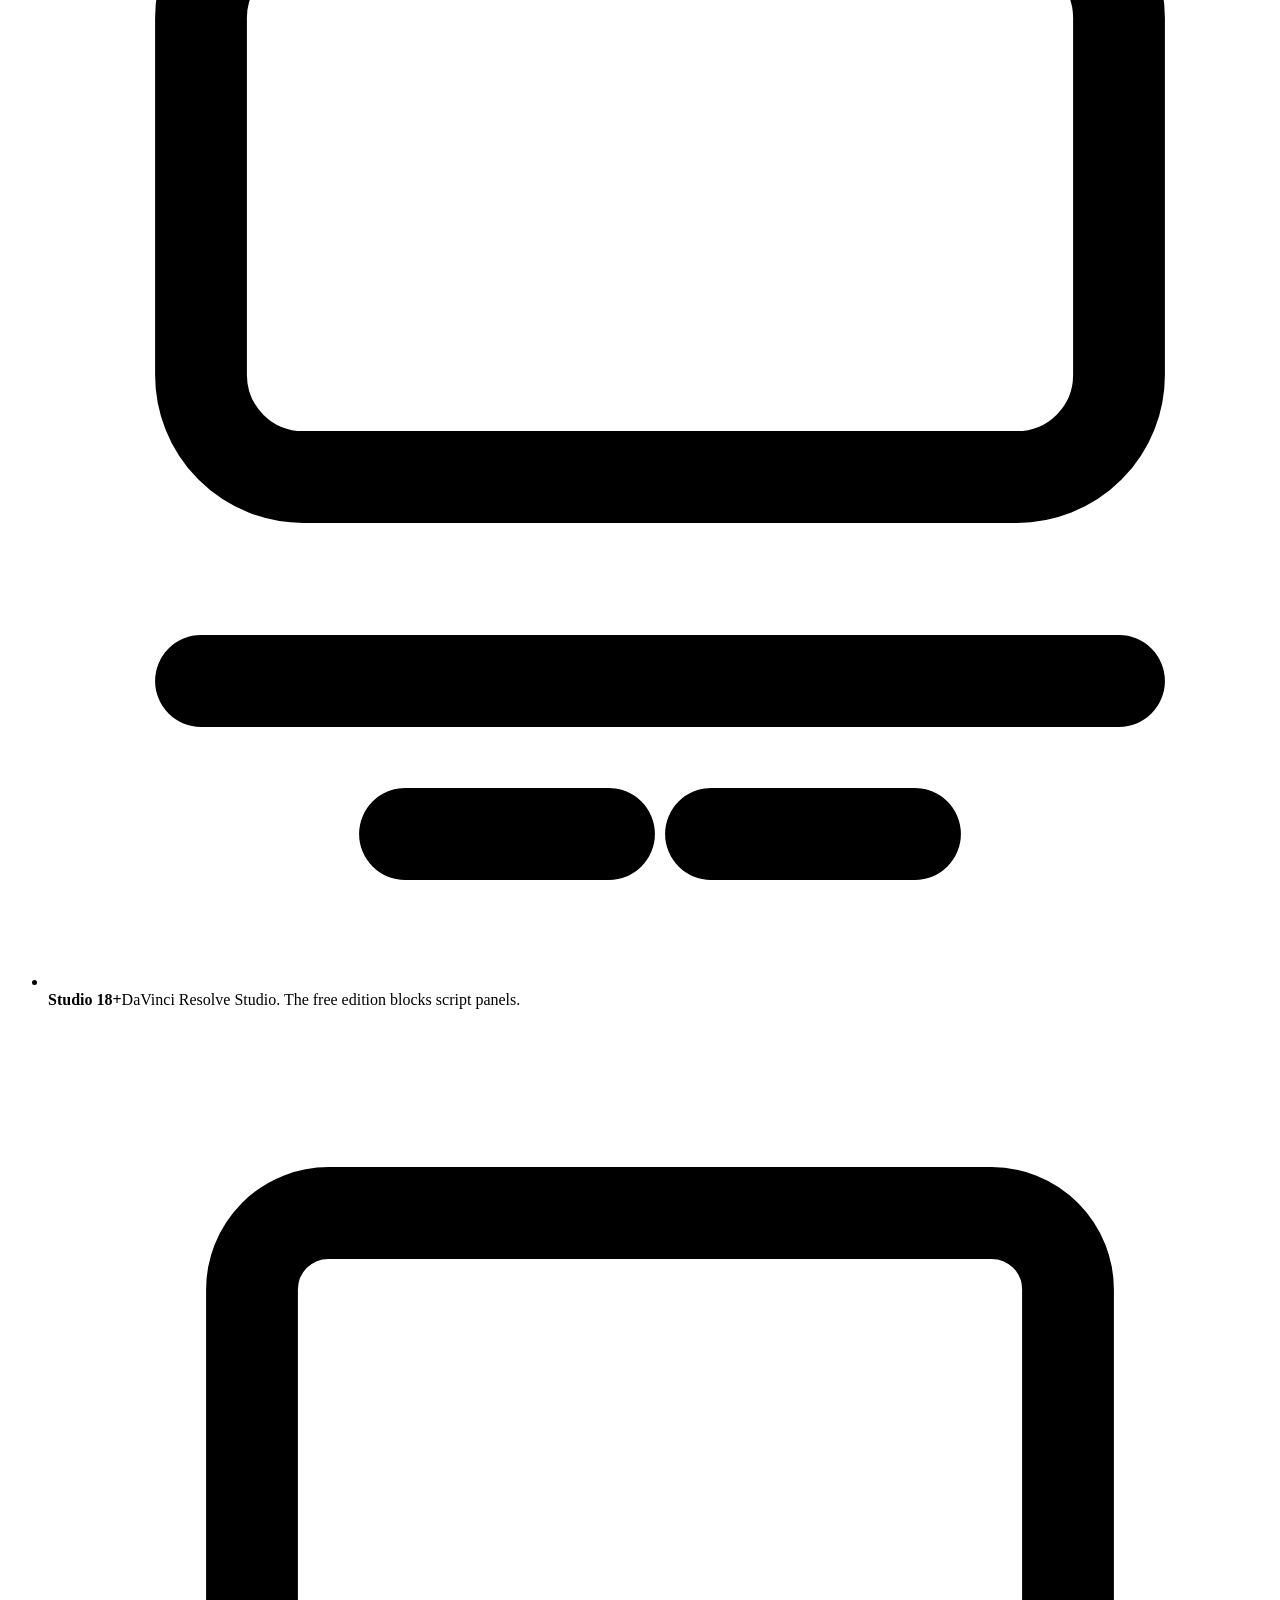
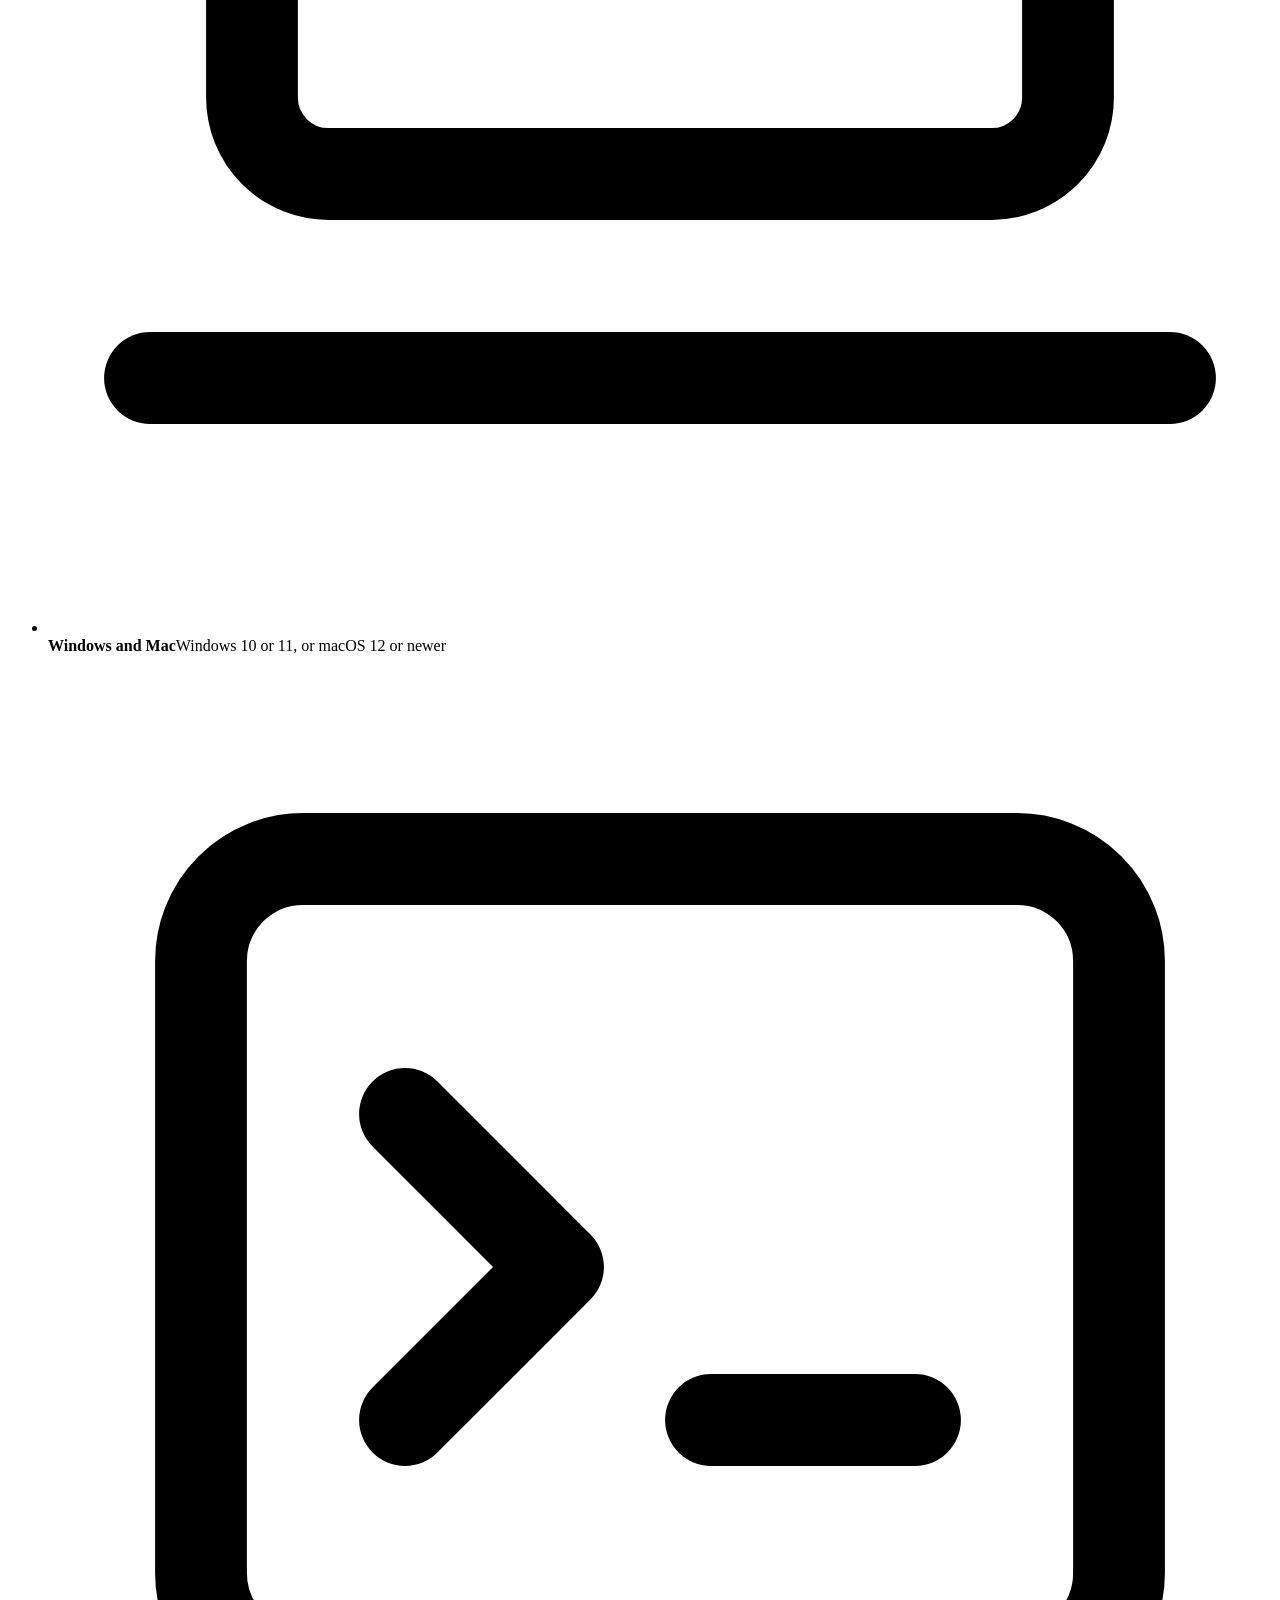
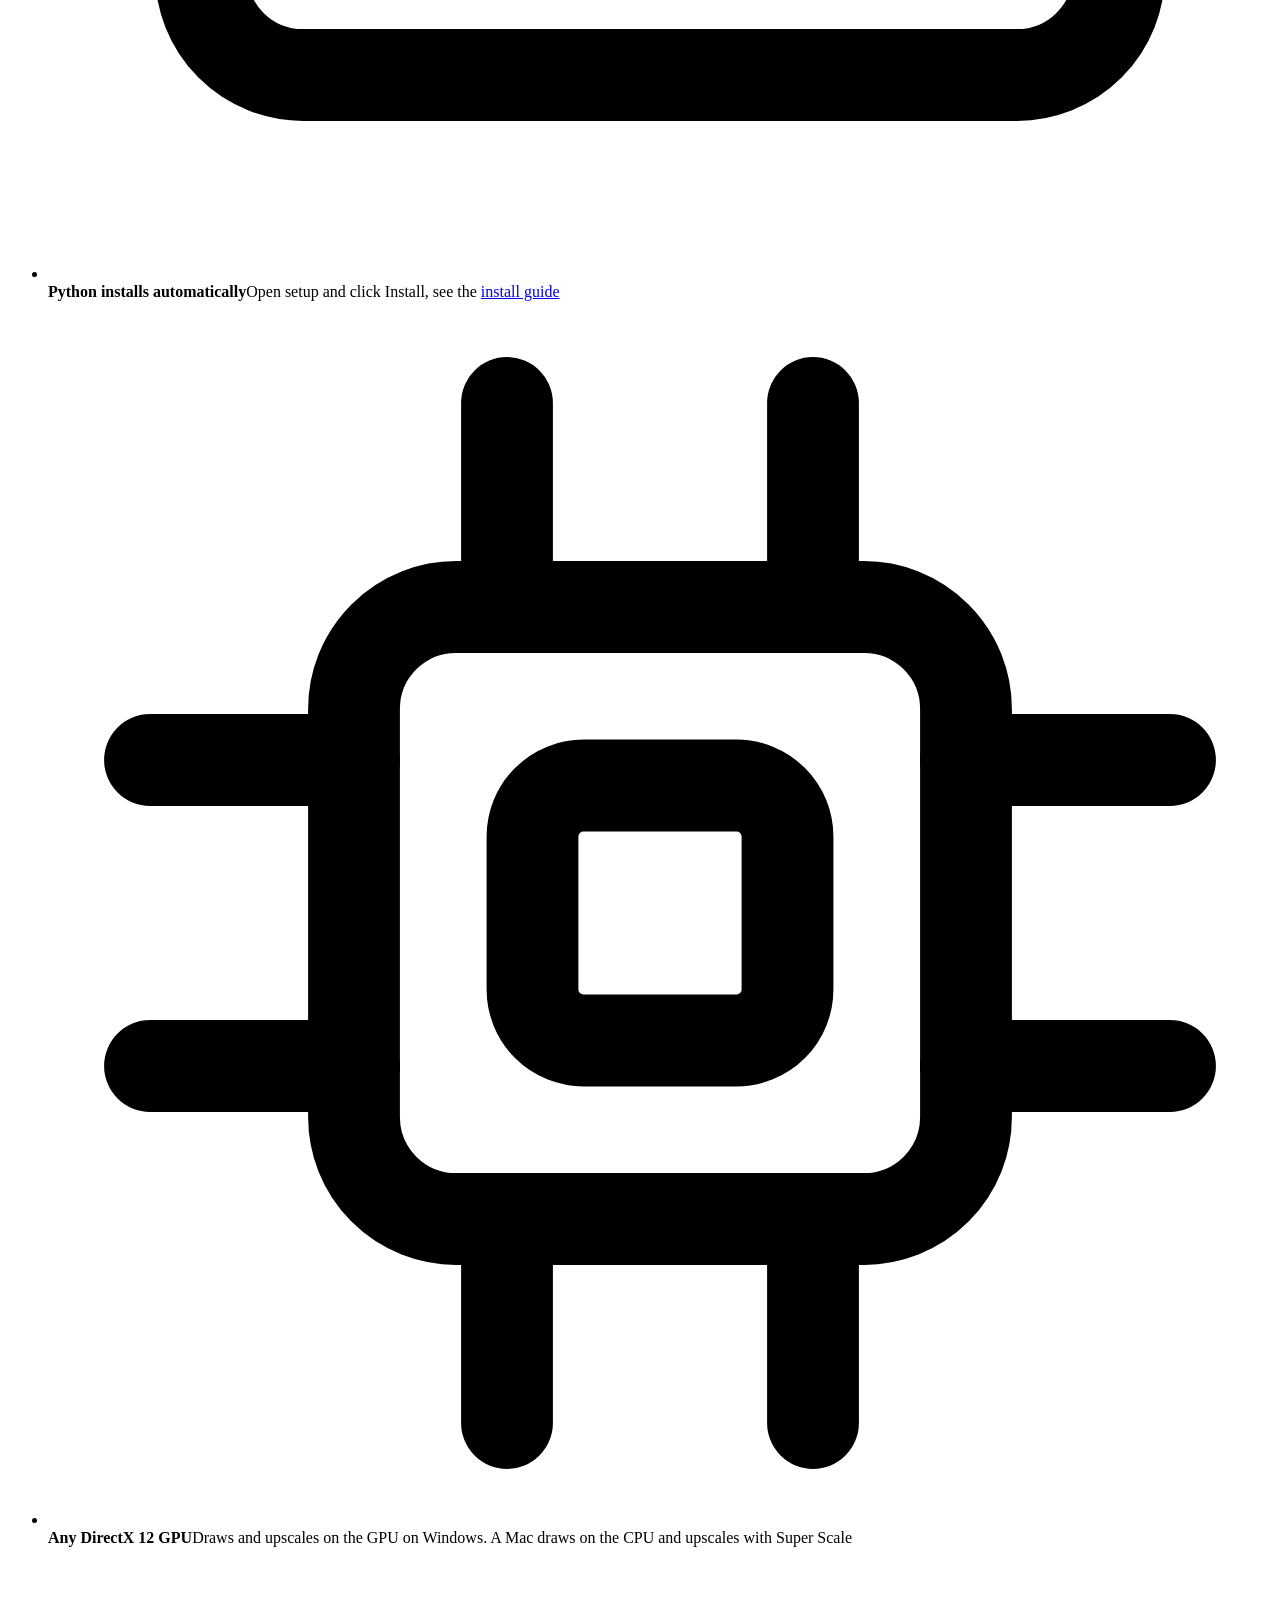
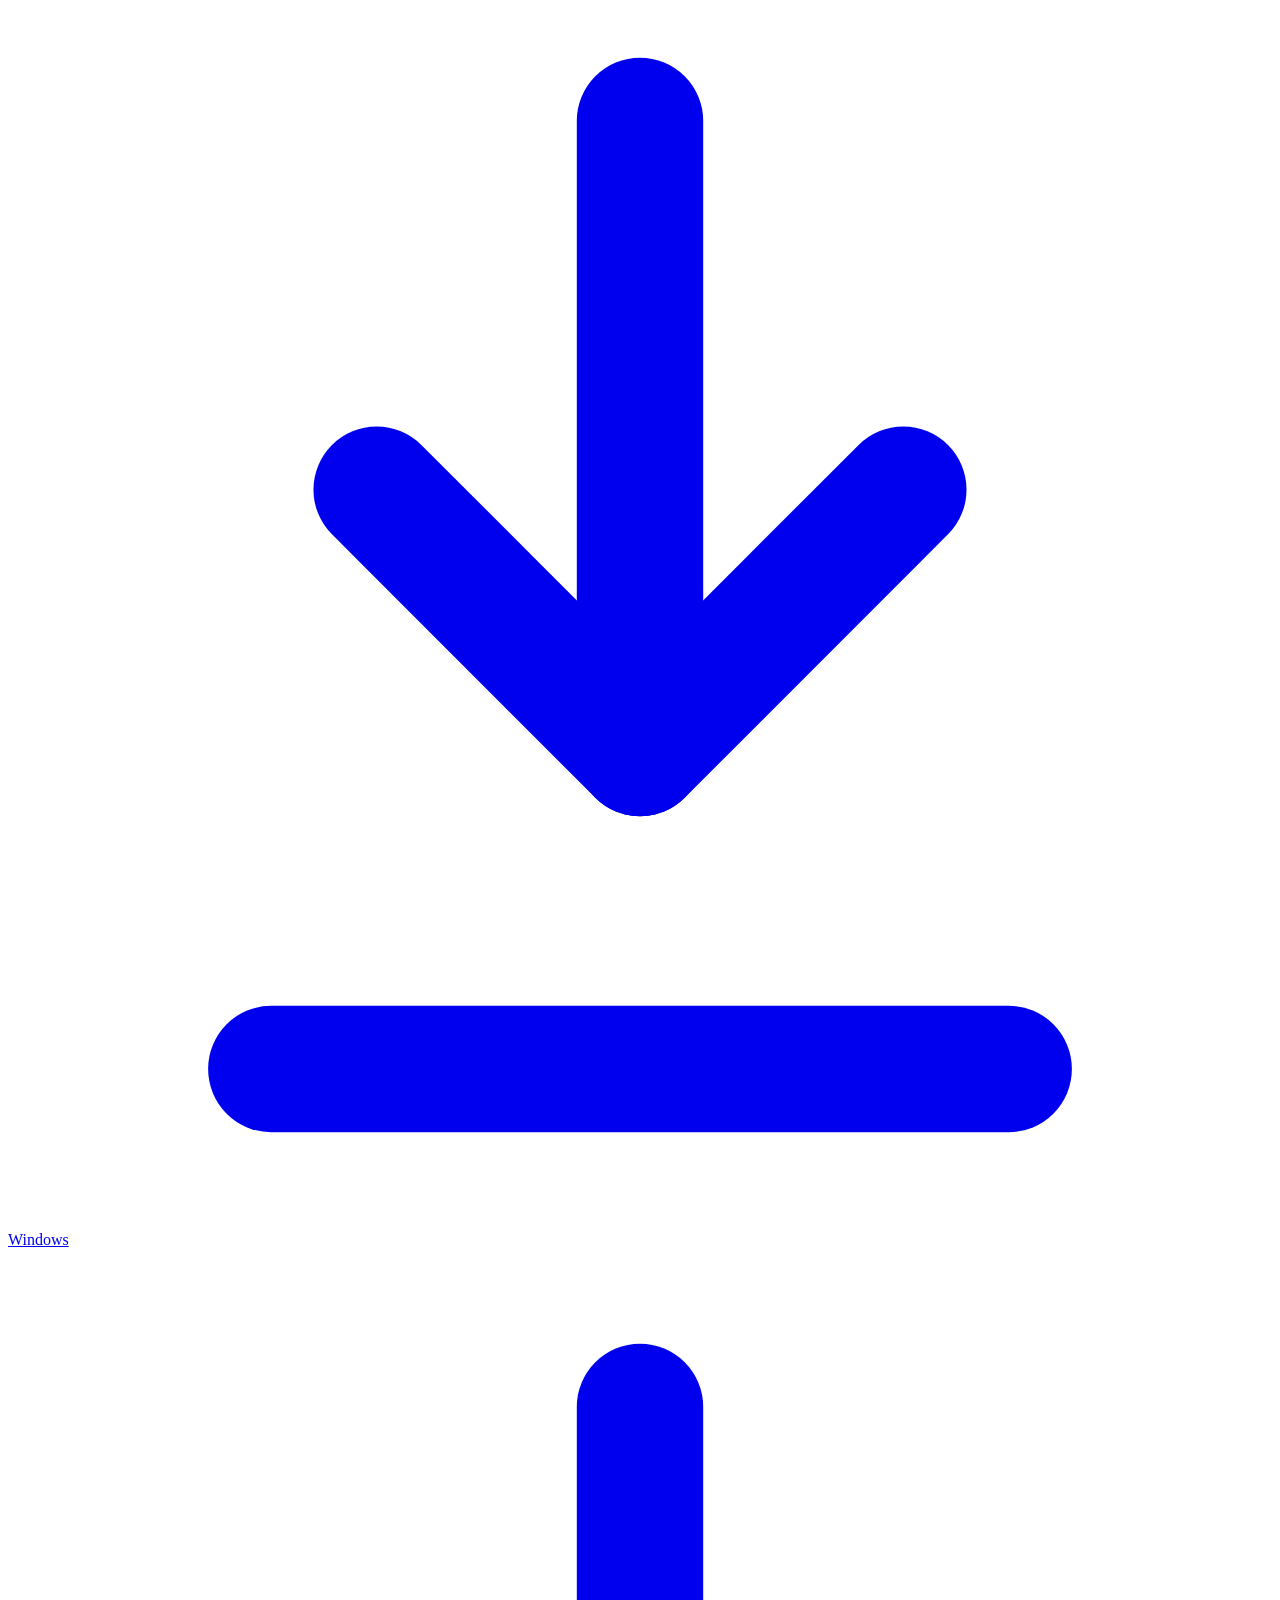
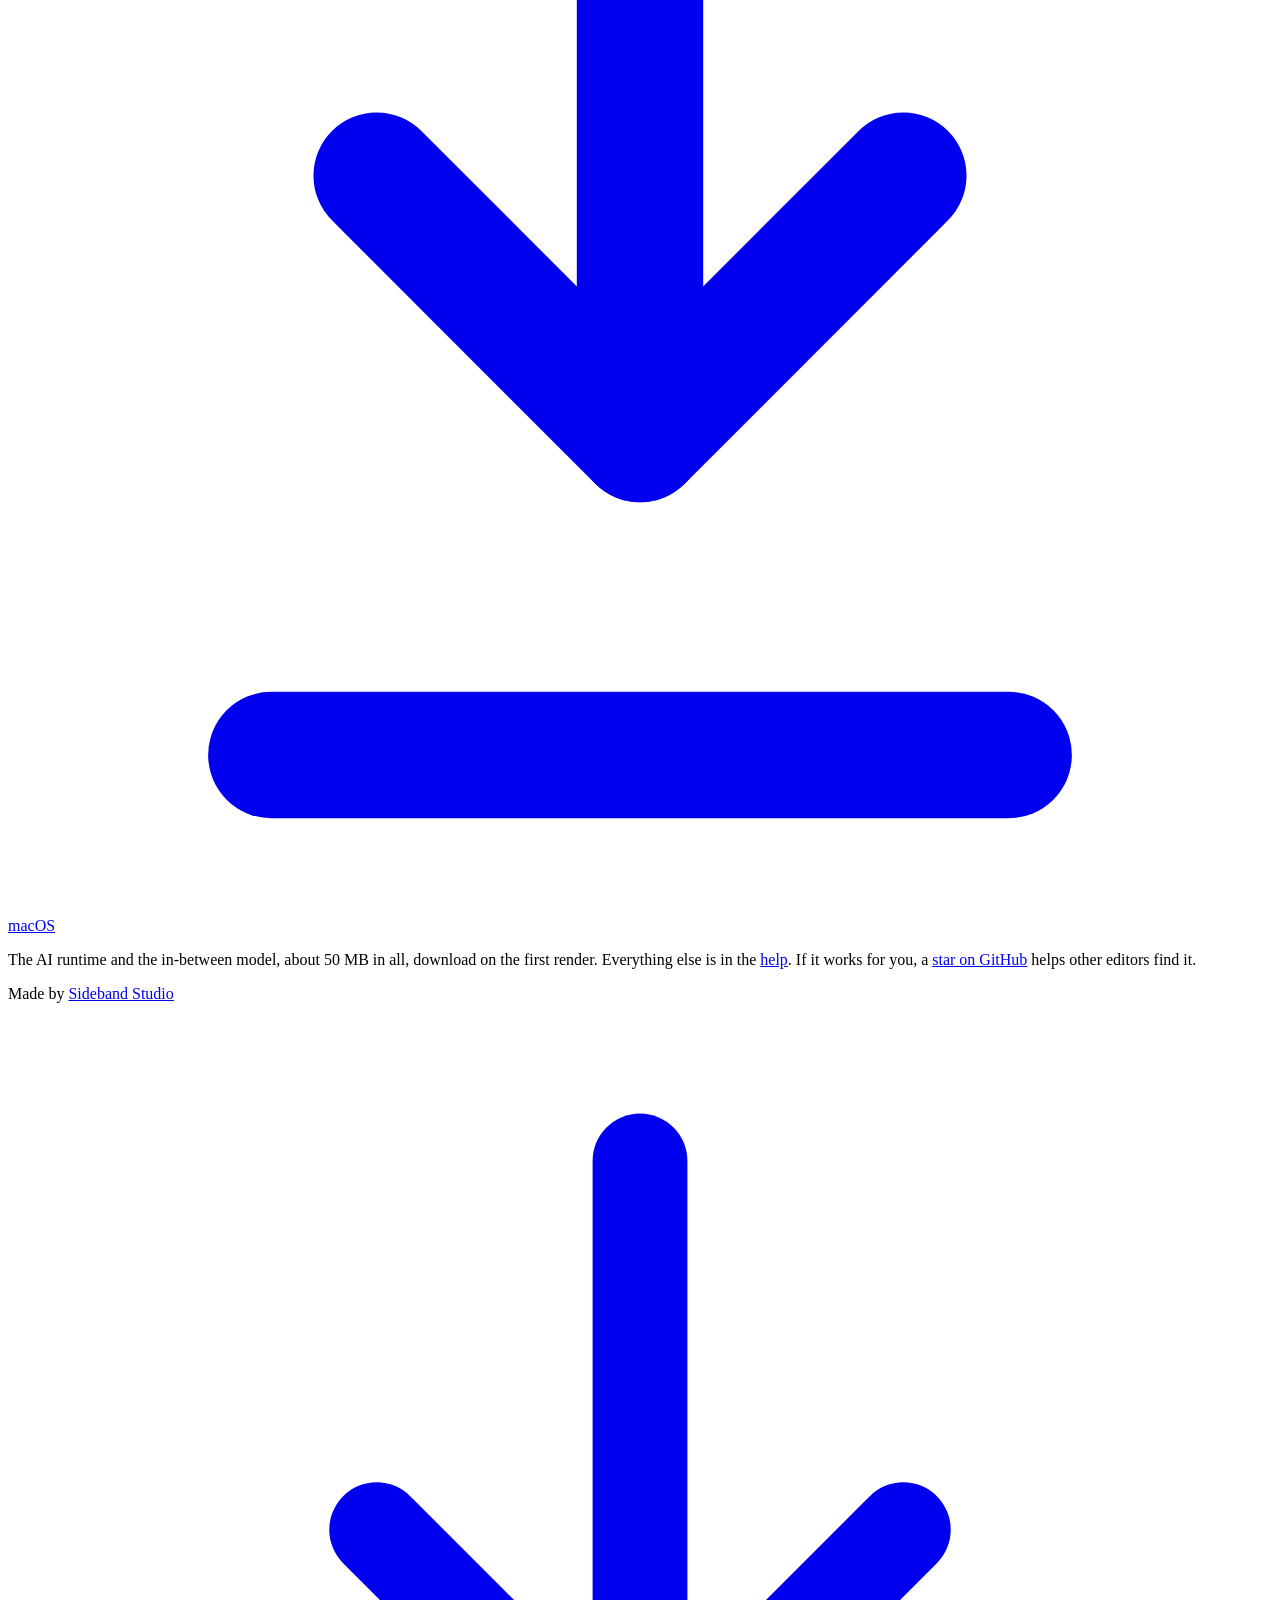
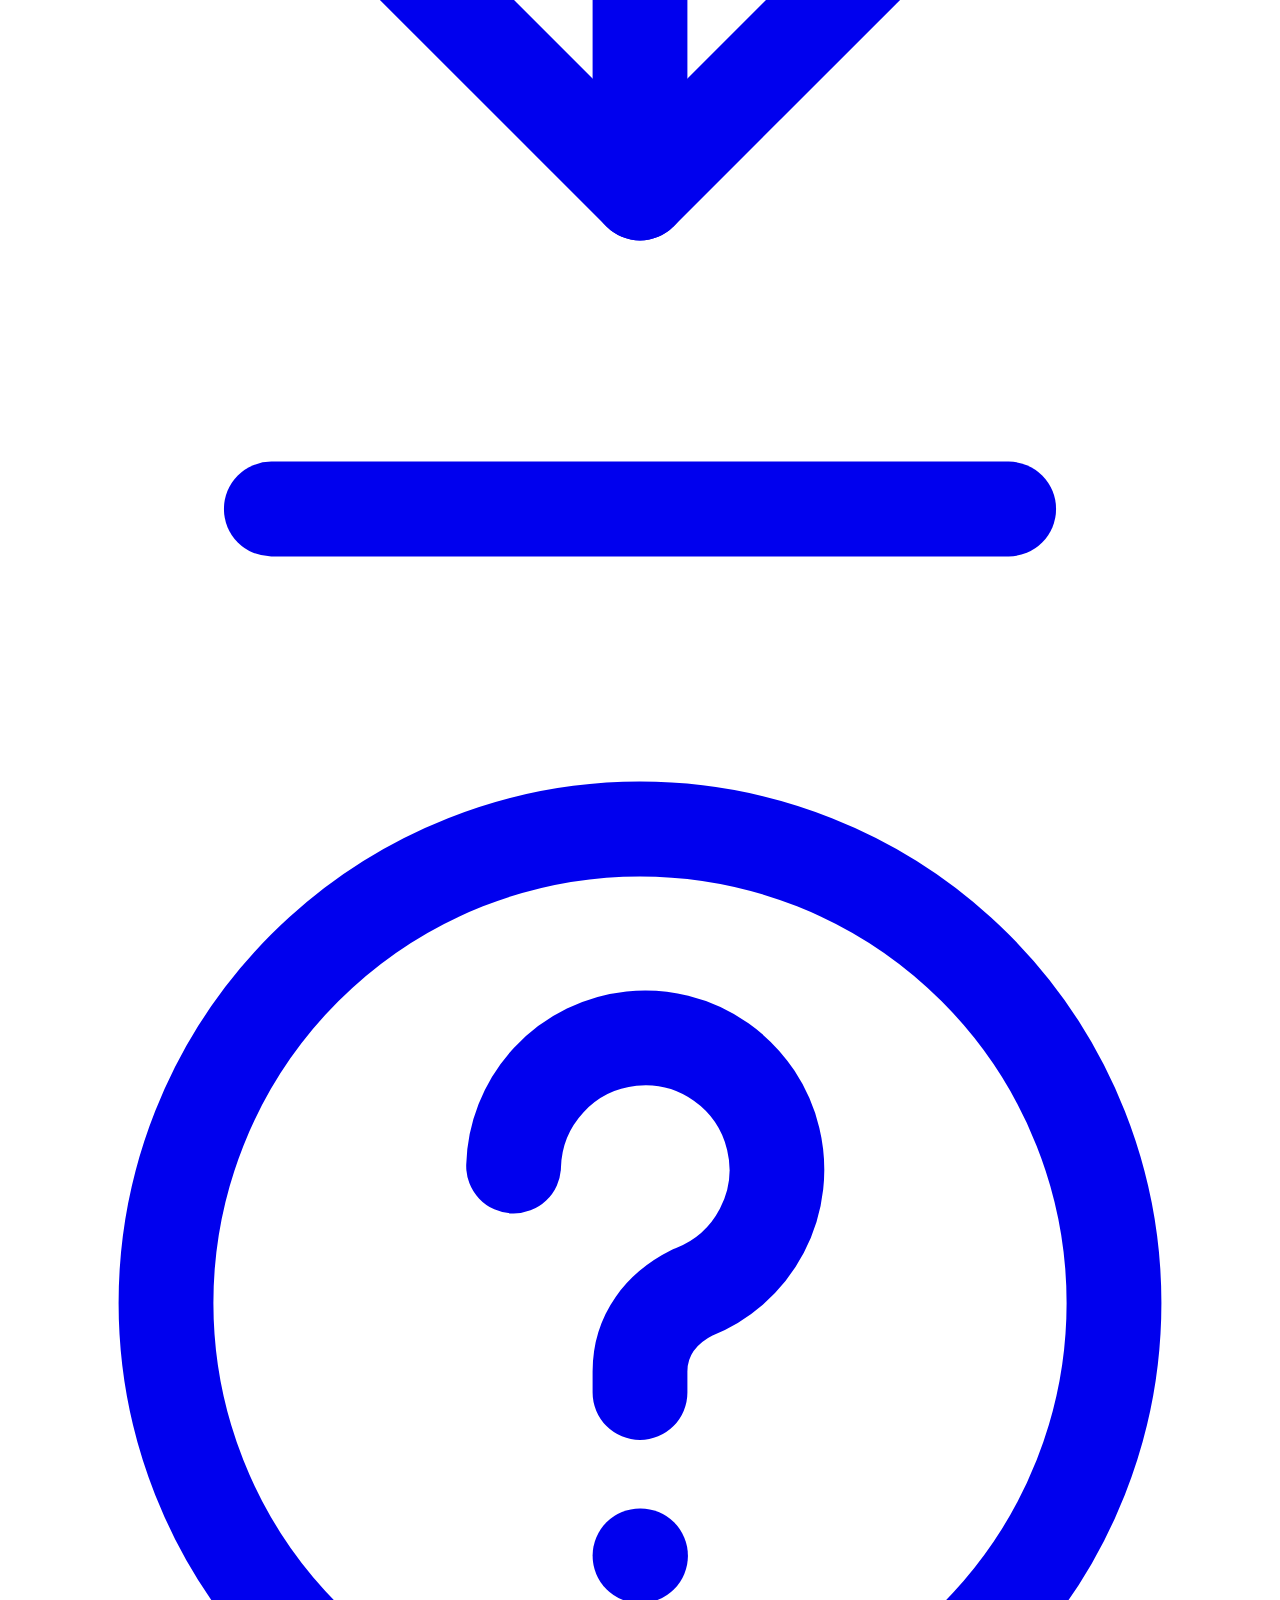
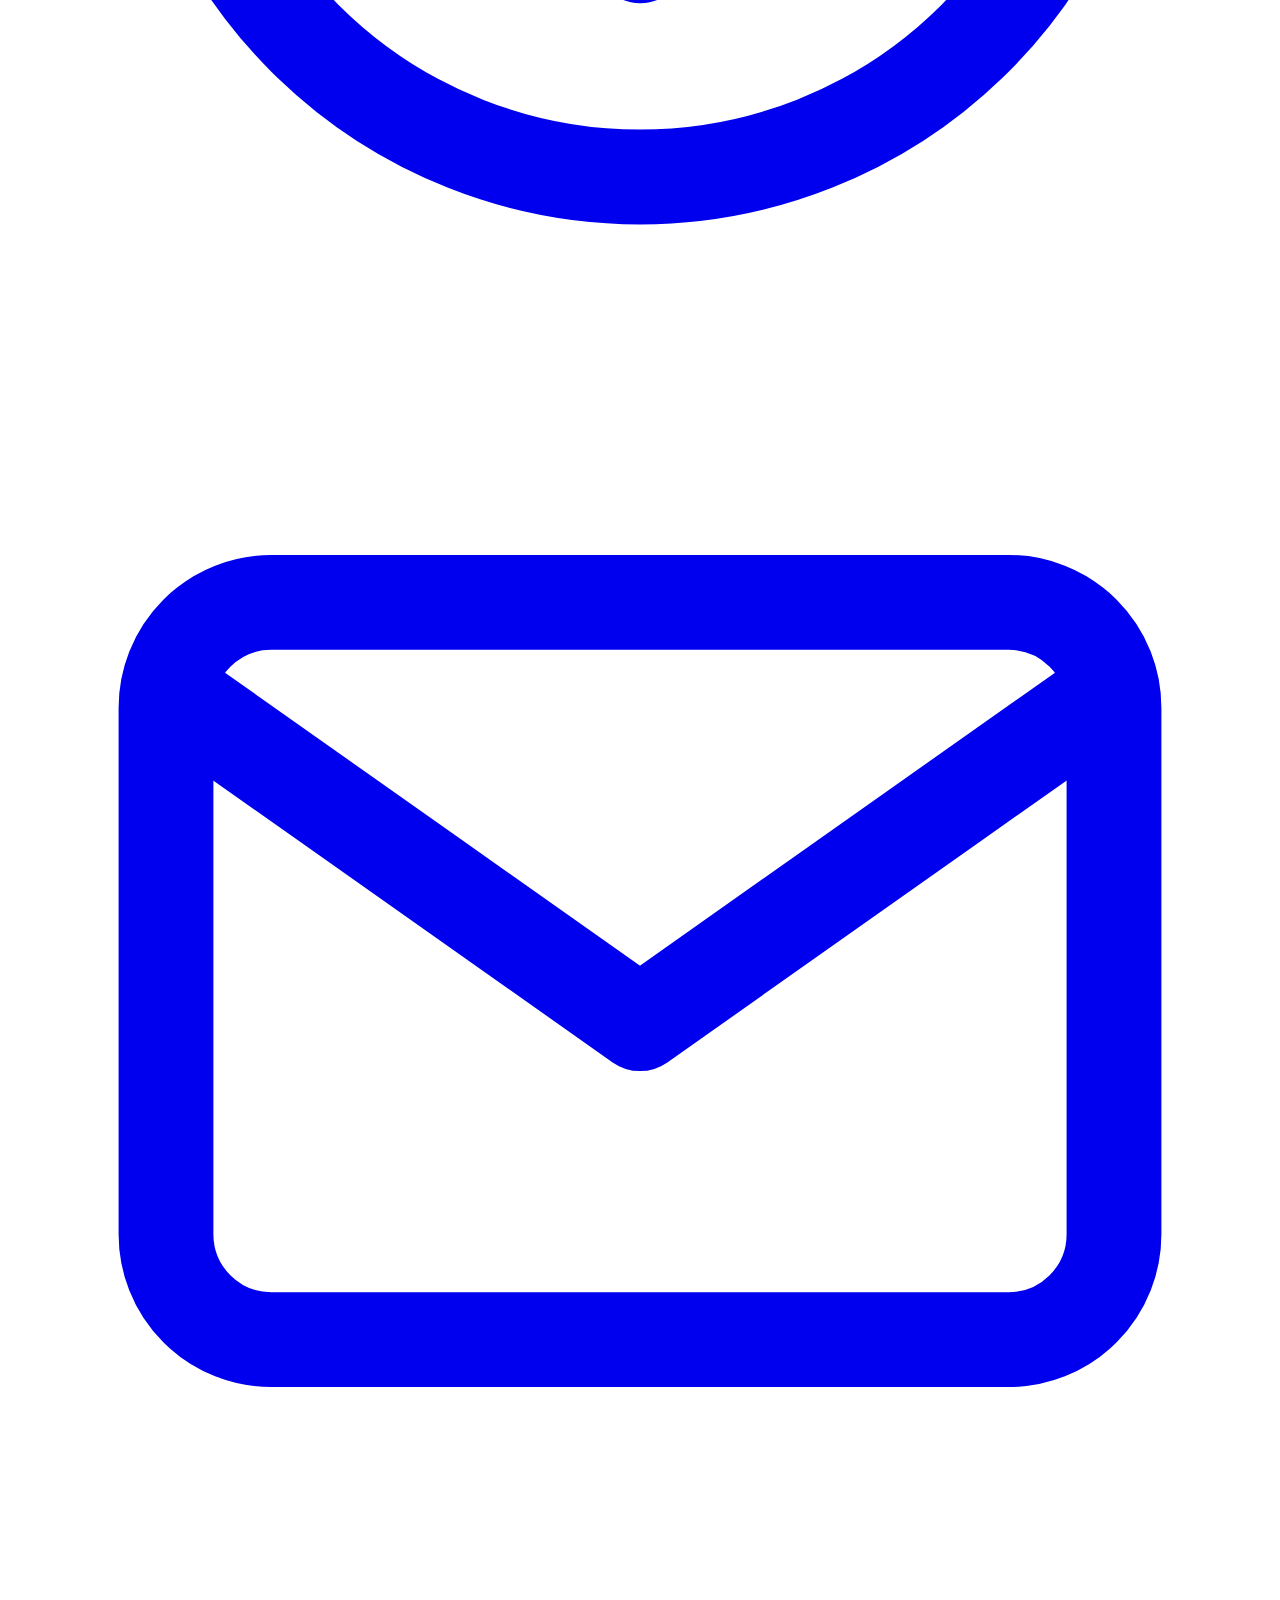
==== commit dc9a8e42: "Walk through the unsigned-setup prompts and split the 50 MB download" ====
--- a/docs/index.html
+++ b/docs/index.html
@@ -146,7 +146,7 @@
                 macOS
             </a>
         </div>
-        <p class="note">The in-between model, about 50 MB, downloads on the first render. Everything else is in the <a href="help.html">help</a>. If it works for you, a <a href="https://github.com/sidebandstudio/Upflow2x">star on GitHub</a> helps other editors find it.</p>
+        <p class="note">The AI runtime and the in-between model, about 50 MB in all, download on the first render. Everything else is in the <a href="help.html">help</a>. If it works for you, a <a href="https://github.com/sidebandstudio/Upflow2x">star on GitHub</a> helps other editors find it.</p>
     </section>
 
 </main>
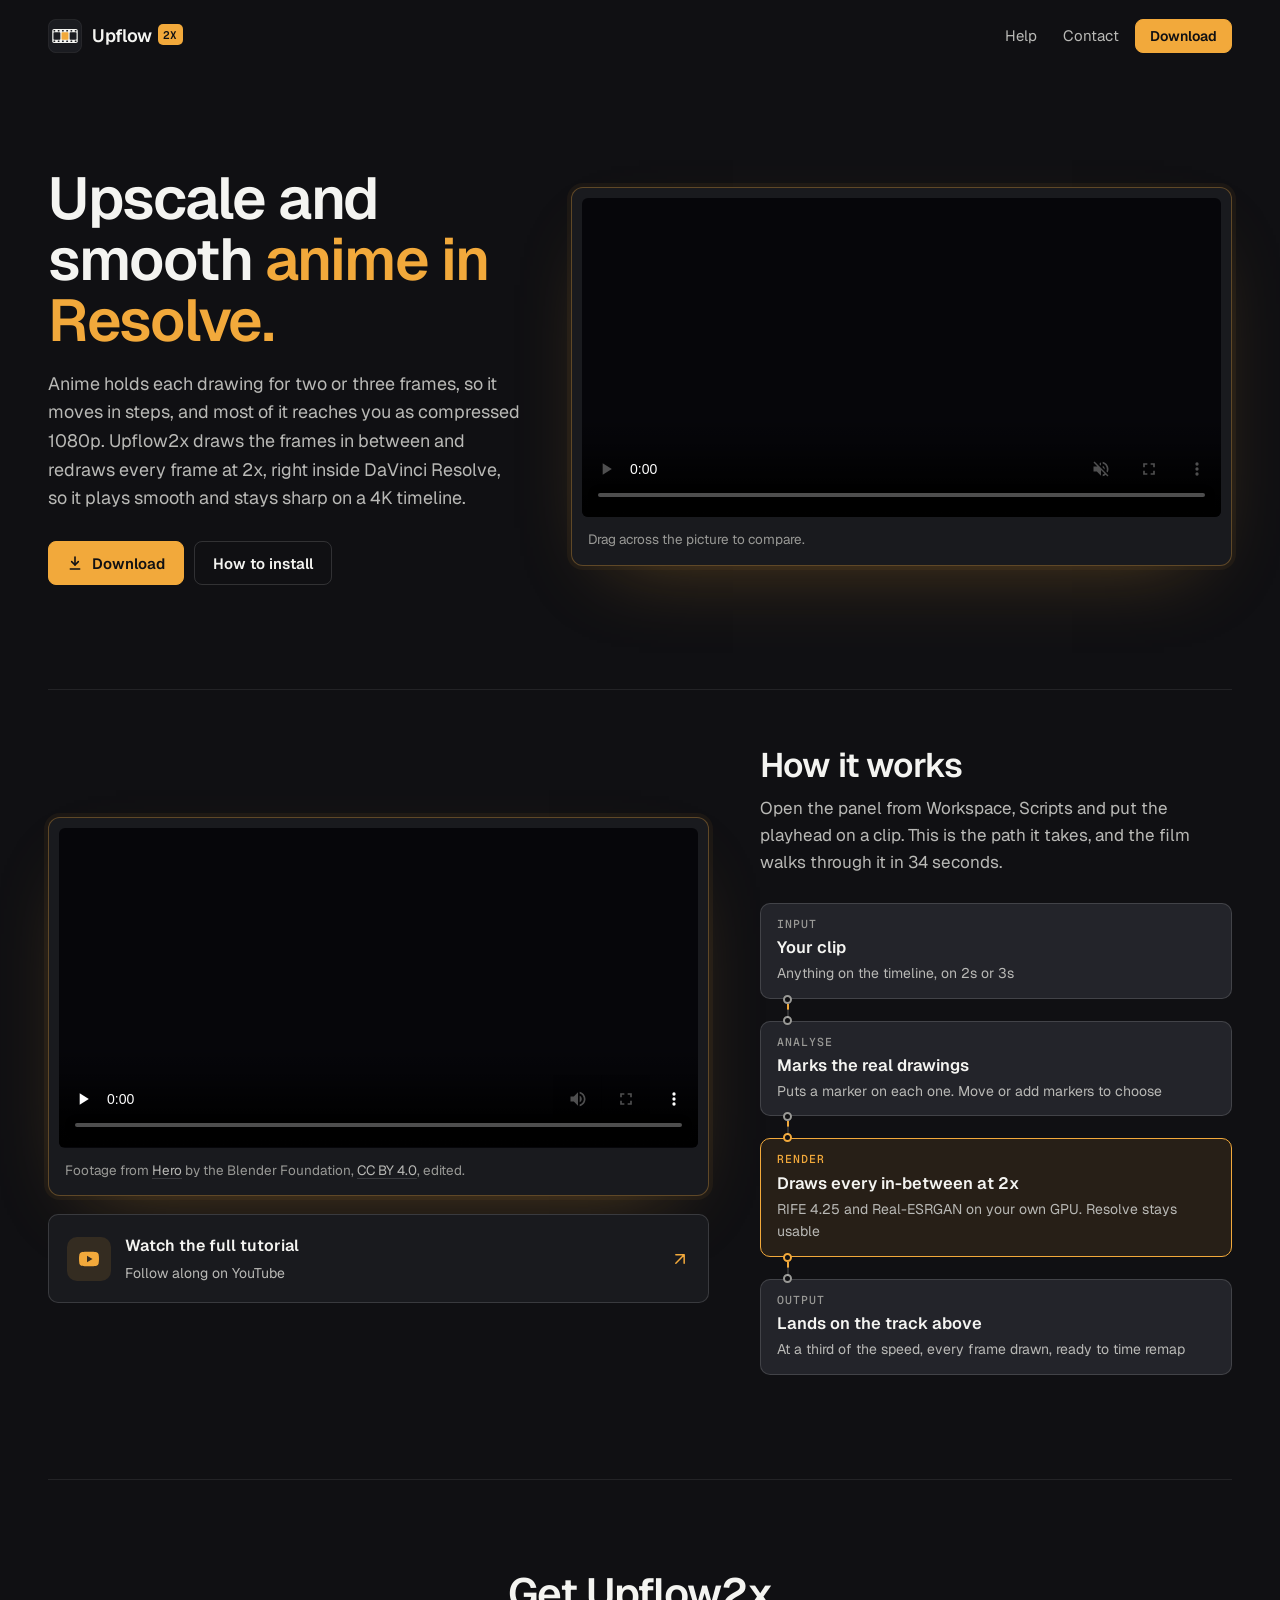
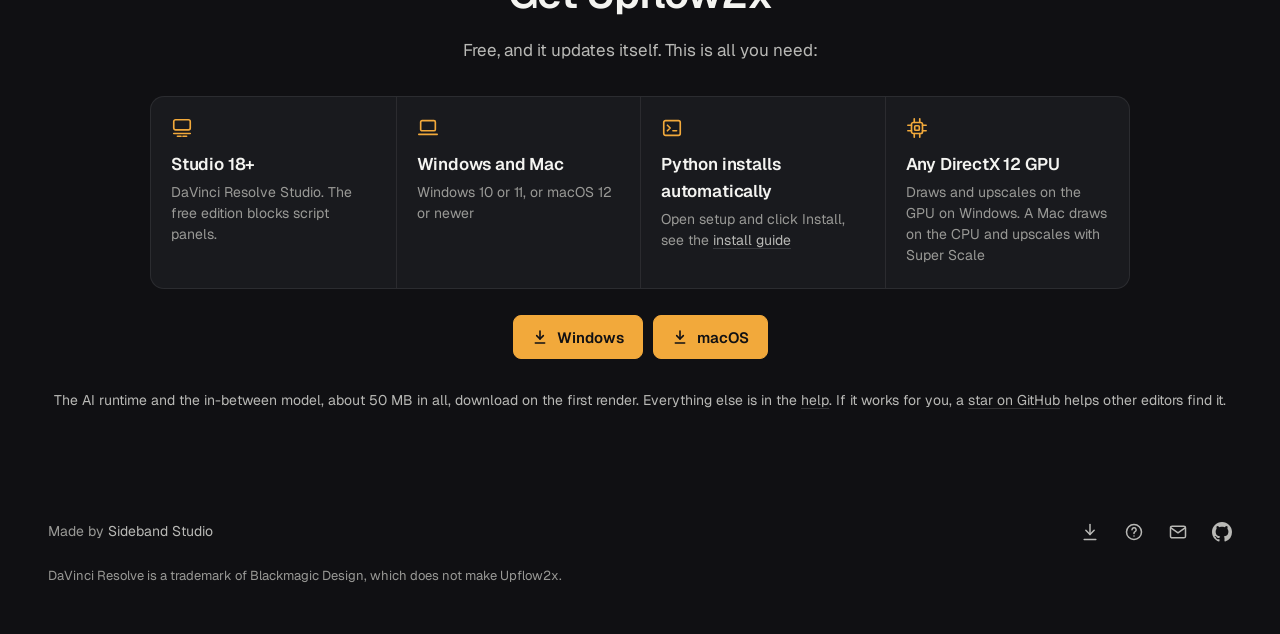
==== commit 9b6843ef: "Update download label and add YouTube tutorial" ====
--- a/docs/index.html
+++ b/docs/index.html
@@ -22,7 +22,7 @@
     <link rel="preconnect" href="https://fonts.gstatic.com" crossorigin>
     <link href="https://fonts.googleapis.com/css2?family=Geist:wght@400;500;600&family=Geist+Mono:wght@500&display=swap" rel="stylesheet">
     <script>document.documentElement.classList.add('js-motion');</script>
-    <link rel="stylesheet" href="css/site.css?v=20261027o">
+    <link rel="stylesheet" href="css/site.css?v=20261111a">
 </head>
 <body>
 <a class="skip" href="#main">Skip to content</a>
@@ -67,7 +67,7 @@
             <div class="actions">
                 <a class="btn btn-amber" href="download.html">
                     <svg viewBox="0 0 24 24" fill="none" stroke="currentColor" stroke-width="2.4" stroke-linecap="round" stroke-linejoin="round" aria-hidden="true"><path d="M12 3v12"/><path d="m7 10 5 5 5-5"/><path d="M5 21h14"/></svg>
-                    Download, free
+                    Download
                 </a>
                 <a class="btn" href="help.html#windows">How to install</a>
             </div>
@@ -88,6 +88,7 @@
     </section>
 
     <section class="section how" id="how" aria-labelledby="how-title" data-reveal>
+        <div class="how-media">
             <figure class="panel film">
                 <div class="player">
                     <video src="assets/demo/promo.mp4" poster="assets/demo/promo-resolve.jpg" controls playsinline preload="none"
@@ -99,6 +100,17 @@
                 </div>
                 <figcaption>Footage from <a href="https://studio.blender.org/projects/hero/">Hero</a> by the Blender Foundation, <a href="https://creativecommons.org/licenses/by/4.0/">CC BY 4.0</a>, edited.</figcaption>
             </figure>
+            <a class="tutorial" href="https://www.youtube.com/watch?v=5XfLBFodP0A" target="_blank" rel="noopener noreferrer">
+                <span class="tutorial-icon" aria-hidden="true">
+                    <svg viewBox="0 0 24 24" fill="currentColor"><path d="M21.6 7.2a2.8 2.8 0 0 0-2-2C17.8 4.7 12 4.7 12 4.7s-5.8 0-7.6.5a2.8 2.8 0 0 0-2 2A29 29 0 0 0 2 12a29 29 0 0 0 .4 4.8 2.8 2.8 0 0 0 2 2c1.8.5 7.6.5 7.6.5s5.8 0 7.6-.5a2.8 2.8 0 0 0 2-2A29 29 0 0 0 22 12a29 29 0 0 0-.4-4.8ZM10 15.2V8.8l5.5 3.2-5.5 3.2Z"/></svg>
+                </span>
+                <span class="tutorial-copy">
+                    <strong>Watch the full tutorial</strong>
+                    <span>Follow along on YouTube</span>
+                </span>
+                <svg class="tutorial-arrow" viewBox="0 0 24 24" fill="none" stroke="currentColor" stroke-width="1.8" stroke-linecap="round" stroke-linejoin="round" aria-hidden="true"><path d="M7 17 17 7M7 7h10v10"/></svg>
+            </a>
+        </div>
         <div class="how-text">
             <h2 id="how-title">How it works</h2>
             <p>Open the panel from Workspace, Scripts and put the playhead on a clip. This is the path it takes, and the film walks through it in 34 seconds.</p>
--- a/docs/css/site.css
+++ b/docs/css/site.css
@@ -0,0 +1,731 @@
+/* Upflow2x. Minimal: grey surfaces, one amber, plain type, and the footage
+   doing the talking. */
+
+:root {
+    --bg: #101013;
+    --panel: #191a1e;
+    --raise: #23242a;
+    --stage: #06060a;
+    --line: rgba(255, 255, 255, .08);
+    --line-strong: rgba(255, 255, 255, .14);
+    --text: #f4f4f1;
+    --soft: #b9b9b6;
+    --mute: #999996;
+    --amber: #f2a93b;
+    --amber-hover: #f6bd63;
+
+    --sans: 'Geist', 'Segoe UI', system-ui, sans-serif;
+    --mono: 'Geist Mono', ui-monospace, 'Cascadia Mono', Consolas, monospace;
+
+    --page: 1200px;
+    --gutter: clamp(20px, 5vw, 48px);
+
+    --ease-out: cubic-bezier(.2, .7, .3, 1);
+}
+
+*, *::before, *::after { box-sizing: border-box; }
+html { -webkit-text-size-adjust: 100%; scroll-behavior: smooth; }
+@media (prefers-reduced-motion: reduce) { html { scroll-behavior: auto; } }
+
+body {
+    margin: 0;
+    font: 400 17px/1.6 var(--sans);
+    color: var(--text);
+    background: var(--bg);
+    -webkit-font-smoothing: antialiased;
+}
+
+img, video, canvas, svg { display: block; max-width: 100%; }
+a { color: inherit; text-decoration-color: var(--line-strong); text-underline-offset: 3px;
+    transition: color .15s ease, text-decoration-color .15s ease; }
+a:hover { color: var(--amber); text-decoration-color: currentColor; }
+:focus-visible { outline: 2px solid var(--amber); outline-offset: 3px; border-radius: 4px; }
+p { margin: 0; }
+code, kbd {
+    font: 500 .88em/1.4 var(--mono);
+    padding: .08em .36em;
+    border-radius: 4px;
+    background: var(--raise);
+    color: var(--text);
+    overflow-wrap: anywhere;
+}
+h1, h2 { margin: 0; font-weight: 600; letter-spacing: -.025em; }
+
+.wrap { width: min(100% - 2 * var(--gutter), var(--page)); margin-inline: auto; }
+
+.sr-only {
+    position: absolute; width: 1px; height: 1px; padding: 0; margin: -1px;
+    overflow: hidden; clip: rect(0 0 0 0); white-space: nowrap; border: 0;
+}
+
+.skip {
+    position: absolute; left: 12px; top: -60px; z-index: 10;
+    background: var(--amber); color: var(--bg); padding: 8px 14px; border-radius: 6px;
+    text-decoration: none; font-weight: 600;
+}
+.skip:focus { top: 12px; }
+
+.label {
+    font: 500 12px/1.4 var(--mono);
+    letter-spacing: .08em;
+    text-transform: uppercase;
+    color: var(--mute);
+}
+
+/* header */
+
+.top .wrap {
+    display: flex;
+    align-items: center;
+    justify-content: space-between;
+    gap: 20px;
+    height: 72px;
+}
+.brand {
+    display: inline-flex;
+    align-items: center;
+    gap: 10px;
+    font-weight: 600;
+    font-size: 18px;
+    letter-spacing: -.01em;
+    text-decoration: none;
+}
+.brand:hover { color: var(--text); }
+.brand img, .brand svg { width: 34px; height: 34px; }
+.brand span span { margin-left: 2px; padding: 4px 5px 3px; border-radius: 5px; font: 600 11px/1 var(--mono); letter-spacing: .04em; color: var(--bg); background: var(--amber); vertical-align: 3px; }
+.top nav { display: flex; align-items: center; gap: 6px; }
+.top nav a:not(.btn) { font-size: 15px; text-decoration: none; color: var(--soft); padding: 8px 10px; border-radius: 6px; }
+.top nav a:not(.btn):hover { color: var(--text); }
+.top nav a[aria-current="page"]:not(.btn) { color: var(--text); }
+
+/* buttons */
+
+.btn {
+    display: inline-flex;
+    align-items: center;
+    gap: 9px;
+    font: 600 15px/1 var(--sans);
+    text-decoration: none;
+    padding: 13px 18px;
+    border-radius: 8px;
+    border: 1px solid var(--line-strong);
+    color: var(--text);
+    background: transparent;
+    cursor: pointer;
+    transition: background-color .15s ease, border-color .15s ease, color .15s ease, transform .15s ease-out;
+}
+.btn:hover { color: var(--text); border-color: rgba(255, 255, 255, .3); background: rgba(255, 255, 255, .04); }
+.btn svg { width: 16px; height: 16px; flex: none; }
+.btn-amber { background: var(--amber); border-color: var(--amber); color: var(--bg); }
+.btn-amber:hover { background: var(--amber-hover); border-color: var(--amber-hover); color: var(--bg); }
+.top .btn { padding: 9px 14px; font-size: 14px; }
+.actions { display: flex; flex-wrap: wrap; gap: 10px; }
+
+/* hero */
+
+/* The pitch on the left, the slider it describes on the right. */
+.hero {
+    display: grid;
+    grid-template-columns: minmax(0, 5fr) minmax(0, 7fr);
+    gap: clamp(32px, 4vw, 56px);
+    align-items: center;
+    padding: clamp(48px, 8vw, 96px) 0 0;
+}
+.hero h1 { font-size: clamp(38px, 4.6vw, 60px); line-height: 1.04; }
+.hero h1 span { color: var(--amber); }
+.hero-text p { margin-top: 18px; max-width: 32em; font-size: clamp(16.5px, 1.4vw, 18px); color: var(--soft); }
+.hero .actions { margin-top: 28px; }
+@media (max-width: 900px) { .hero { grid-template-columns: 1fr; } }
+
+/* panels that hold footage */
+
+.panel {
+    margin: 0;
+    background: var(--panel);
+    border: 1px solid rgba(242, 169, 59, .32);
+    border-radius: 12px;
+    padding: 10px;
+    box-shadow: 0 0 0 4px rgba(242, 169, 59, .05), 0 30px 80px -40px rgba(242, 169, 59, .35);
+}
+.panel-head {
+    display: flex;
+    justify-content: space-between;
+    padding: 4px 6px 10px;
+}
+.panel-head .on { color: var(--amber); }
+.panel figcaption, .note { padding: 12px 6px 4px; font-size: 13.5px; color: var(--mute); }
+.panel figcaption a, .note a { color: var(--soft); }
+
+/* Without script the video shows both halves stacked, with its own controls. */
+.compare { position: relative; border-radius: 6px; overflow: hidden; background: var(--stage); }
+.compare-video { width: 100%; height: auto; }
+.compare-canvas, .compare-pause { display: none; }
+/* Off screen but focusable, so the keyboard can move the divider. */
+.compare-slider { position: absolute; top: 0; left: 0; width: 1px; height: 1px; opacity: 0; pointer-events: none; }
+/* With script, one half shows at a time and a divider wipes between them.
+   The video stays in place under the canvas: iOS pauses one it cannot see. */
+.compare.js { aspect-ratio: 16 / 9; cursor: ew-resize; touch-action: pan-y; }
+.compare.js .compare-canvas { display: block; position: absolute; inset: 0; width: 100%; height: 100%; }
+.compare.js:focus-within { outline: 2px solid var(--amber); outline-offset: 3px; }
+.compare.js .compare-pause {
+    display: block;
+    position: absolute;
+    left: 10px; bottom: 10px;
+    min-height: 34px;
+    padding: 0 13px;
+    font: 500 12px/1 var(--mono);
+    letter-spacing: .06em;
+    text-transform: uppercase;
+    color: var(--text);
+    background: rgba(16, 16, 19, .78);
+    border: 1px solid var(--line-strong);
+    border-radius: 6px;
+    cursor: pointer;
+    transition: border-color .15s ease;
+}
+.compare.js .compare-pause:hover { border-color: var(--amber); }
+@media (pointer: coarse) { .compare.js .compare-pause { min-height: 44px; left: 8px; bottom: 8px; } }
+
+.film video { width: 100%; height: auto; border-radius: 6px; background: var(--stage); }
+
+/* sections */
+
+/* One thin line where each section starts, and nothing else ruled off. */
+.section {
+    margin-top: clamp(64px, 9vw, 104px);
+    padding-top: clamp(40px, 5vw, 56px);
+    border-top: 1px solid var(--line);
+}
+.section h2 { font-size: clamp(26px, 3.2vw, 34px); line-height: 1.15; }
+.section .lead { margin: 10px 0 24px; color: var(--soft); max-width: 36em; }
+
+/* How it works: the film on the left, and beside it the clip's path
+   through the panel drawn as a chain of nodes, the way Fusion shows one. */
+.how {
+    display: grid;
+    grid-template-columns: minmax(0, 7fr) minmax(0, 5fr);
+    gap: clamp(28px, 4vw, 56px);
+    align-items: center;
+}
+.how-text h2 { font-size: clamp(26px, 3vw, 34px); line-height: 1.15; }
+.how-text > p { margin-top: 10px; color: var(--soft); }
+@media (max-width: 900px) { .how { grid-template-columns: 1fr; } }
+
+.tutorial {
+    display: flex;
+    align-items: center;
+    gap: 14px;
+    margin-top: 18px;
+    padding: 18px;
+    border: 1px solid var(--line-strong);
+    border-radius: 10px;
+    background: var(--panel);
+    color: var(--text);
+    text-decoration: none;
+    transition: border-color .2s ease, background-color .2s ease;
+}
+.tutorial:hover { border-color: var(--amber); background: rgba(242, 169, 59, .06); color: var(--text); }
+.tutorial-icon { display: grid; place-items: center; flex: none; width: 44px; height: 44px; border-radius: 10px; background: rgba(242, 169, 59, .12); color: var(--amber); }
+.tutorial-icon svg { width: 24px; height: 24px; }
+.tutorial-copy { display: grid; gap: 3px; }
+.tutorial-copy strong { font-size: 16px; font-weight: 600; }
+.tutorial-copy > span { font-size: 14px; color: var(--soft); }
+.tutorial-arrow { flex: none; width: 20px; height: 20px; margin-left: auto; color: var(--amber); }
+
+.flow { list-style: none; margin: 26px 0 0; padding: 0; }
+.node {
+    position: relative;
+    display: grid;
+    gap: 2px;
+    padding: 12px 16px 13px;
+    border: 1px solid var(--line-strong);
+    border-radius: 10px;
+    background: var(--raise);
+}
+/* The ports each node is wired through. */
+.node::before, .node::after {
+    content: "";
+    position: absolute;
+    left: 22px;
+    width: 9px; height: 9px;
+    border-radius: 50%;
+    background: var(--bg);
+    border: 2px solid var(--mute);
+}
+.node::before { top: -6px; }
+.node::after { bottom: -6px; }
+.node:first-child::before, .node:last-child::after { display: none; }
+.node + .node { margin-top: 22px; }
+/* The wire between two nodes, with a pulse running down it. */
+.node + .node > .node-kind::before {
+    content: "";
+    position: absolute;
+    left: 26px;
+    top: -18px;
+    width: 2px;
+    height: 14px;
+    background: linear-gradient(var(--amber), var(--amber)) 0 0 / 100% 40% no-repeat, var(--line-strong);
+    animation: wire 1.8s linear infinite;
+}
+@keyframes wire { from { background-position: 0 -60%; } to { background-position: 0 160%; } }
+@media (prefers-reduced-motion: reduce) { .node + .node > .node-kind::before { animation: none; } }
+.node-kind { font: 500 11.5px/1.4 var(--mono); letter-spacing: .08em; text-transform: uppercase; color: var(--mute); }
+.node strong { font-size: 16.5px; font-weight: 600; }
+.node span:last-child { font-size: 14px; color: var(--soft); }
+.node-on { border-color: var(--amber); background: rgba(242, 169, 59, .1); }
+.node-on .node-kind { color: var(--amber); }
+.node-on::before, .node-on::after { border-color: var(--amber); }
+
+/* The film opens on a frame inside Resolve with one big play button, so it
+   reads as a video. Its own controls come back once it plays. */
+.player { position: relative; }
+.player .play { display: none; }
+.player.js .play {
+    position: absolute;
+    inset: 0;
+    display: grid;
+    place-content: center;
+    justify-items: center;
+    gap: 14px;
+    border: 0;
+    border-radius: 6px;
+    background: rgba(6, 6, 10, .28);
+    color: var(--text);
+    cursor: pointer;
+    transition: background-color .2s ease;
+}
+.player.js .play:hover { background: rgba(6, 6, 10, .12); }
+.play-dot {
+    display: grid;
+    place-items: center;
+    width: clamp(64px, 9vw, 92px);
+    height: clamp(64px, 9vw, 92px);
+    border-radius: 50%;
+    background: var(--amber);
+    box-shadow: 0 0 0 10px rgba(242, 169, 59, .22), 0 16px 40px rgba(0, 0, 0, .55);
+    transition: transform .2s ease;
+}
+.player.js .play:hover .play-dot { transform: scale(1.06); }
+.play-dot svg { width: 38%; height: 38%; margin-left: 6%; fill: var(--bg); }
+.player.playing .play { display: none; }
+
+/* What you need, read at a glance: one strip, four readouts. */
+.needs {
+    list-style: none;
+    margin: 32px auto 0;
+    padding: 0;
+    max-width: 980px;
+    display: grid;
+    grid-template-columns: repeat(4, minmax(0, 1fr));
+    border: 1px solid var(--line);
+    border-radius: 14px;
+    background: var(--panel);
+    text-align: left;
+}
+.needs li { display: grid; gap: 4px; align-content: start; padding: 20px 20px 22px; }
+.needs li + li { border-left: 1px solid var(--line); }
+.needs svg { width: 22px; height: 22px; margin-bottom: 8px; color: var(--amber); }
+.needs strong { font-size: 17px; font-weight: 600; letter-spacing: -.01em; }
+.needs span { font-size: 14px; line-height: 1.5; color: var(--mute); }
+.needs a { color: var(--soft); }
+@media (max-width: 860px) {
+    .needs { grid-template-columns: repeat(2, minmax(0, 1fr)); }
+    .needs li:nth-child(3) { border-left: 0; }
+    .needs li:nth-child(n + 3) { border-top: 1px solid var(--line); }
+}
+@media (max-width: 480px) {
+    .needs { grid-template-columns: 1fr; }
+    .needs li + li { border-left: 0; border-top: 1px solid var(--line); }
+}
+
+.get {
+    margin-top: clamp(64px, 9vw, 104px);
+    padding: clamp(48px, 7vw, 80px) 0 clamp(24px, 4vw, 40px);
+    border-top: 1px solid var(--line);
+    text-align: center;
+}
+.get h2 { font-size: clamp(30px, 4vw, 42px); }
+.get p { margin-top: 10px; color: var(--soft); }
+.get .actions { justify-content: center; margin-top: 26px; }
+.get .note { margin-top: 18px; }
+
+/* footer */
+
+.foot { padding: 56px 0 48px; color: var(--mute); font-size: 14px; }
+.foot .wrap { display: flex; flex-wrap: wrap; justify-content: space-between; align-items: center; gap: 14px 32px; }
+.foot nav { display: flex; flex-wrap: wrap; gap: 4px; margin-right: -10px; }
+.foot a { color: var(--soft); text-decoration: none; }
+.foot a:hover { color: var(--amber); }
+.foot nav a { display: grid; place-items: center; width: 40px; height: 40px; border-radius: 8px;
+              transition: color .15s, background-color .15s; }
+.foot nav a:hover { background: var(--panel); }
+.foot nav a:focus-visible { outline: 2px solid var(--amber); outline-offset: 2px; }
+.foot nav svg { width: 20px; height: 20px; }
+@media (pointer: coarse) { .foot nav a { width: 44px; height: 44px; } }
+/* Wrapped under the maker line, the first icon lines up with its text. */
+@media (max-width: 520px) { .foot nav { margin: 0 0 0 -12px; } }
+.foot .credit { flex-basis: 100%; font-size: 13px; line-height: 1.6; }
+.foot .credit a { text-decoration: underline; text-decoration-color: var(--line-strong); }
+
+@media (max-width: 520px) {
+    .top nav .hide-small { display: none; }
+}
+
+/* motion
+
+   The home page sets .js-motion on <html> before this file loads, and
+   site.js sets .js-reveal, so without script nothing waits hidden. A reader
+   who asks for less motion gets none of it and sees each part as it ends,
+   and so does a printout, which would otherwise leave unscrolled sections
+   blank. Only opacity and transform move, apart from the wire's own pulse. */
+
+@keyframes rise { from { opacity: 0; transform: translateY(14px); } }
+@keyframes fade { from { opacity: 0; } }
+@keyframes node-pass { 25% { opacity: 1; } }
+
+@media screen and (prefers-reduced-motion: no-preference) {
+    .btn:not(:disabled):active { transform: translateY(1px); }
+
+    /* The logo's two drawn frames, then the amber one Upflow2x draws between them. */
+    .js-motion .brand-drawn { animation: fade .25s ease-out backwards; }
+    .js-motion .brand-tween { animation: fade .35s ease-out .3s backwards; }
+
+    /* The pitch comes in line by line, then the demo under it. */
+    .js-motion .hero-text > *, .js-motion .hero .panel { animation: rise .5s var(--ease-out) backwards; }
+    .js-motion .hero-text > p { animation-delay: .06s; }
+    .js-motion .hero .actions { animation-delay: .12s; }
+    .js-motion .hero .panel { animation-delay: .2s; }
+
+    /* Sections further down rise in the first time they scroll into view. */
+    .js-reveal [data-reveal] { transition: opacity .5s ease-out, transform .5s var(--ease-out); }
+    .js-reveal [data-reveal]:not(.in) { opacity: 0; transform: translateY(12px); }
+
+    /* The node chain runs once as it comes into view. Each node lights in
+       turn and the wire's pulse carries down to the next, then the wires go
+       back to their steady pulse. The light sits under the node's text. */
+    .js-reveal .flow .node { isolation: isolate; }
+    .js-reveal .flow .node > .node-kind::after {
+        content: "";
+        position: absolute;
+        inset: -1px;
+        z-index: -1;
+        border: 1px solid var(--amber);
+        border-radius: 10px;
+        background: rgba(242, 169, 59, .1);
+        opacity: 0;
+    }
+    .js-reveal .flow .node:nth-child(2) { --at: .45s; }
+    .js-reveal .flow .node:nth-child(3) { --at: .8s; }
+    .js-reveal .flow .node:nth-child(4) { --at: 1.15s; }
+    .js-reveal .flow.in .node > .node-kind::after { animation: node-pass .7s ease-out var(--at, .1s); }
+    .js-reveal .flow:not(.in) .node + .node > .node-kind::before { animation: none; background-position: 0 -60%; }
+    .js-reveal .flow.in .node + .node > .node-kind::before {
+        animation: wire .3s ease-out calc(var(--at) - .3s) both, wire 1.8s linear 1.9s infinite;
+    }
+}
+
+/* inner pages */
+
+.page-head { padding: clamp(48px, 8vw, 88px) 0 clamp(28px, 4vw, 40px); border-bottom: 1px solid var(--line); }
+.page-head .label { margin-bottom: 14px; }
+.page-head h1 { font-size: clamp(36px, 5vw, 52px); line-height: 1.05; }
+.lede { margin-top: 14px; max-width: 38em; font-size: clamp(16.5px, 1.5vw, 18px); color: var(--soft); }
+.lede a { color: var(--text); }
+
+.section-head { margin-bottom: 22px; }
+.section-head .label { margin-bottom: 10px; }
+.section-head h2 { font-size: clamp(24px, 3vw, 30px); line-height: 1.15; }
+.section-head p:not(.label) { margin-top: 8px; max-width: 38em; color: var(--soft); }
+
+.note { margin-top: 18px; font-size: 14px; color: var(--mute); }
+
+/* download */
+
+.platforms { display: grid; grid-template-columns: repeat(2, minmax(0, 1fr)); gap: 14px; margin-top: 32px; }
+@media (max-width: 760px) { .platforms { grid-template-columns: 1fr; } }
+.platform {
+    display: flex;
+    flex-direction: column;
+    gap: 18px;
+    padding: 24px;
+    border: 1px solid var(--line);
+    border-radius: 12px;
+    background: var(--panel);
+}
+.platform-top { display: flex; flex-wrap: wrap-reverse; justify-content: space-between; align-items: start; gap: 10px 16px; }
+.platform h2 { font-size: 26px; letter-spacing: -.02em; }
+.platform .os { margin-top: 4px; font-size: 14.5px; color: var(--mute); }
+.platform .btn { align-self: flex-start; }
+.platform .size { font-size: 14px; color: var(--mute); }
+.platform .size a { color: var(--soft); }
+.tag {
+    font: 500 12px/1 var(--mono);
+    letter-spacing: .04em;
+    padding: 7px 9px;
+    border-radius: 6px;
+    background: rgba(242, 169, 59, .12);
+    color: var(--amber);
+    border: 1px solid rgba(242, 169, 59, .35);
+    white-space: nowrap;
+}
+.tag.pending { background: transparent; color: var(--mute); border-color: var(--line-strong); }
+
+.notice {
+    margin-top: 14px;
+    padding: 16px 20px;
+    border: 1px solid rgba(242, 169, 59, .35);
+    border-radius: 12px;
+    background: rgba(242, 169, 59, .06);
+    font-size: 15px;
+    color: var(--soft);
+}
+.notice strong { color: var(--text); font-weight: 600; }
+
+.three {
+    counter-reset: n;
+    list-style: none;
+    margin: 0;
+    padding: 0;
+    display: grid;
+    grid-template-columns: repeat(3, minmax(0, 1fr));
+    border: 1px solid var(--line);
+    border-radius: 12px;
+    background: var(--panel);
+}
+.three li { counter-increment: n; padding: 22px 24px 24px; }
+.three li + li { border-left: 1px solid var(--line); }
+.three li::before { content: "0" counter(n); font: 500 12px/1 var(--mono); letter-spacing: .08em; color: var(--amber); }
+.three h3 { margin: 10px 0 8px; font-size: 19px; font-weight: 600; letter-spacing: -.01em; }
+.three p { color: var(--soft); font-size: 15.5px; }
+@media (max-width: 760px) {
+    .three { grid-template-columns: 1fr; }
+    .three li + li { border-left: 0; border-top: 1px solid var(--line); }
+}
+
+.older { border: 1px solid var(--line); border-radius: 12px; background: var(--panel); overflow-x: auto; }
+.older table { width: 100%; border-collapse: collapse; font-size: 15px; }
+.older th, .older td { text-align: left; padding: 13px 20px; }
+.older tr + tr td, .older tbody tr:first-child td { border-top: 1px solid var(--line); }
+.older th { font: 500 12px/1 var(--mono); letter-spacing: .08em; text-transform: uppercase; color: var(--mute); }
+.older td:first-child { font-weight: 600; }
+.older .when { color: var(--mute); }
+.older a { color: var(--soft); }
+
+/* help */
+
+.help-grid {
+    display: grid;
+    grid-template-columns: 200px minmax(0, 1fr);
+    gap: clamp(28px, 5vw, 64px);
+    padding-top: 36px;
+    align-items: start;
+}
+.toc { position: sticky; top: 20px; }
+.toc .label { margin-bottom: 10px; }
+.toc ol { list-style: none; margin: 0; padding: 0; border-left: 1px solid var(--line-strong); }
+.toc a {
+    display: block;
+    margin-left: -1px;
+    padding: 6px 0 6px 14px;
+    border-left: 1px solid transparent;
+    font-size: 15px;
+    text-decoration: none;
+    color: var(--soft);
+}
+.toc a:hover { color: var(--text); border-left-color: var(--amber); }
+@media (max-width: 900px) {
+    .help-grid { grid-template-columns: minmax(0, 1fr); }
+    .toc { position: static; }
+    .toc ol { display: flex; flex-wrap: wrap; gap: 6px; border: 0; }
+    .toc a { margin: 0; padding: 7px 11px; border: 1px solid var(--line-strong); border-radius: 6px; font-size: 14px; }
+}
+
+.doc { max-width: 740px; }
+.doc > section { padding-bottom: 48px; scroll-margin-top: 20px; }
+.doc > section + section { padding-top: 32px; border-top: 1px solid var(--line); }
+.doc h2 { font-size: clamp(26px, 3vw, 32px); line-height: 1.15; }
+.doc h3 { margin: 26px 0 6px; font-size: 18px; font-weight: 600; letter-spacing: -.01em; }
+.doc p, .doc li { color: var(--soft); }
+.doc p + p { margin-top: 10px; }
+.doc strong { color: var(--text); font-weight: 600; }
+.doc .sub { margin-top: 6px; color: var(--mute); }
+.doc code, .doc kbd {
+    font: 500 .88em/1.4 var(--mono);
+    padding: .08em .36em;
+    border-radius: 4px;
+    background: var(--raise);
+    color: var(--text);
+    overflow-wrap: anywhere;
+}
+
+.os-steps { list-style: none; counter-reset: s; margin: 24px 0 0; padding: 0; }
+.os-steps > li { counter-increment: s; position: relative; padding: 0 0 24px 46px; }
+.os-steps > li::before {
+    content: counter(s);
+    position: absolute;
+    left: 0; top: -2px;
+    width: 28px; height: 28px;
+    display: grid;
+    place-items: center;
+    border-radius: 50%;
+    border: 1px solid rgba(242, 169, 59, .5);
+    background: rgba(242, 169, 59, .1);
+    font: 500 13px/1 var(--mono);
+    color: var(--amber);
+}
+.os-steps > li::after { content: ""; position: absolute; left: 14px; top: 32px; bottom: 6px; width: 1px; background: var(--line-strong); }
+.os-steps > li:last-child::after { display: none; }
+.os-steps h3 { margin: 0 0 6px; }
+.os-steps ul { margin: 8px 0 0; padding-left: 20px; }
+
+/* The command scrolls in its own box, so a long one never runs under the
+   Copy button beside it. */
+.code {
+    display: flex;
+    align-items: center;
+    gap: 12px;
+    margin: 12px 0;
+    padding: 10px 10px 10px 16px;
+    border: 1px solid var(--line);
+    border-radius: 8px;
+    background: var(--stage);
+}
+.doc .code code {
+    flex: 1;
+    min-width: 0;
+    overflow-x: auto;
+    padding: 3px 0;
+    background: none;
+    border-radius: 0;
+    font: 500 14px/1.6 var(--mono);
+    white-space: pre;
+    overflow-wrap: normal;
+}
+.copy {
+    flex: none;
+    padding: 8px 10px;
+    border: 1px solid var(--line-strong);
+    border-radius: 6px;
+    background: transparent;
+    font: 500 11.5px/1 var(--mono);
+    letter-spacing: .06em;
+    text-transform: uppercase;
+    color: var(--soft);
+    cursor: pointer;
+}
+.copy:hover { color: var(--text); border-color: var(--amber); }
+
+.path {
+    display: inline-block;
+    margin: 6px 0;
+    padding: 7px 11px;
+    border: 1px solid var(--line-strong);
+    border-radius: 6px;
+    background: var(--raise);
+    font: 500 14px/1.4 var(--mono);
+    color: var(--text);
+}
+
+.settings { margin: 18px 0 0; border: 1px solid var(--line); border-radius: 12px; background: var(--panel); }
+.settings div { display: grid; grid-template-columns: 150px minmax(0, 1fr); gap: 4px 20px; padding: 14px 18px; }
+.settings div + div { border-top: 1px solid var(--line); }
+.settings dt { font-weight: 600; }
+.settings dd { margin: 0; color: var(--soft); font-size: 15.5px; }
+@media (max-width: 560px) { .settings div { grid-template-columns: 1fr; } }
+
+.faq { margin-top: 18px; border-top: 1px solid var(--line); }
+.faq details { border-bottom: 1px solid var(--line); }
+.faq summary {
+    list-style: none;
+    cursor: pointer;
+    display: flex;
+    justify-content: space-between;
+    align-items: baseline;
+    gap: 16px;
+    padding: 15px 0;
+    font-weight: 500;
+    color: var(--text);
+}
+.faq summary::-webkit-details-marker { display: none; }
+.faq summary::after { content: "+"; flex: none; font: 400 20px/1 var(--mono); color: var(--amber); transition: transform .2s ease; }
+.faq details[open] summary::after { transform: rotate(45deg); }
+.faq .answer { padding: 0 0 18px; }
+
+.callout {
+    margin: 20px 0 0;
+    padding: 16px 18px;
+    border: 1px solid rgba(242, 169, 59, .35);
+    border-radius: 10px;
+    background: rgba(242, 169, 59, .06);
+}
+
+/* contact: one card that sends the message itself */
+
+.contact {
+    max-width: 680px;
+    margin-top: 32px;
+    padding: clamp(22px, 3vw, 32px);
+    border: 1px solid var(--line);
+    border-radius: 12px;
+    background: var(--panel);
+}
+.contact fieldset { margin: 0; padding: 0; border: 0; min-width: 0; }
+.contact legend { padding: 0; }
+.contact-form > * + *, .bug > * + * { margin-top: 18px; }
+.contact-form > .bug, .bug:not([hidden]) + .field { margin-top: 30px; }
+
+/* The topics are radio buttons drawn as chips. */
+.choices { display: flex; flex-wrap: wrap; gap: 8px; }
+.choices label { position: relative; }
+.choices input { position: absolute; inset: 0; width: 100%; height: 100%; margin: 0; opacity: 0; cursor: pointer; }
+.choices span {
+    display: inline-flex;
+    align-items: center;
+    min-height: 40px;
+    padding: 0 14px;
+    border: 1px solid var(--line-strong);
+    border-radius: 8px;
+    font-size: 15px;
+    color: var(--soft);
+    transition: color .15s ease, border-color .15s ease, background-color .15s ease;
+}
+.choices label:hover span { color: var(--text); border-color: rgba(255, 255, 255, .3); }
+.choices input:checked + span { color: var(--amber); border-color: var(--amber); background: rgba(242, 169, 59, .1); }
+.choices input:focus-visible + span { outline: 2px solid var(--amber); outline-offset: 2px; }
+@media (pointer: coarse) { .choices span { min-height: 44px; } }
+
+.pair { display: grid; grid-template-columns: repeat(2, minmax(0, 1fr)); gap: 18px 14px; }
+@media (max-width: 560px) { .pair { grid-template-columns: 1fr; } }
+
+.field { display: grid; gap: 7px; }
+.field > span { font-size: 14.5px; font-weight: 500; color: var(--soft); }
+/* 16px text, or iOS zooms in on every field it focuses. */
+.field input, .field textarea {
+    width: 100%;
+    padding: 11px 13px;
+    font: 400 16px/1.5 var(--sans);
+    color: var(--text);
+    background: var(--bg);
+    /* At least 3:1 against the card, so an empty field can still be found. */
+    border: 1px solid #6f7074;
+    border-radius: 8px;
+    transition: border-color .15s ease, box-shadow .15s ease;
+}
+.field textarea { resize: vertical; }
+.field ::placeholder { color: #808084; opacity: 1; }
+.field input:hover, .field textarea:hover { border-color: #8a8b8f; }
+.field input:focus, .field textarea:focus { outline: none; border-color: var(--amber); box-shadow: 0 0 0 3px rgba(242, 169, 59, .2); }
+
+.hint { font-size: 14px; color: var(--mute); }
+.hint a { color: var(--soft); }
+
+.send { display: flex; flex-wrap: wrap; align-items: center; gap: 12px 18px; }
+.btn:disabled { opacity: .6; cursor: progress; }
+.form-error { font-size: 14.5px; color: #ff9b8f; }
+.form-error a { color: var(--text); }
+
+.sent svg { width: 30px; height: 30px; color: var(--amber); }
+.sent h2 { margin-top: 14px; font-size: 26px; letter-spacing: -.02em; }
+.sent h2:focus { outline: none; }
+.sent p { margin: 8px 0 22px; color: var(--soft); }
+.sent strong { color: var(--text); font-weight: 600; overflow-wrap: anywhere; }
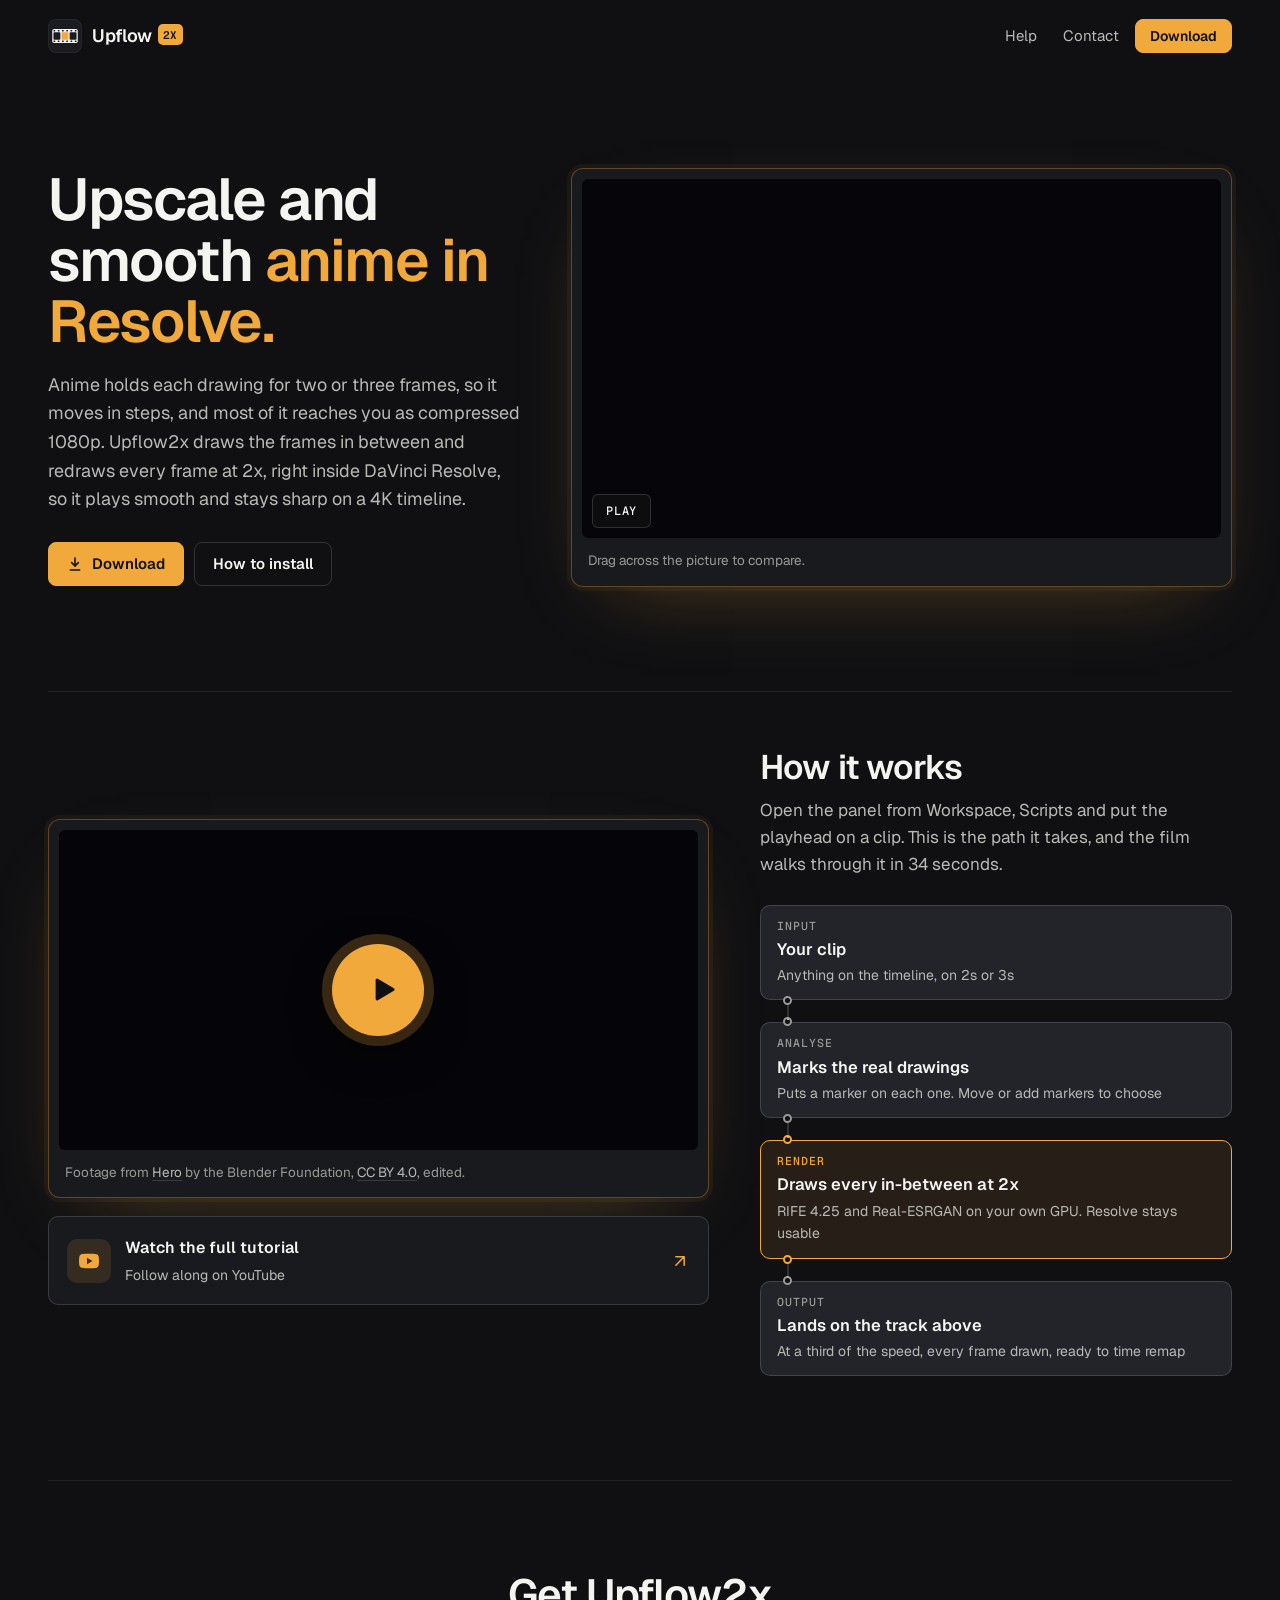
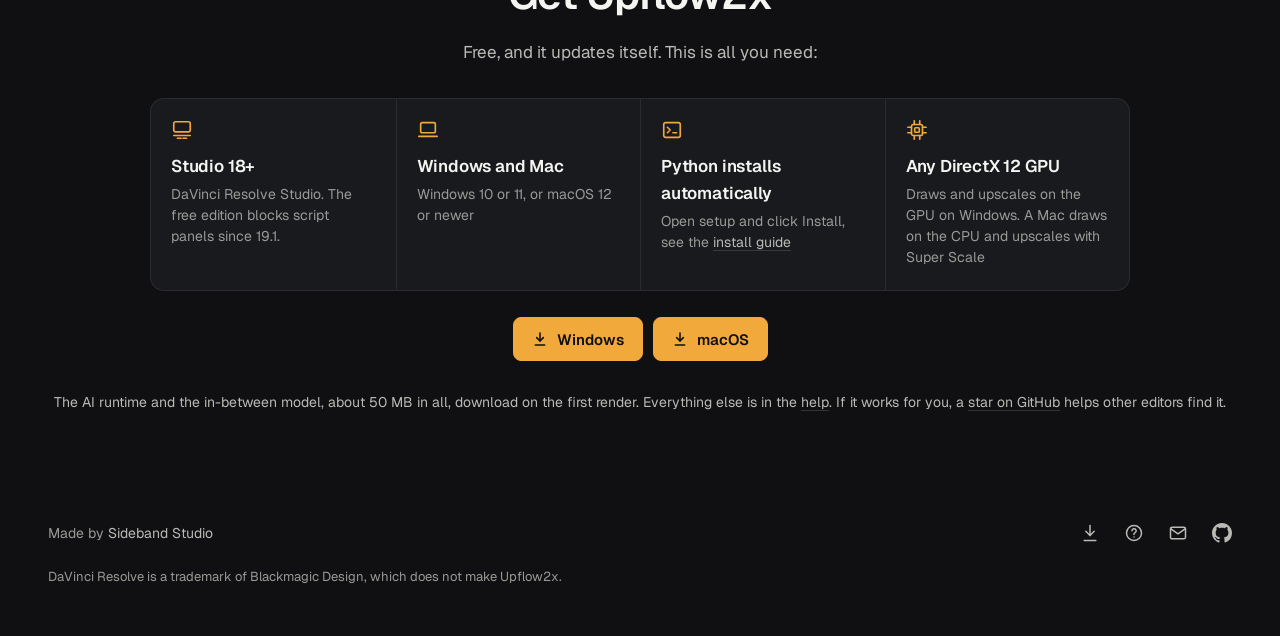
==== commit e369e227: "Add the share card and clarify downloads and setup for 0.5.2" ====
--- a/docs/index.html
+++ b/docs/index.html
@@ -8,13 +8,18 @@
     <link rel="canonical" href="https://upflow2x.com/">
     <meta name="theme-color" content="#101013">
     <meta property="og:type" content="website">
+    <meta property="og:site_name" content="Upflow2x">
     <meta property="og:url" content="https://upflow2x.com/">
     <meta property="og:title" content="Upflow2x: upscale and smooth anime">
     <meta property="og:description" content="A free DaVinci Resolve Studio plugin that draws the frames between the drawings and redraws every frame at 2x, so anime plays smooth and sharp.">
-    <meta property="og:image" content="https://upflow2x.com/assets/og.jpg">
-    <meta property="og:image:width" content="1200">
-    <meta property="og:image:height" content="630">
+    <meta property="og:image" content="https://upflow2x.com/assets/social-preview.png">
+    <meta property="og:image:type" content="image/png">
+    <meta property="og:image:width" content="1280">
+    <meta property="og:image:height" content="640">
+    <meta property="og:image:alt" content="Upflow2x. Upscale and smooth anime in Resolve. Above, a bouncing ball as drawn on 2s, each drawing held for two frames. Below, the same bounce from Upflow2x, with an amber in-between drawn in place of each held frame.">
     <meta name="twitter:card" content="summary_large_image">
+    <meta name="twitter:image" content="https://upflow2x.com/assets/social-preview.png">
+    <meta name="twitter:image:alt" content="Upflow2x. Upscale and smooth anime in Resolve. Above, a bouncing ball as drawn on 2s, each drawing held for two frames. Below, the same bounce from Upflow2x, with an amber in-between drawn in place of each held frame.">
     <link rel="icon" href="assets/icon.svg?v=20261027d" type="image/svg+xml">
     <link rel="icon" href="assets/favicon.png?v=20261027d" type="image/png" sizes="32x32">
     <link rel="apple-touch-icon" href="assets/apple-touch-icon.png?v=20261027d">
@@ -22,7 +27,7 @@
     <link rel="preconnect" href="https://fonts.gstatic.com" crossorigin>
     <link href="https://fonts.googleapis.com/css2?family=Geist:wght@400;500;600&family=Geist+Mono:wght@500&display=swap" rel="stylesheet">
     <script>document.documentElement.classList.add('js-motion');</script>
-    <link rel="stylesheet" href="css/site.css?v=20261111a">
+    <link rel="stylesheet" href="css/site.css?v=20261123a">
 </head>
 <body>
 <a class="skip" href="#main">Skip to content</a>
@@ -143,7 +148,7 @@
         <h2 id="get-title">Get Upflow2x</h2>
         <p>Free, and it updates itself. This is all you need:</p>
         <ul class="needs" aria-label="What you need">
-            <li><svg viewBox="0 0 24 24" fill="none" stroke="currentColor" stroke-width="1.8" stroke-linecap="round" stroke-linejoin="round" aria-hidden="true"><rect x="3" y="3" width="18" height="11" rx="2"/><path d="M3 18h18M7 21h4M13 21h4"/></svg><strong>Studio 18+</strong><span>DaVinci Resolve Studio. The free edition blocks script panels.</span></li>
+            <li><svg viewBox="0 0 24 24" fill="none" stroke="currentColor" stroke-width="1.8" stroke-linecap="round" stroke-linejoin="round" aria-hidden="true"><rect x="3" y="3" width="18" height="11" rx="2"/><path d="M3 18h18M7 21h4M13 21h4"/></svg><strong>Studio 18+</strong><span>DaVinci Resolve Studio. The free edition blocks script panels since 19.1.</span></li>
             <li><svg viewBox="0 0 24 24" fill="none" stroke="currentColor" stroke-width="1.8" stroke-linecap="round" stroke-linejoin="round" aria-hidden="true"><rect x="4" y="4" width="16" height="11" rx="1.5"/><path d="M2 19h20"/></svg><strong>Windows and Mac</strong><span>Windows 10 or 11, or macOS 12 or newer</span></li>
             <li><svg viewBox="0 0 24 24" fill="none" stroke="currentColor" stroke-width="1.8" stroke-linecap="round" stroke-linejoin="round" aria-hidden="true"><rect x="3" y="4" width="18" height="16" rx="2"/><path d="m7 9 3 3-3 3M13 15h4"/></svg><strong>Python installs automatically</strong><span>Open setup and click Install, see the <a href="help.html#windows">install guide</a></span></li>
             <li><svg viewBox="0 0 24 24" fill="none" stroke="currentColor" stroke-width="1.8" stroke-linecap="round" stroke-linejoin="round" aria-hidden="true"><rect x="6" y="6" width="12" height="12" rx="2"/><path d="M9 2v4M15 2v4M9 18v4M15 18v4M2 9h4M2 15h4M18 9h4M18 15h4"/><rect x="9.5" y="9.5" width="5" height="5" rx="1"/></svg><strong>Any DirectX 12 GPU</strong><span>Draws and upscales on the GPU on Windows. A Mac draws on the CPU and upscales with Super Scale</span></li>
@@ -176,6 +181,6 @@
     </div>
 </footer>
 
-<script src="js/site.js?v=20261028g"></script>
+<script src="js/site.js?v=20261123a"></script>
 </body>
 </html>
--- a/docs/css/site.css
+++ b/docs/css/site.css
@@ -2,6 +2,8 @@
    doing the talking. */
 
 :root {
+    /* Native scrollbars and controls come out dark to match. */
+    color-scheme: dark;
     --bg: #101013;
     --panel: #191a1e;
     --raise: #23242a;
@@ -510,6 +512,14 @@
 .older td:first-child { font-weight: 600; }
 .older .when { color: var(--mute); }
 .older a { color: var(--soft); }
+.older .retired th { color: var(--amber); border-top: 1px solid var(--line); }
+.older .retired td { color: #868684; }
+.older a { white-space: nowrap; }
+/* On a phone the dates give way, so the macOS column isn't scrolled out of view. */
+@media (max-width: 520px) {
+    .older th, .older td { padding-inline: 16px; }
+    .older th:nth-child(2), .older td:nth-child(2) { display: none; }
+}
 
 /* help */
 
@@ -651,6 +661,9 @@
 .faq details[open] summary::after { transform: rotate(45deg); }
 .faq .answer { padding: 0 0 18px; }
 
+.doc .changes { margin: 10px 0 12px; padding-left: 20px; }
+.doc .changes li + li { margin-top: 6px; }
+
 .callout {
     margin: 20px 0 0;
     padding: 16px 18px;
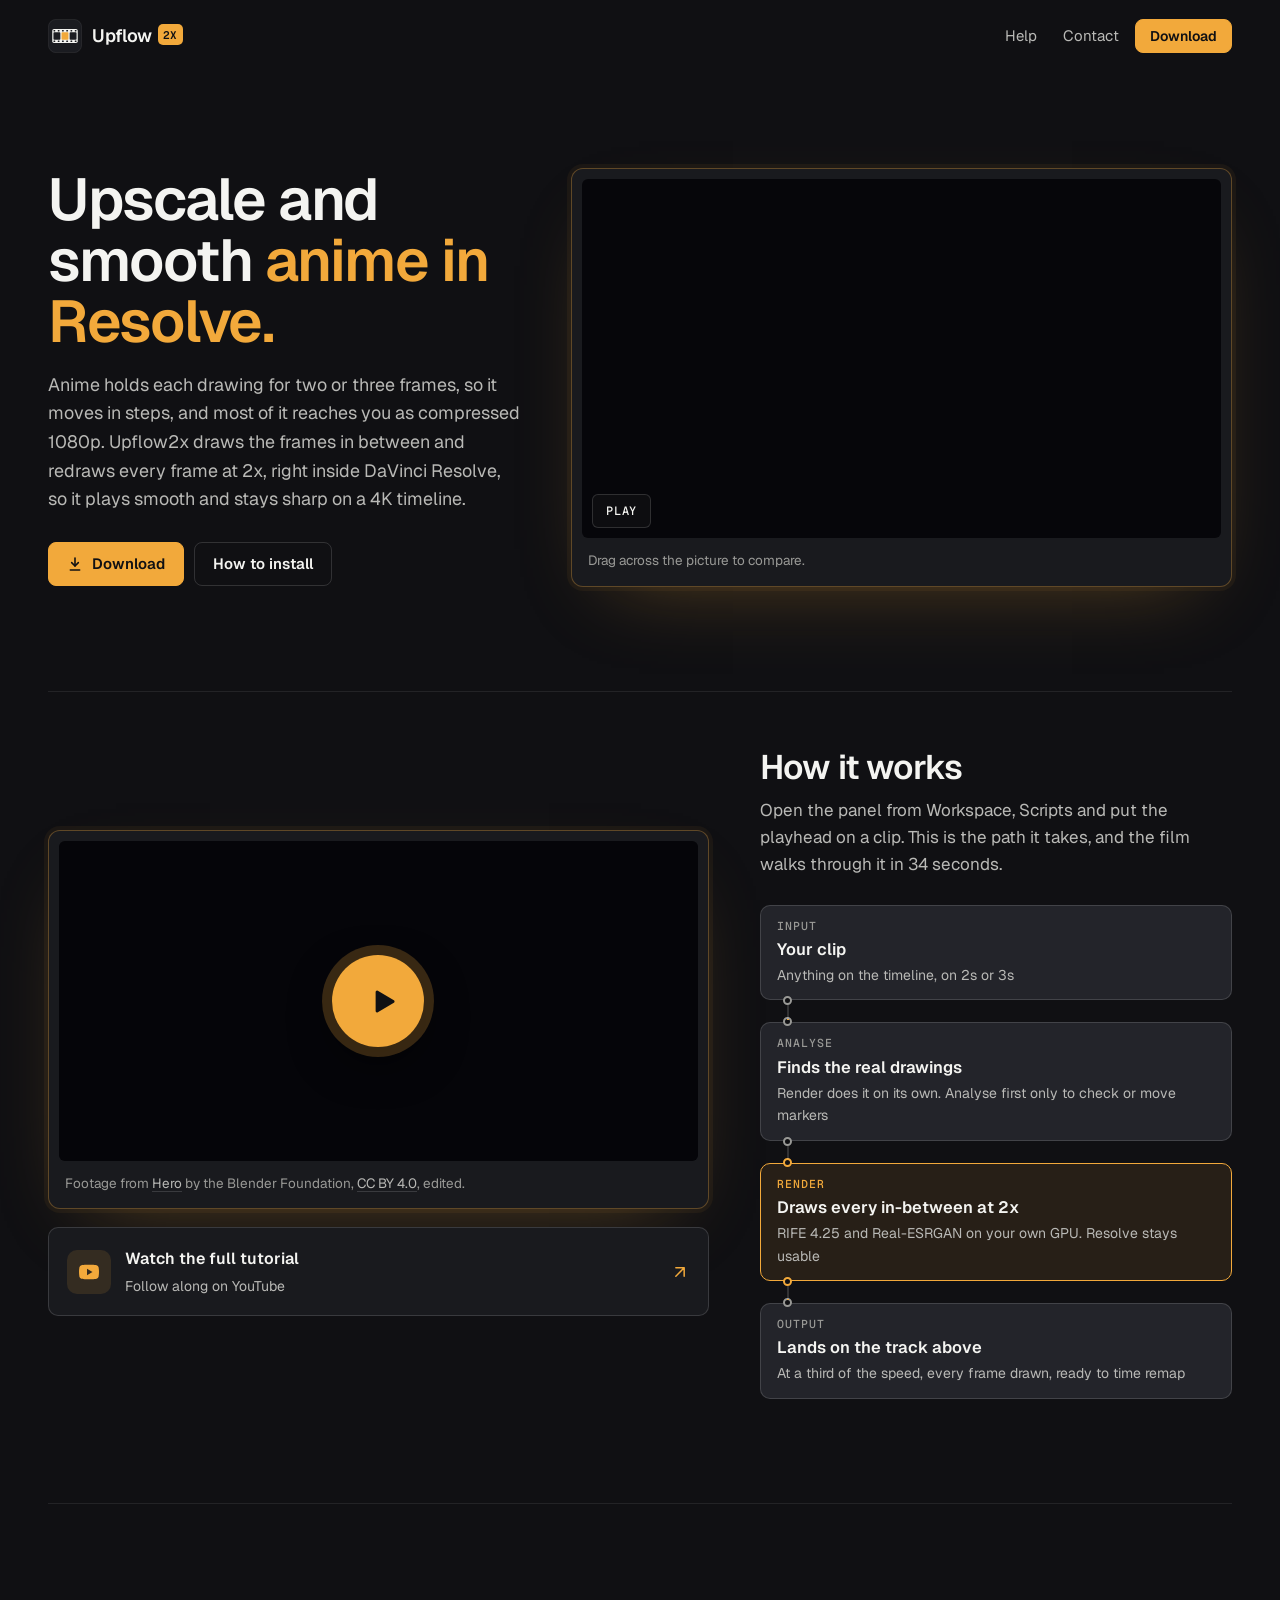
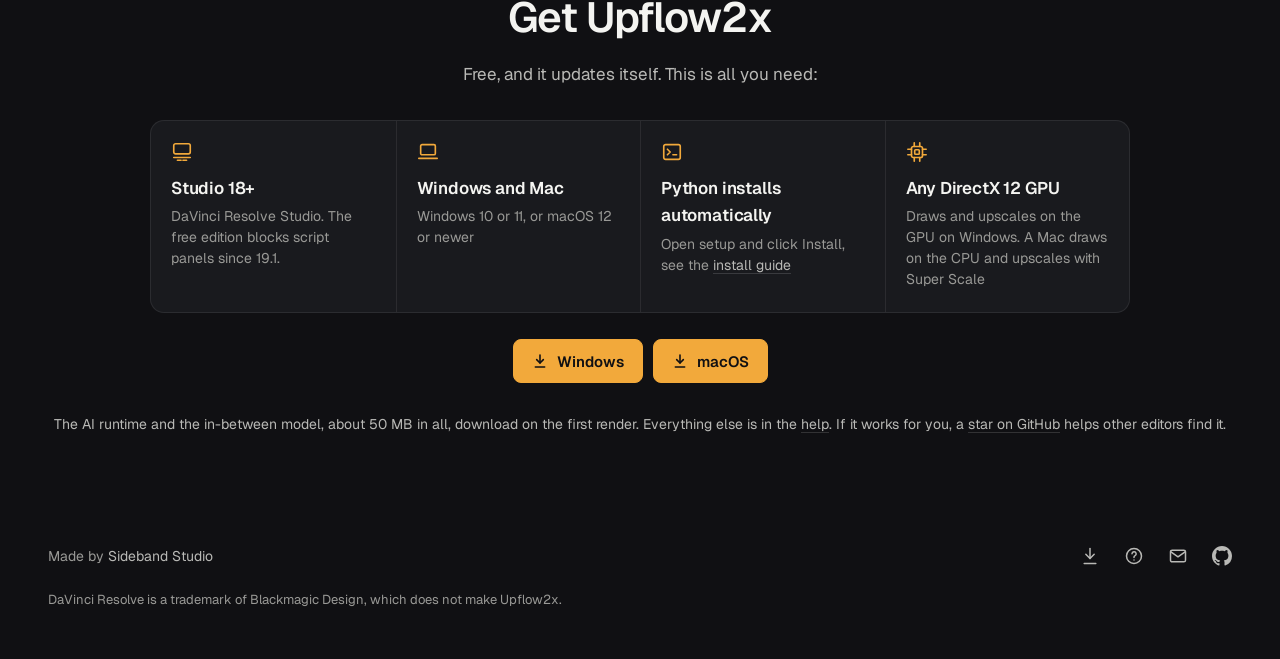
==== commit d3534a38: "Show the direct render path and where to find panel settings" ====
--- a/docs/index.html
+++ b/docs/index.html
@@ -127,8 +127,8 @@
                 </li>
                 <li class="node">
                     <span class="node-kind">Analyse</span>
-                    <strong>Marks the real drawings</strong>
-                    <span>Puts a marker on each one. Move or add markers to choose</span>
+                    <strong>Finds the real drawings</strong>
+                    <span>Render does it on its own. Analyse first only to check or move markers</span>
                 </li>
                 <li class="node node-on">
                     <span class="node-kind">Render</span>
--- a/docs/css/site.css
+++ b/docs/css/site.css
@@ -515,10 +515,10 @@
 .older .retired th { color: var(--amber); border-top: 1px solid var(--line); }
 .older .retired td { color: #868684; }
 .older a { white-space: nowrap; }
-/* On a phone the dates give way, so the macOS column isn't scrolled out of view. */
 @media (max-width: 520px) {
-    .older th, .older td { padding-inline: 16px; }
-    .older th:nth-child(2), .older td:nth-child(2) { display: none; }
+    .older th, .older td { padding: 12px clamp(4px, 1.5vw, 8px); }
+    .older th { letter-spacing: normal; }
+    .older a { white-space: normal; }
 }
 
 /* help */
